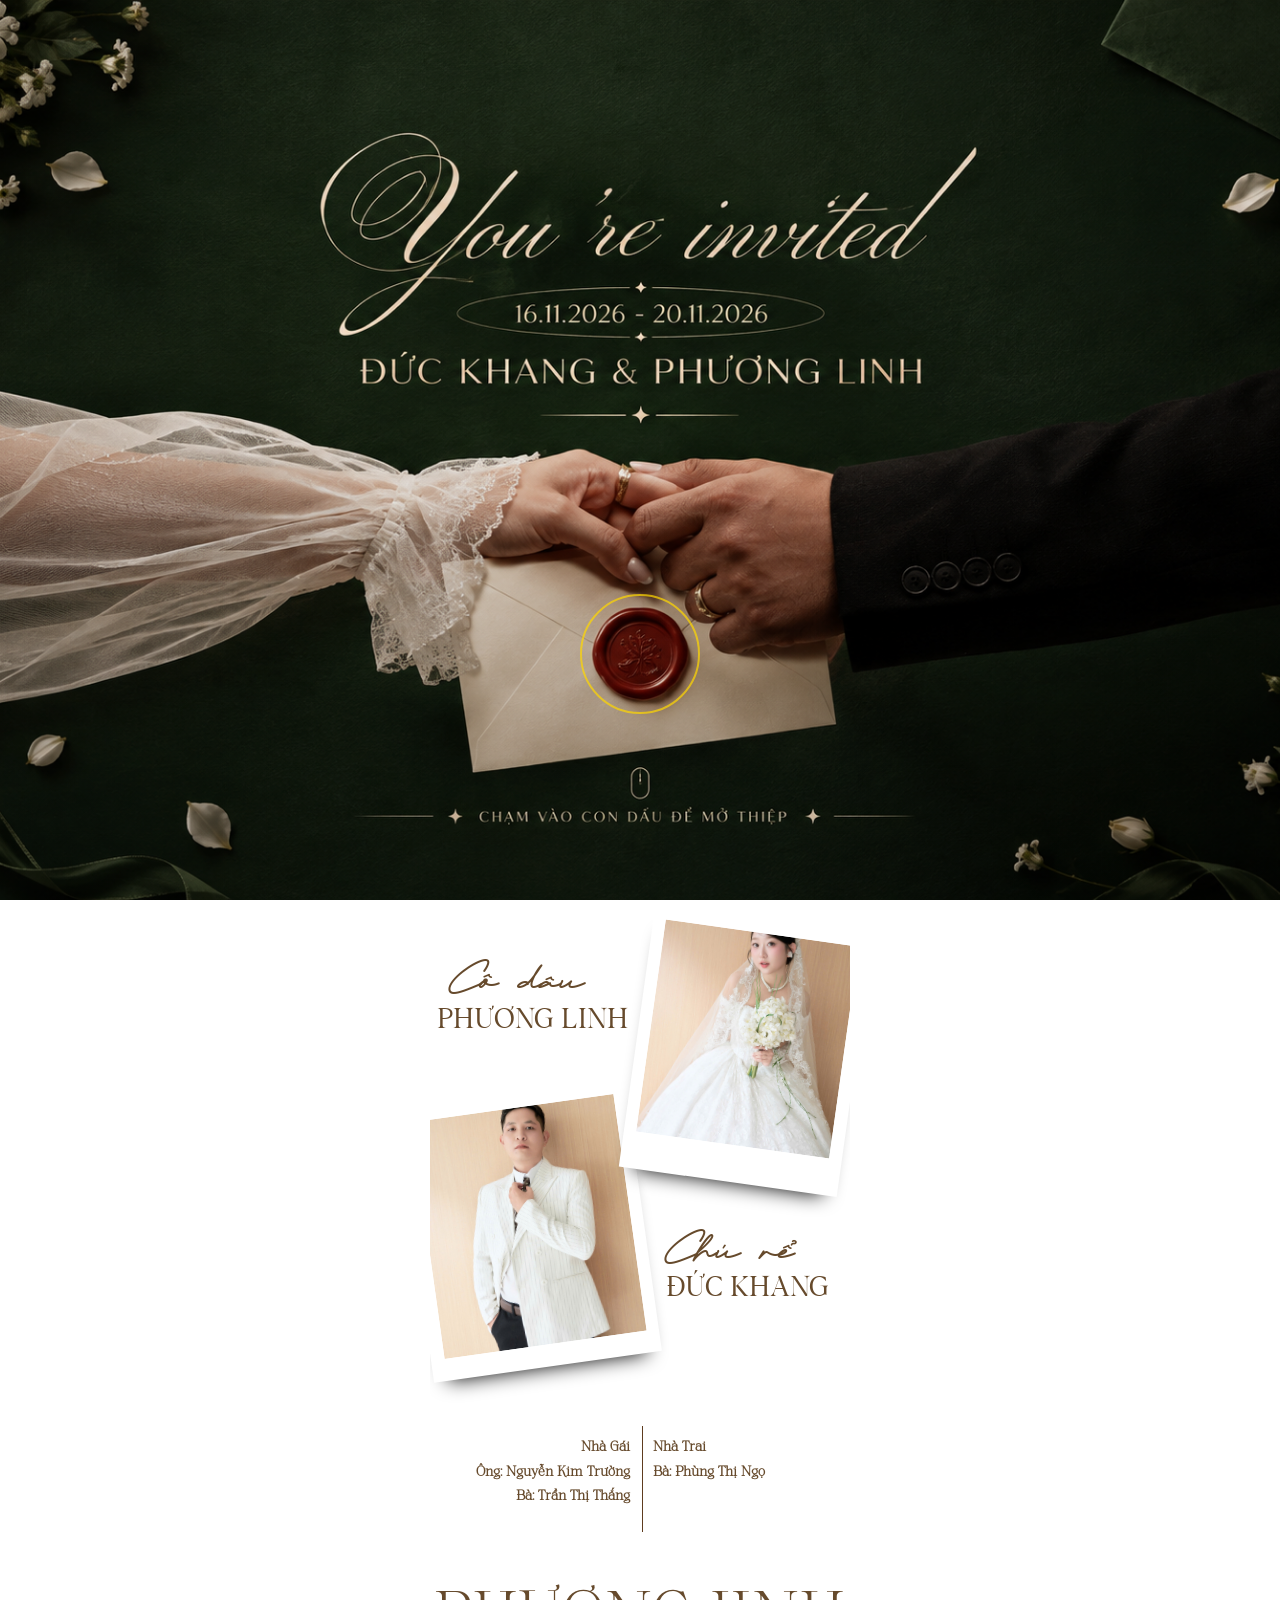
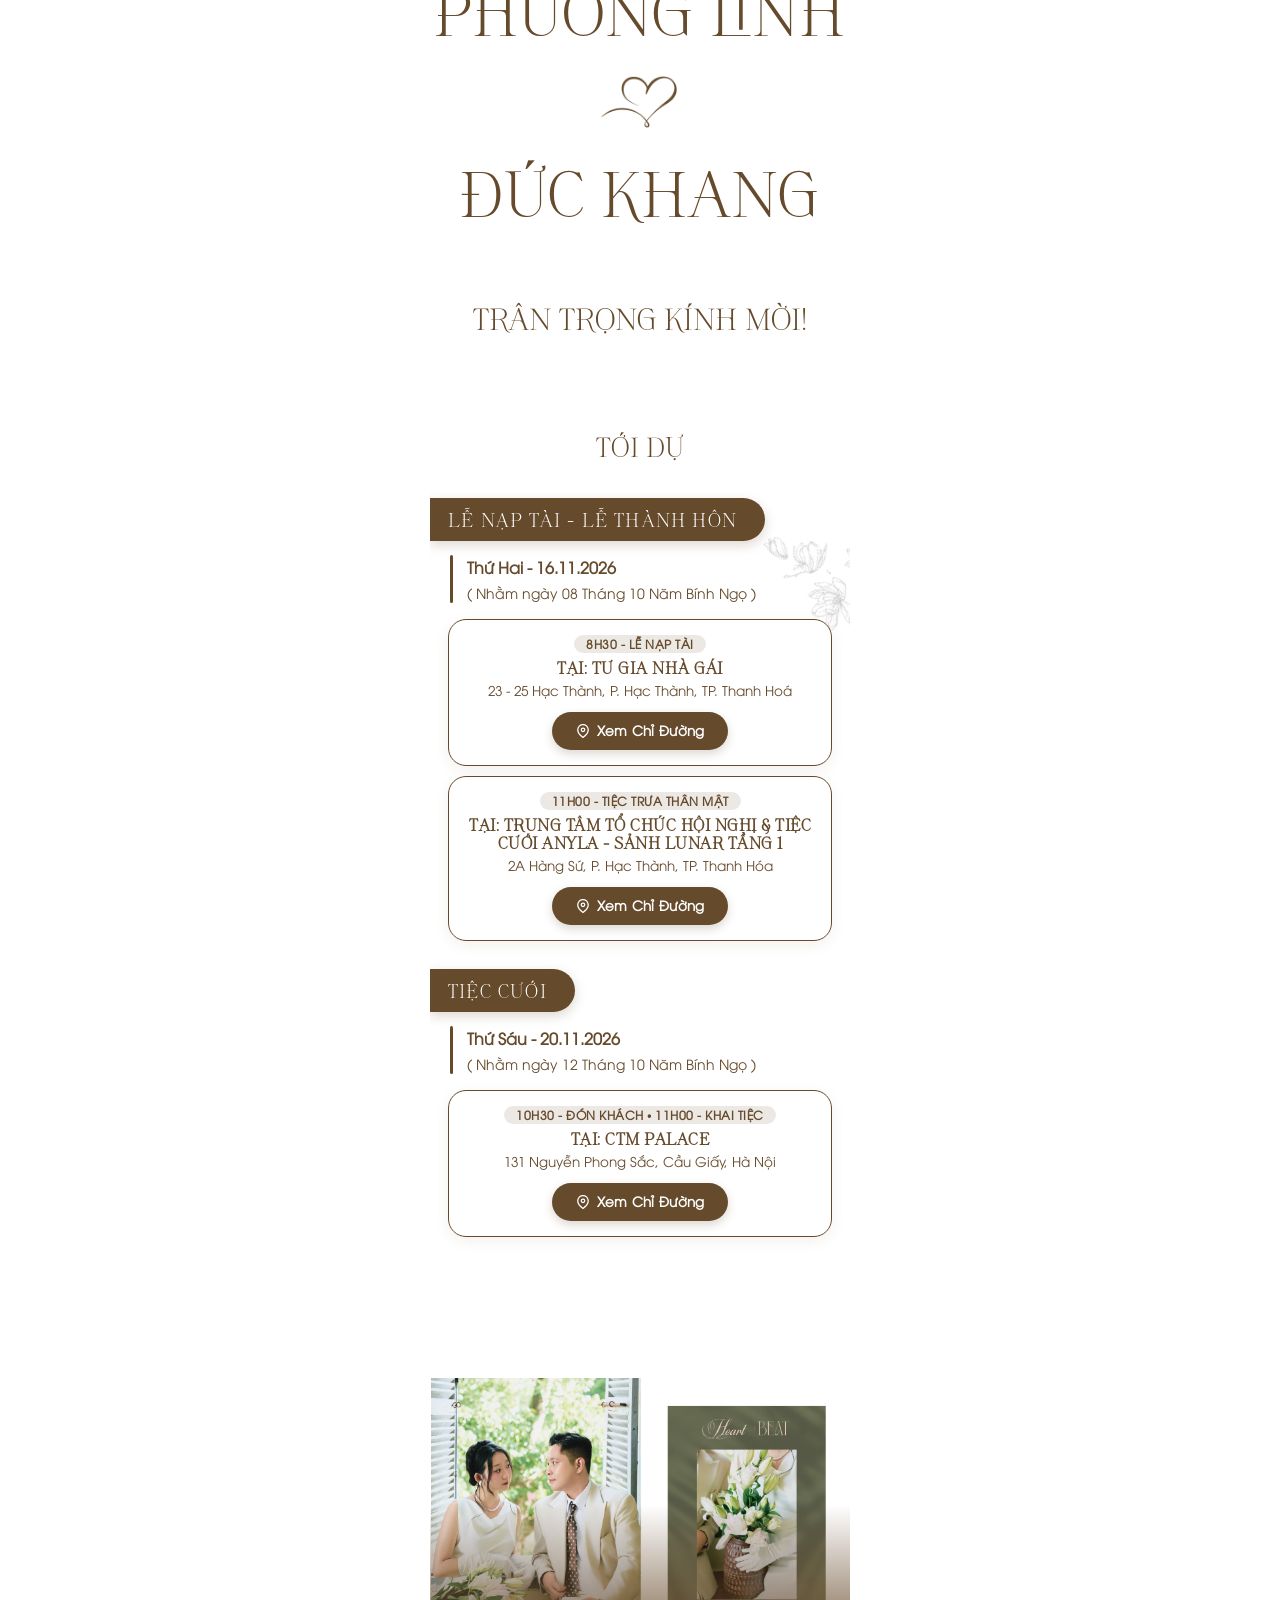
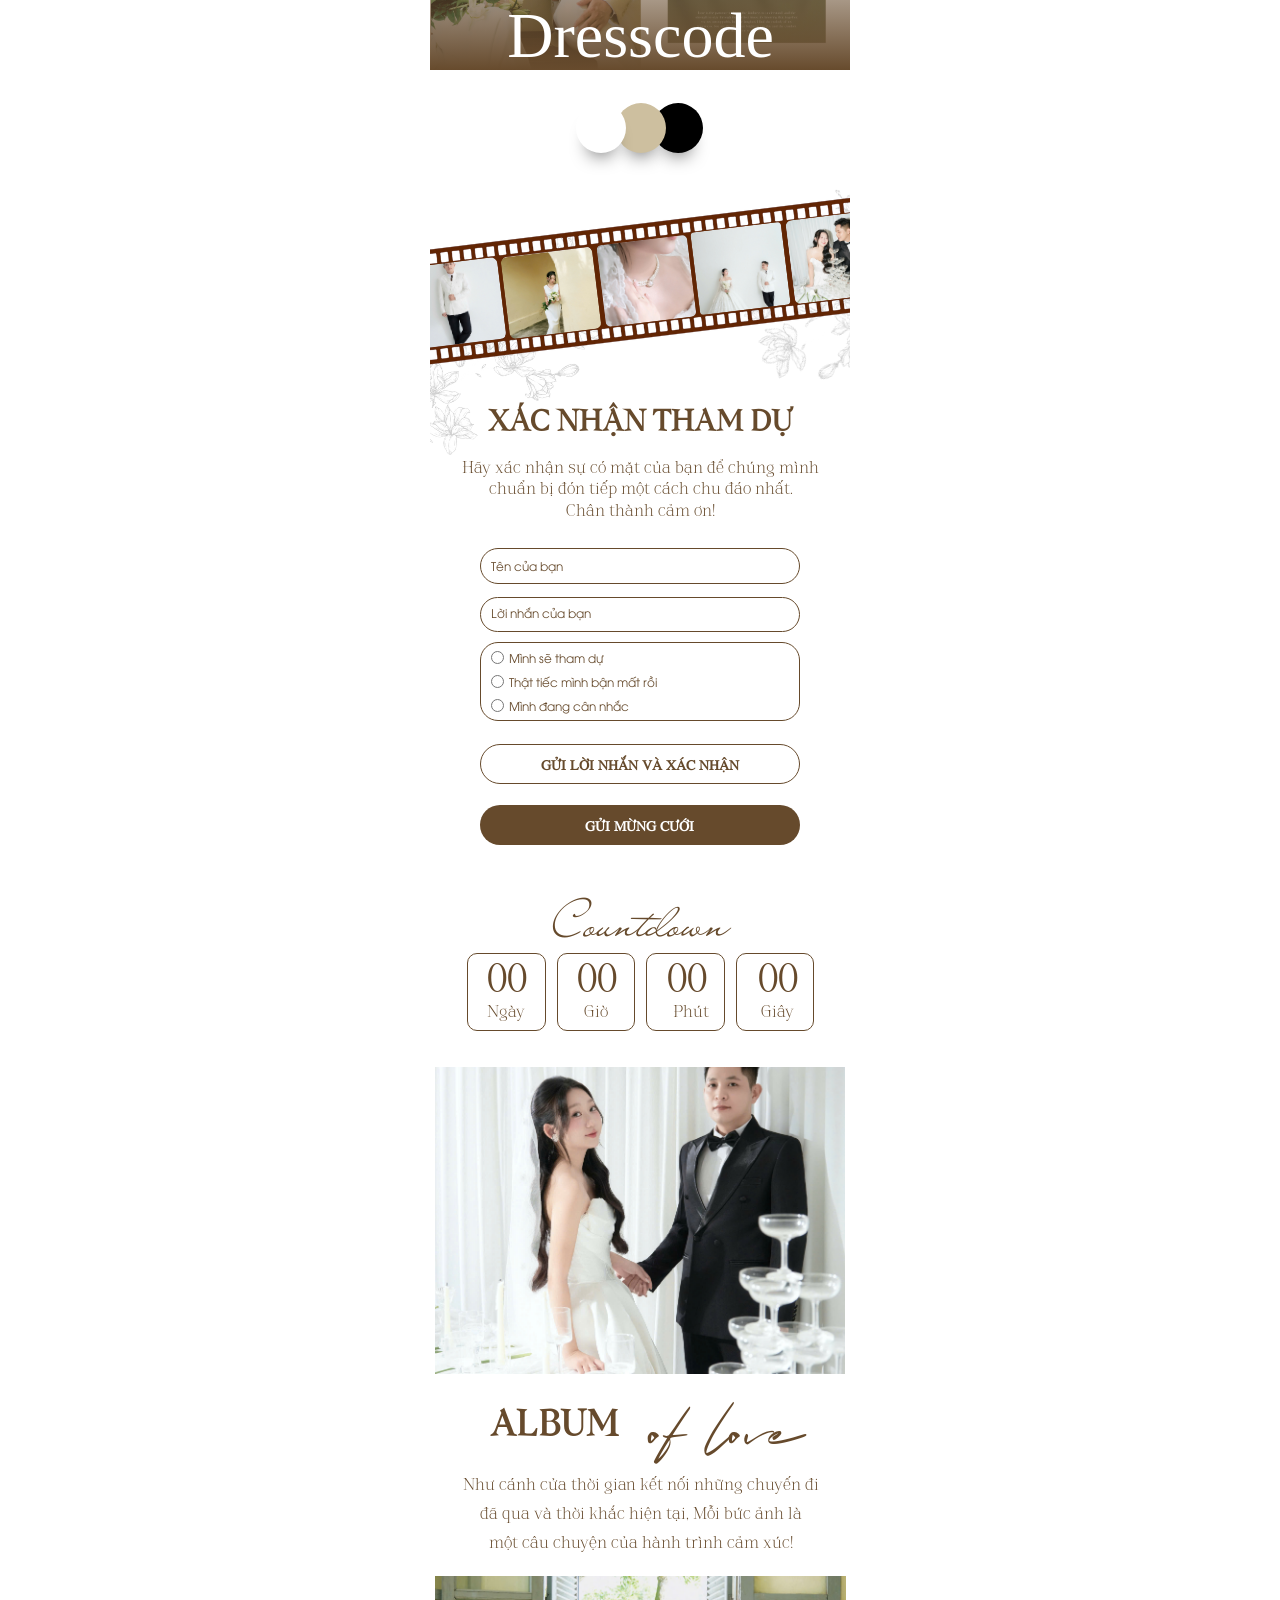
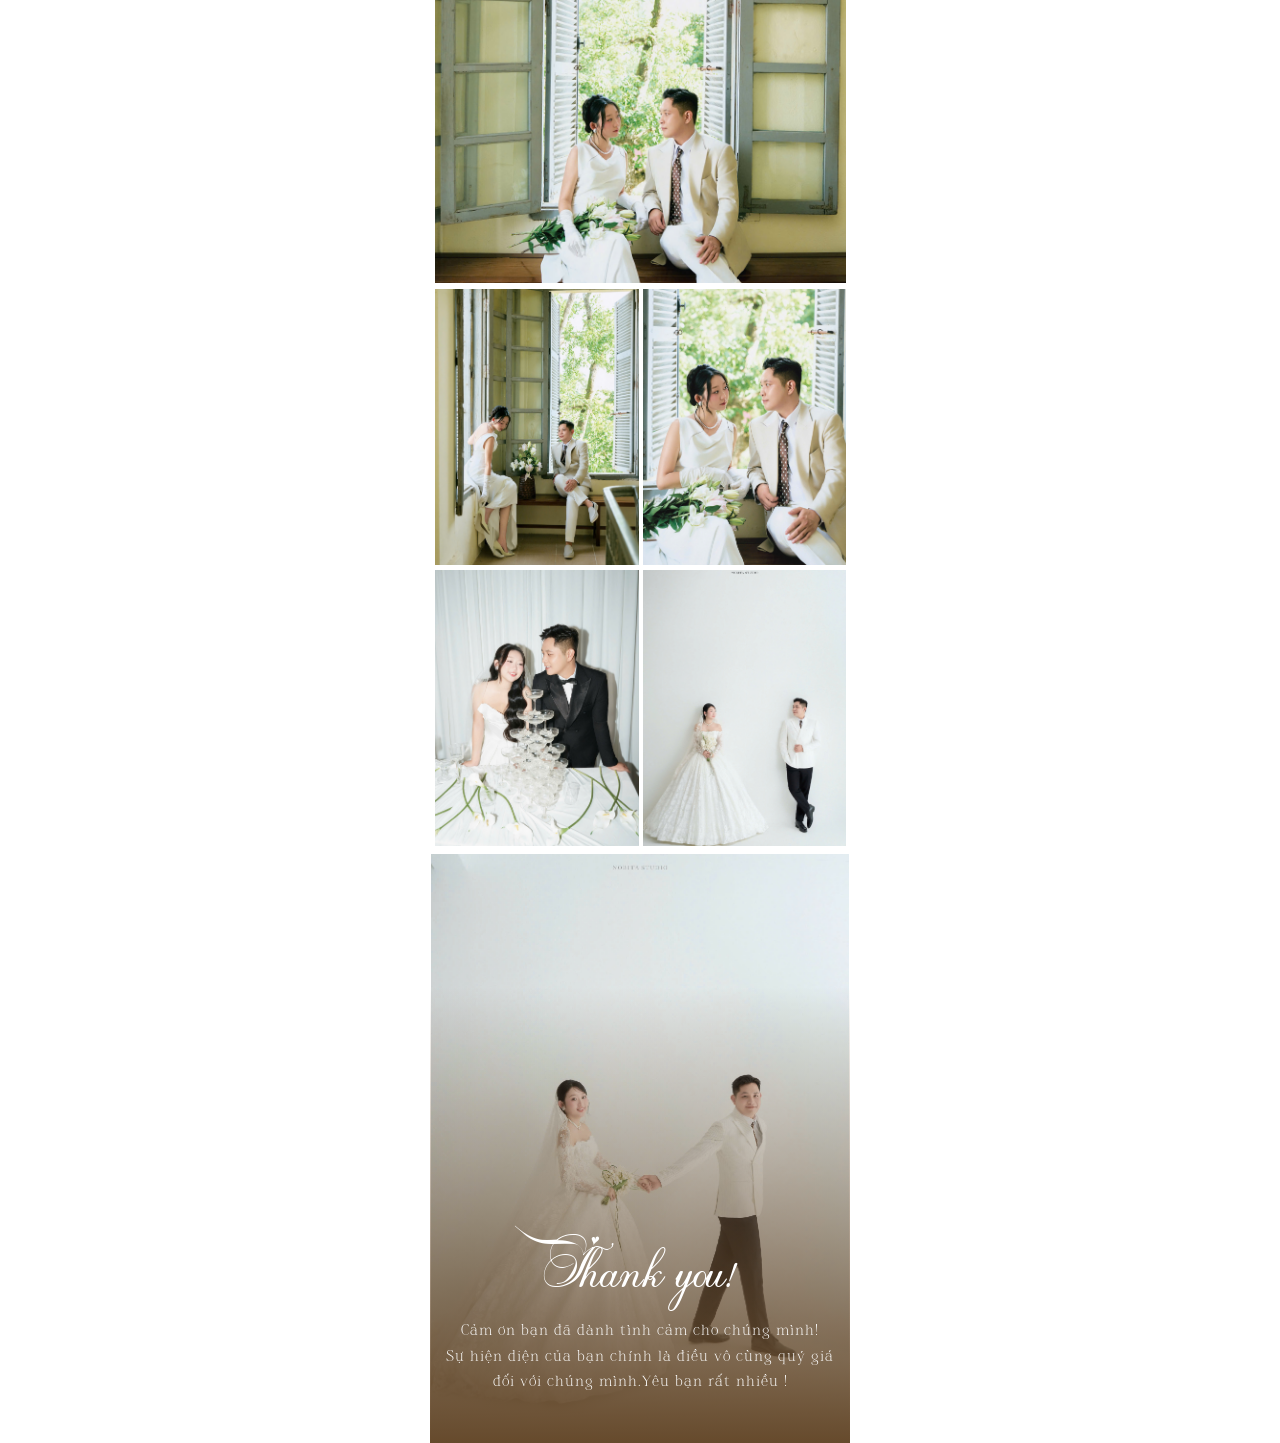
==== index.html @ 7f605284 "lock theme" ====
<!doctype html>
<html lang="vi">
  <head>
    <meta charset="UTF-8" />
    <title>Thiệp mời cưới Khang - Linh</title>
    <meta http-equiv="Cache-Control" content="no-cache" />
    <meta http-equiv="X-UA-Compatible" content="IE=edge" />
    <meta http-equiv="Expires" content="-1" />
    <meta name="keywords" content="" />
    <meta name="description" content="Wedding Invitation" />
    <meta name="viewport" content="width=device-width, initial-scale=1" />
    <script type="text/javascript">
      window.ladi_viewport = function (b) {
        var a = document;
        b = b ? b : "innerWidth";
        var c = window[b];
        var d = true;
        if (
          typeof window.ladi_is_desktop == "undefined" ||
          window.ladi_is_desktop == undefined
        ) {
          window.ladi_is_desktop = !d;
        }
        var e = 960;
        var f = 420;
        var g = "";
        if (!d) {
          g = "width=" + e + ",user-scalable=no,initial-scale=1.0";
        } else {
          var h = 1;
          var i = f;
          if (i != c) {
            h = c / i;
          }
          g =
            "width=" +
            i +
            ",user-scalable=no,initial-scale=" +
            h +
            ",minimum-scale=" +
            h +
            ",maximum-scale=" +
            h;
        }
        var j = a.getElementById("viewport");
        if (!j) {
          j = a.createElement("meta");
          j.id = "viewport";
          j.name = "viewport";
          a.head.appendChild(j);
        }
        j.setAttribute("content", g);
      };
      window.ladi_viewport();
      window.ladi_fbq_data = [];
      window.ladi_fbq = function () {
        window.ladi_fbq_data.push(arguments);
      };
      window.ladi_ttq_data = [];
      window.ladi_ttq = function () {
        window.ladi_ttq_data.push(arguments);
      };
    </script>
    <link rel="canonical" href="https://www.ziuwedding.site/lyhai" />
    <meta property="og:url" content="https://www.ziuwedding.site/lyhai" />
    <meta property="og:title" content="Thiệp mời cưới Khang - Linh" />
    <meta property="og:type" content="website" />
    <meta
      property="og:image"
      content="./assets/images/download-20260105120259-148bh.jpg"
    />
    <meta property="og:description" content="Wedding Invitation" />
    <meta name="format-detection" content="telephone=no" />
    <link rel="dns-prefetch" />
    <link rel="preconnect" href="https://fonts.googleapis.com/" crossorigin />
    <link rel="preconnect" href="https://fonts.gstatic.com/" crossorigin />
    <link rel="preconnect" href="https://w.ladicdn.com/" crossorigin />
    <link rel="preconnect" href="https://s.ladicdn.com/" crossorigin />
    <link rel="preconnect" href="https://api1.ldpform.com/" crossorigin />
    <link rel="preconnect" href="https://a.ladipage.com/" crossorigin />
    <link rel="preconnect" href="https://api.sales.ldpform.net/" crossorigin />
    <link
      rel="preload"
      href="./assets/css/google-fonts.css"
      as="style"
      onload="
        this.onload = null;
        this.rel = 'stylesheet';
      "
    />
    <link rel="preload" href="./assets/js/ladipagev3.min.js" as="script" />
    <style id="style_ladi" type="text/css">
      a,
      abbr,
      acronym,
      address,
      applet,
      article,
      aside,
      audio,
      b,
      big,
      blockquote,
      body,
      button,
      canvas,
      caption,
      center,
      cite,
      code,
      dd,
      del,
      details,
      dfn,
      div,
      dl,
      dt,
      em,
      embed,
      fieldset,
      figcaption,
      figure,
      footer,
      form,
      h1,
      h2,
      h3,
      h4,
      h5,
      h6,
      header,
      hgroup,
      html,
      i,
      iframe,
      img,
      input,
      ins,
      kbd,
      label,
      legend,
      li,
      mark,
      menu,
      nav,
      object,
      ol,
      output,
      p,
      pre,
      q,
      ruby,
      s,
      samp,
      section,
      select,
      small,
      span,
      strike,
      strong,
      sub,
      summary,
      sup,
      table,
      tbody,
      td,
      textarea,
      tfoot,
      th,
      thead,
      time,
      tr,
      tt,
      u,
      ul,
      var,
      video {
        margin: 0;
        padding: 0;
        border: 0;
        outline: 0;
        font-size: 100%;
        font: inherit;
        vertical-align: baseline;
        box-sizing: border-box;
        -webkit-font-smoothing: antialiased;
        -moz-osx-font-smoothing: grayscale;
      }
      article,
      aside,
      details,
      figcaption,
      figure,
      footer,
      header,
      hgroup,
      menu,
      nav,
      section {
        display: block;
      }
      body {
        line-height: 1;
      }
      a {
        text-decoration: none;
      }
      ol,
      ul {
        list-style: none;
      }
      blockquote,
      q {
        quotes: none;
      }
      blockquote:after,
      blockquote:before,
      q:after,
      q:before {
        content: "";
        content: none;
      }
      table {
        border-collapse: collapse;
        border-spacing: 0;
      }
      .ladi-loading {
        z-index: 900000000000;
        position: fixed;
        width: 100%;
        height: 100%;
        top: 0;
        left: 0;
        background-color: rgba(0, 0, 0, 0.1);
      }
      .ladi-loading .loading {
        width: 80px;
        height: 80px;
        top: 0;
        left: 0;
        bottom: 0;
        right: 0;
        margin: auto;
        overflow: hidden;
        position: absolute;
      }
      .ladi-loading .loading div {
        position: absolute;
        width: 6px;
        height: 6px;
        background: #fff;
        border-radius: 50%;
        animation: ladi-loading 1.2s linear infinite;
      }
      .ladi-loading .loading div:nth-child(1) {
        animation-delay: 0s;
        top: 37px;
        left: 66px;
      }
      .ladi-loading .loading div:nth-child(2) {
        animation-delay: -0.1s;
        top: 22px;
        left: 62px;
      }
      .ladi-loading .loading div:nth-child(3) {
        animation-delay: -0.2s;
        top: 11px;
        left: 52px;
      }
      .ladi-loading .loading div:nth-child(4) {
        animation-delay: -0.3s;
        top: 7px;
        left: 37px;
      }
      .ladi-loading .loading div:nth-child(5) {
        animation-delay: -0.4s;
        top: 11px;
        left: 22px;
      }
      .ladi-loading .loading div:nth-child(6) {
        animation-delay: -0.5s;
        top: 22px;
        left: 11px;
      }
      .ladi-loading .loading div:nth-child(7) {
        animation-delay: -0.6s;
        top: 37px;
        left: 7px;
      }
      .ladi-loading .loading div:nth-child(8) {
        animation-delay: -0.7s;
        top: 52px;
        left: 11px;
      }
      .ladi-loading .loading div:nth-child(9) {
        animation-delay: -0.8s;
        top: 62px;
        left: 22px;
      }
      .ladi-loading .loading div:nth-child(10) {
        animation-delay: -0.9s;
        top: 66px;
        left: 37px;
      }
      .ladi-loading .loading div:nth-child(11) {
        animation-delay: -1s;
        top: 62px;
        left: 52px;
      }
      .ladi-loading .loading div:nth-child(12) {
        animation-delay: -1.1s;
        top: 52px;
        left: 62px;
      }
      @keyframes ladi-loading {
        0%,
        100%,
        20%,
        80% {
          transform: scale(1);
        }
        50% {
          transform: scale(1.5);
        }
      }
      .ladipage-message {
        position: fixed;
        width: 100%;
        height: 100%;
        top: 0;
        left: 0;
        z-index: 10000000000;
        background: rgba(0, 0, 0, 0.3);
      }
      .ladipage-message .ladipage-message-box {
        width: 400px;
        max-width: calc(100% - 50px);
        height: 160px;
        border: 1px solid rgba(0, 0, 0, 0.3);
        background-color: #fff;
        position: fixed;
        top: calc(50% - 155px);
        left: 0;
        right: 0;
        margin: auto;
        border-radius: 10px;
      }
      .ladipage-message .ladipage-message-box span {
        display: block;
        background-color: rgba(6, 21, 40, 0.05);
        color: #000;
        padding: 12px 15px;
        font-weight: 600;
        font-size: 16px;
        line-height: 16px;
        border-top-left-radius: 10px;
        border-top-right-radius: 10px;
      }
      .ladipage-message .ladipage-message-box .ladipage-message-text {
        display: -webkit-box;
        font-size: 14px;
        padding: 0 20px;
        margin-top: 16px;
        line-height: 20px;
        -webkit-line-clamp: 3;
        -webkit-box-orient: vertical;
        overflow: hidden;
        text-overflow: ellipsis;
        word-break: break-word;
      }
      .ladipage-message .ladipage-message-box .ladipage-message-close {
        display: block;
        position: absolute;
        right: 15px;
        bottom: 10px;
        margin: 0 auto;
        padding: 10px 0;
        border: none;
        width: 80px;
        text-transform: uppercase;
        text-align: center;
        color: #000;
        background-color: #e6e6e6;
        border-radius: 5px;
        text-decoration: none;
        font-size: 14px;
        line-height: 14px;
        font-weight: 600;
        cursor: pointer;
        outline: 0;
      }
      .lightbox-screen {
        display: none;
        position: fixed;
        width: 100%;
        height: 100%;
        top: 0;
        left: 0;
        bottom: 0;
        right: 0;
        margin: auto;
        z-index: 9000000080;
        background: rgba(0, 0, 0, 0.5);
      }
      .lightbox-screen .lightbox-close {
        position: absolute;
        z-index: 9000000090;
        cursor: pointer;
      }
      .lightbox-screen .lightbox-hidden {
        display: none;
      }
      .lightbox-screen .lightbox-close {
        width: 16px;
        height: 16px;
        margin: 10px;
        background-repeat: no-repeat;
        background-position: center center;
        background-image: url("data:image/svg+xml;utf8, %3Csvg%20width%3D%2224%22%20height%3D%2224%22%20viewBox%3D%220%200%2024%2024%22%20xmlns%3D%22http%3A%2F%2Fwww.w3.org%2F2000%2Fsvg%22%20fill%3D%22%23fff%22%3E%3Cpath%20fill-rule%3D%22evenodd%22%20clip-rule%3D%22evenodd%22%20d%3D%22M23.4144%202.00015L2.00015%2023.4144L0.585938%2022.0002L22.0002%200.585938L23.4144%202.00015Z%22%3E%3C%2Fpath%3E%3Cpath%20fill-rule%3D%22evenodd%22%20clip-rule%3D%22evenodd%22%20d%3D%22M2.00015%200.585938L23.4144%2022.0002L22.0002%2023.4144L0.585938%202.00015L2.00015%200.585938Z%22%3E%3C%2Fpath%3E%3C%2Fsvg%3E");
      }
      * {
        -webkit-tap-highlight-color: #fff0;
      }
      body {
        font-size: 12px;
        -ms-text-size-adjust: none;
        -moz-text-size-adjust: none;
        -o-text-size-adjust: none;
        -webkit-text-size-adjust: none;
        background-color: #fff;
      }
      .overflow-hidden {
        overflow: hidden;
      }
      .ladi-transition {
        transition: all 150ms linear 0s;
      }
      .z-index-1 {
        z-index: 1;
      }
      .opacity-0 {
        opacity: 0;
      }
      .height-0 {
        height: 0 !important;
      }
      .pointer-events-none {
        pointer-events: none;
      }
      .transition-parent-collapse-height {
        transition: height 150ms linear 0s;
      }
      .transition-parent-collapse-top {
        transition: top 150ms linear 0s;
      }
      .transition-readmore {
        transition: height 350ms linear 0s;
      }
      .transition-collapse {
        transition: height 150ms linear 0s;
      }
      body.grab {
        cursor: grab;
      }
      .ladi-wraper {
        width: 100%;
        min-height: 100%;
        overflow: hidden;
        touch-action: manipulation;
      }
      .ladi-container {
        position: relative;
        margin: 0 auto;
        height: 100%;
      }
      .ladi-overlay {
        position: absolute;
        top: 0;
        left: 0;
        height: 100%;
        width: 100%;
        pointer-events: none;
      }
      .ladi-element {
        position: absolute;
      }
      @media (hover: hover) {
        .ladi-check-hover {
          opacity: 0;
        }
      }
      .ladi-section {
        margin: 0 auto;
        position: relative;
      }
      .ladi-section[data-tab-id] {
        display: none;
      }
      .ladi-section.selected[data-tab-id] {
        display: block;
      }
      .ladi-section .ladi-section-background {
        position: absolute;
        width: 100%;
        height: 100%;
        top: 0;
        left: 0;
        pointer-events: none;
        overflow: hidden;
      }
      .ladi-box {
        position: absolute;
        width: 100%;
        height: 100%;
        overflow: hidden;
      }
      #SECTION_POPUP .ladi-container {
        z-index: 90000070;
      }
      #SECTION_POPUP .ladi-container > .ladi-element {
        z-index: 90000070;
        position: fixed;
        display: none;
      }
      #SECTION_POPUP .ladi-container > .ladi-element[data-fixed-close="true"] {
        position: relative !important;
      }
      #SECTION_POPUP .ladi-container > .ladi-element.hide-visibility {
        display: block !important;
        visibility: hidden !important;
      }
      #SECTION_POPUP .popup-close {
        position: absolute;
        right: 0px;
        top: 0px;
        z-index: 9000000080;
        cursor: pointer;
        width: 16px;
        height: 16px;
        margin: 10px;
        background-repeat: no-repeat;
        background-position: center center;
        background-image: url("data:image/svg+xml;utf8, %3Csvg%20width%3D%2224%22%20height%3D%2224%22%20viewBox%3D%220%200%2024%2024%22%20xmlns%3D%22http%3A%2F%2Fwww.w3.org%2F2000%2Fsvg%22%20fill%3D%22%23000%22%3E%3Cpath%20fill-rule%3D%22evenodd%22%20clip-rule%3D%22evenodd%22%20d%3D%22M23.4144%202.00015L2.00015%2023.4144L0.585938%2022.0002L22.0002%200.585938L23.4144%202.00015Z%22%3E%3C%2Fpath%3E%3Cpath%20fill-rule%3D%22evenodd%22%20clip-rule%3D%22evenodd%22%20d%3D%22M2.00015%200.585938L23.4144%2022.0002L22.0002%2023.4144L0.585938%202.00015L2.00015%200.585938Z%22%3E%3C%2Fpath%3E%3C%2Fsvg%3E");
      }
      .ladi-popup {
        position: absolute;
        width: 100%;
        height: 100%;
      }
      .ladi-popup .ladi-popup-background {
        height: 100%;
        width: 100%;
        pointer-events: none;
      }
      .ladi-countdown {
        position: absolute;
        width: 100%;
        height: 100%;
        display: flex;
      }
      .ladi-countdown .ladi-countdown-background {
        position: absolute;
        width: 100%;
        height: 100%;
        top: 0;
        left: 0;
        background-size: inherit;
        background-attachment: inherit;
        background-origin: inherit;
        display: table;
        pointer-events: none;
      }
      .ladi-countdown .ladi-countdown-text {
        position: absolute;
        width: 100%;
        height: 100%;
        text-decoration: inherit;
        display: table;
        pointer-events: none;
      }
      .ladi-countdown .ladi-countdown-text span {
        display: table-cell;
        vertical-align: middle;
        font-variant-numeric: tabular-nums;
        font-feature-settings: "tnum";
      }
      .ladi-countdown > .ladi-element {
        text-decoration: inherit;
        background-size: inherit;
        background-attachment: inherit;
        background-origin: inherit;
        position: relative;
        display: inline-block;
      }
      .ladi-countdown > .ladi-element:last-child {
        margin-right: 0px !important;
      }
      .ladi-button {
        position: absolute;
        width: 100%;
        height: 100%;
        overflow: hidden;
      }
      .ladi-button:active {
        transform: translateY(2px);
        transition: transform 0.2s linear;
      }
      .ladi-button .ladi-button-background {
        height: 100%;
        width: 100%;
        pointer-events: none;
        transition: inherit;
      }
      .ladi-button > .ladi-button-headline,
      .ladi-button > .ladi-button-shape {
        width: 100% !important;
        height: 100% !important;
        top: 0 !important;
        left: 0 !important;
        display: table;
        user-select: none;
        -webkit-user-select: none;
        -moz-user-select: none;
        -ms-user-select: none;
      }
      .ladi-button > .ladi-button-shape .ladi-shape {
        margin: auto;
        top: 0;
        bottom: 0;
      }
      .ladi-button > .ladi-button-headline .ladi-headline {
        display: table-cell;
        vertical-align: middle;
      }
      .ladi-checkout-product-cart-icon .ladi-cart-number {
        position: absolute;
        top: -2px;
        right: -7px;
        background: #f36e36;
        text-align: center;
        min-width: 18px;
        min-height: 18px;
        font-size: 12px;
        font-weight: 700;
        color: #fff;
        border-radius: 100%;
        z-index: 90000000;
        padding: 3px 4px;
      }
      .ladi-checkout-product-add-to-cart .ladi-button .loading-dots {
        width: 100%;
        height: 100%;
        top: 0;
        left: 0;
        position: absolute;
        display: flex;
        align-items: center;
        justify-content: center;
      }
      .ladi-checkout-product-add-to-cart .ladi-button .loading-dots p {
        display: inline-block;
        font-size: 32px;
        line-height: 1;
        animation: 0.6s infinite loading;
      }
      .ladi-checkout-product-add-to-cart
        .ladi-button
        .loading-dots
        p:first-child {
        animation-delay: 0s;
      }
      .ladi-checkout-product-add-to-cart
        .ladi-button
        .loading-dots
        p:nth-child(2) {
        animation-delay: 0.2s;
      }
      .ladi-checkout-product-add-to-cart
        .ladi-button
        .loading-dots
        p:nth-child(3) {
        animation-delay: 0.4s;
      }
      @keyframes loading {
        0%,
        100% {
          opacity: 0;
        }
        50% {
          opacity: 1;
        }
      }
      .ladi-form .ladi-form-checkout-bump-offer-check.multiple.checked:before,
      .ladi-form .ladi-form-checkout-payment-check.multiple.checked:before {
        --url: url("data:image/svg+xml,%0A%3Csvg%20width%3D%2224%22%20height%3D%2224%22%20viewBox%3D%220%200%2024%2024%22%20fill%3D%22none%22%20xmlns%3D%22http%3A%2F%2Fwww.w3.org%2F2000%2Fsvg%22%3E%0A%3Cpath%20d%3D%22M18.71%207.20998C18.617%207.11625%2018.5064%207.04186%2018.3846%206.99109C18.2627%206.94032%2018.132%206.91418%2018%206.91418C17.868%206.91418%2017.7373%206.94032%2017.6154%206.99109C17.4936%207.04186%2017.383%207.11625%2017.29%207.20998L9.84%2014.67L6.71%2011.53C6.61348%2011.4367%206.49954%2011.3634%206.37468%2011.3142C6.24983%2011.265%206.1165%2011.2409%205.98232%2011.2432C5.84814%2011.2455%205.71573%2011.2743%205.59265%2011.3278C5.46957%2011.3812%205.35824%2011.4585%205.265%2011.555C5.17176%2011.6515%205.09845%2011.7654%205.04924%2011.8903C5.00004%2012.0152%204.97591%2012.1485%204.97823%2012.2827C4.98055%2012.4168%205.00928%2012.5492%205.06277%2012.6723C5.11627%2012.7954%205.19348%2012.9067%205.29%2013L9.13%2016.84C9.22296%2016.9337%209.33356%2017.0081%209.45542%2017.0589C9.57728%2017.1096%209.70799%2017.1358%209.84%2017.1358C9.97201%2017.1358%2010.1027%2017.1096%2010.2246%2017.0589C10.3464%2017.0081%2010.457%2016.9337%2010.55%2016.84L18.71%208.67998C18.8115%208.58634%2018.8925%208.47269%2018.9479%208.34619C19.0033%208.21969%2019.0319%208.08308%2019.0319%207.94498C19.0319%207.80688%2019.0033%207.67028%2018.9479%207.54378C18.8925%207.41728%2018.8115%207.30363%2018.71%207.20998Z%22%20fill%3D%22%231852FA%22%2F%3E%0A%3C%2Fsvg%3E%0A");
        pointer-events: none;
        top: -1px;
        left: -1px;
        transform: none;
      }
      .ladi-form,
      .ladi-form .ladi-form-item-container {
        position: absolute;
        width: 100%;
        height: 100%;
      }
      .ladi-form > .ladi-element,
      .ladi-form > .ladi-element .ladi-form-item-container,
      .ladi-form
        > .ladi-element
        .ladi-form-item-container
        .ladi-form-item
        .ladi-form-checkbox-item
        span[data-checked="true"],
      .ladi-form
        > .ladi-element
        .ladi-form-item-container
        .ladi-form-item
        .ladi-form-control:not(.ladi-form-control-select) {
        text-transform: inherit;
        text-decoration: inherit;
        text-align: inherit;
        letter-spacing: inherit;
        color: inherit;
        background-size: inherit;
        background-attachment: inherit;
        background-origin: inherit;
      }
      .ladi-form .ladi-button > .ladi-button-headline {
        color: initial;
        font-size: initial;
        font-weight: initial;
        text-transform: initial;
        text-decoration: initial;
        font-style: initial;
        text-align: initial;
        letter-spacing: initial;
        line-height: initial;
      }
      .ladi-form [data-form-checkout-item="bump_offer"] .ladi-form-item,
      .ladi-form > [data-quantity="true"] .ladi-form-item-container {
        overflow: hidden;
      }
      .ladi-form > .ladi-element .ladi-form-item-container .ladi-form-item {
        text-transform: inherit;
        text-decoration: inherit;
        text-align: inherit;
        letter-spacing: inherit;
        color: inherit;
      }
      .ladi-form
        > .ladi-element
        .ladi-form-item-container
        .ladi-form-item-background {
        background-size: inherit;
        background-attachment: inherit;
        background-origin: inherit;
      }
      .ladi-form
        > .ladi-element
        .ladi-form-item-container
        .ladi-form-item
        .ladi-form-control-select {
        -webkit-appearance: none;
        -moz-appearance: none;
        appearance: none;
        background-size: 9px 6px !important;
        background-position: right 0.5rem center;
        background-repeat: no-repeat;
        padding-right: 24px;
        text-transform: inherit;
        text-align: inherit;
        letter-spacing: inherit;
        color: inherit;
        background-size: inherit;
        background-attachment: inherit;
        background-origin: inherit;
      }
      .ladi-form
        > .ladi-element
        .ladi-form-item-container
        .ladi-form-item
        .ladi-form-checkbox-item,
      .ladi-form
        > .ladi-element
        .ladi-form-item-container
        .ladi-form-item
        .ladi-form-checkbox-item
        span[data-checked="false"] {
        text-transform: inherit;
        text-align: inherit;
        letter-spacing: inherit;
        background-size: inherit;
        background-attachment: inherit;
        background-origin: inherit;
        color: inherit;
      }
      .ladi-form
        > .ladi-element
        .ladi-form-item-container
        .ladi-form-item
        .ladi-form-control-select-2 {
        width: calc(100% / 2 - 5px);
        max-width: calc(100% / 2 - 5px);
        min-width: calc(100% / 2 - 5px);
      }
      .ladi-form
        > .ladi-element
        .ladi-form-item-container
        .ladi-form-item
        .ladi-form-control-select-2:nth-child(3),
      .ladi-form
        > .ladi-element
        .ladi-form-item-container
        .ladi-form-item
        .ladi-form-control-select-3:nth-child(3),
      .ladi-form
        > .ladi-element
        .ladi-form-item-container
        .ladi-form-item
        .ladi-form-control-select-3:nth-child(4) {
        margin-left: 7.5px;
      }
      .ladi-form
        > .ladi-element
        .ladi-form-item-container
        .ladi-form-item
        .ladi-form-control-select-3 {
        width: calc(100% / 3 - 5px);
        max-width: calc(100% / 3 - 5px);
        min-width: calc(100% / 3 - 5px);
      }
      .ladi-form
        > .ladi-element
        .ladi-form-item-container
        .ladi-form-item
        .ladi-form-control-select
        option {
        color: initial;
      }
      .ladi-form
        > .ladi-element
        .ladi-form-item-container
        .ladi-form-item
        .ladi-form-control-select:not([data-selected=""]) {
        text-decoration: inherit;
      }
      .ladi-form
        > .ladi-element
        .ladi-form-item-container
        .ladi-form-item
        .ladi-form-checkbox-item {
        text-decoration: inherit;
        vertical-align: middle;
      }
      .ladi-form
        > .ladi-element
        .ladi-form-item-container
        .ladi-form-item
        .ladi-form-checkbox-box-item {
        display: inline-block;
        width: fit-content;
      }
      .ladi-form
        > .ladi-element
        .ladi-form-item-container
        .ladi-form-item
        .ladi-form-checkbox-item
        span {
        user-select: none;
        -webkit-user-select: none;
        -moz-user-select: none;
        -ms-user-select: none;
      }
      .ladi-form .ladi-form-item-title-value {
        font-weight: 700;
        word-break: break-word;
      }
      .ladi-form .ladi-form-label-container {
        position: relative;
        width: 100%;
      }
      .ladi-form .ladi-form-control-file {
        background-repeat: no-repeat;
        background-position: calc(100% - 5px) center;
      }
      .ladi-form .ladi-form-label-container .ladi-form-label-item {
        display: inline-block;
        cursor: pointer;
        position: relative;
        border-radius: 0 !important;
        user-select: none;
        -webkit-user-select: none;
        -moz-user-select: none;
        -ms-user-select: none;
      }
      .ladi-form .ladi-form-label-container .ladi-form-label-item.image {
        background-size: cover;
        background-repeat: no-repeat;
        background-position: center;
      }
      .ladi-form .ladi-form-label-container .ladi-form-label-item.no-value {
        display: none !important;
      }
      .ladi-form
        .ladi-form-label-container
        .ladi-form-label-item.text.disabled {
        opacity: 0.35;
      }
      .ladi-form
        .ladi-form-label-container
        .ladi-form-label-item.image.disabled {
        opacity: 0.2;
      }
      .ladi-form
        .ladi-form-label-container
        .ladi-form-label-item.color.disabled {
        opacity: 0.15;
      }
      .ladi-form
        .ladi-form-label-container
        .ladi-form-label-item.selected:before {
        content: "";
        width: 0;
        height: 0;
        bottom: -1px;
        right: -1px;
        position: absolute;
        border-width: 0 0 15px 15px;
        border-color: transparent;
        border-style: solid;
      }
      .ladi-form
        .ladi-form-label-container
        .ladi-form-label-item.selected:after {
        content: "";
        background-image: url("data:image/svg+xml;utf8,%3Csvg xmlns='http://www.w3.org/2000/svg' enable-background='new 0 0 12 12' viewBox='0 0 12 12' x='0' fill='%23fff' y='0'%3E%3Cg%3E%3Cpath d='m5.2 10.9c-.2 0-.5-.1-.7-.2l-4.2-3.7c-.4-.4-.5-1-.1-1.4s1-.5 1.4-.1l3.4 3 5.1-7c .3-.4 1-.5 1.4-.2s.5 1 .2 1.4l-5.7 7.9c-.2.2-.4.4-.7.4 0-.1 0-.1-.1-.1z'%3E%3C/path%3E%3C/g%3E%3C/svg%3E");
        background-repeat: no-repeat;
        background-position: bottom right;
        width: 7px;
        height: 7px;
        bottom: 0;
        right: 0;
        position: absolute;
      }
      .ladi-form .ladi-form-item {
        width: 100%;
        height: 100%;
        position: absolute;
      }
      .ladi-form .ladi-form-item-background {
        position: absolute;
        width: 100%;
        height: 100%;
        top: 0;
        left: 0;
        pointer-events: none;
      }
      .ladi-form .ladi-form-item.ladi-form-checkbox {
        height: auto;
        padding: 0 5px;
      }
      .ladi-form .ladi-form-item .ladi-form-control {
        background-color: transparent;
        min-width: 100%;
        min-height: 100%;
        max-width: 100%;
        max-height: 100%;
        width: 100%;
        height: 100%;
        padding: 0 5px;
        color: inherit;
        font-size: inherit;
        border: none;
      }
      .ladi-form
        .ladi-form-item.ladi-form-checkbox.ladi-form-checkbox-vertical
        .ladi-form-checkbox-item {
        margin-top: 0 !important;
        margin-left: 0 !important;
        margin-right: 0 !important;
        display: flex;
        align-items: center;
        border: none;
      }
      .ladi-form
        .ladi-form-item.ladi-form-checkbox.ladi-form-checkbox-horizontal
        .ladi-form-checkbox-item {
        margin-top: 0 !important;
        margin-left: 0 !important;
        margin-right: 10px !important;
        display: inline-flex;
        align-items: center;
        border: none;
        position: relative;
      }
      .ladi-form
        .ladi-form-item.ladi-form-checkbox
        .ladi-form-checkbox-item
        input {
        margin-right: 5px;
        display: block;
      }
      .ladi-form
        .ladi-form-item.ladi-form-checkbox
        .ladi-form-checkbox-item
        span {
        cursor: default;
        word-break: break-word;
      }
      .ladi-form .ladi-form-item textarea.ladi-form-control {
        resize: none;
        padding: 5px;
      }
      .ladi-form .ladi-button {
        cursor: pointer;
      }
      .ladi-form .ladi-button .ladi-headline {
        cursor: pointer;
        user-select: none;
      }
      .ladi-form .ladi-element .ladi-form-otp::-webkit-inner-spin-button,
      .ladi-form .ladi-element .ladi-form-otp::-webkit-outer-spin-button {
        -webkit-appearance: none;
        margin: 0;
      }
      .ladi-form .ladi-element .ladi-form-item .button-get-code {
        display: none;
        position: absolute;
        right: 0;
        top: 0;
        bottom: 0;
        margin: auto 0;
        line-height: initial;
        padding: 5px 10px;
        height: max-content;
        cursor: pointer;
        user-select: none;
        -webkit-user-select: none;
        -moz-user-select: none;
        -ms-user-select: none;
      }
      .ladi-form
        .ladi-element
        .ladi-form-item
        .button-get-code.hide-visibility {
        display: block !important;
        visibility: hidden !important;
      }
      .ladi-form .ladi-form-checkout-bump-offer-product.option-2,
      .ladi-form .ladi-form-item.otp-resend .button-get-code,
      .ladi-form
        [data-form-checkout-item="payment"]
        .ladi-form-checkout-payment-content
        div
        > span {
        display: block;
      }
      .ladi-form .ladi-form-item.otp-countdown:before {
        content: attr(data-countdown-time) "s";
        position: absolute;
        top: 0;
        bottom: 0;
        margin: auto 0;
        height: max-content;
        line-height: initial;
      }
      .ladi-form [data-variant="true"] select option[disabled] {
        background: #fff;
        color: #b8b8b8 !important;
      }
      .ladi-google-recaptcha-checkbox {
        position: absolute;
        display: inline-block;
        transform: translateY(-100%);
        margin-top: -5px;
        z-index: 90000010;
      }
      .ladi-element[data-form-checkout-item] {
        padding: 0;
      }
      .ladi-form .ladi-form-checkout-title {
        margin-bottom: 8px;
      }
      .ladi-form .ladi-element[data-form-checkout-item] .ladi-form-item,
      .ladi-form
        .ladi-element[data-form-checkout-item]
        .ladi-form-item-container {
        height: auto !important;
        position: unset !important;
      }
      .ladi-form .ladi-form-checkout-box {
        gap: 12px;
        display: flex;
        flex-flow: column;
        margin: 8px 12px;
        margin-top: 14px !important;
        padding-bottom: 14px;
        border-left: none !important;
        border-right: none !important;
        border-top: none !important;
        border-radius: 0 !important;
      }
      .ladi-form .ladi-form-checkout-box:last-child {
        border: none !important;
        padding-bottom: 4px;
      }
      .ladi-form .ladi-form-checkout-box:first-child,
      .ladi-form
        .ladi-form-checkout-bump-offer-product
        .item-product:first-child {
        margin-top: 0;
      }
      .ladi-form .ladi-form-checkout-payment-item {
        display: flex;
        flex-flow: row;
        gap: 12px;
        align-items: center;
        --check-size: 18px;
        --width-quantity: 65px;
      }
      .ladi-form .ladi-form-checkout-payment-check {
        --border-size: 1px;
        width: var(--check-size);
        height: var(--check-size);
        flex: 0 0 var(--check-size);
        border: var(--border-size) solid;
        border-radius: 100%;
        display: block;
        position: relative;
      }
      .ladi-form .ladi-form-checkout-payment-check.checked:before {
        content: "";
        width: calc(var(--check-size) / 2);
        height: calc(var(--check-size) / 2);
        border-radius: inherit;
        display: block;
        position: absolute;
        top: 0;
        left: 0;
        transform: translate(
          calc(50% - var(--border-size)),
          calc(50% - var(--border-size))
        );
      }
      .ladi-form .ladi-form-checkout-bump-offer-check.multiple,
      .ladi-form .ladi-form-checkout-payment-check.multiple {
        border-radius: 4px;
      }
      .ladi-form .ladi-form-checkout-payment-check.multiple.checked:before {
        content: "";
        -webkit-mask-image: var(--url);
        mask-image: var(--url);
        width: var(--check-size);
        height: var(--check-size);
        -webkit-mask-size: var(--check-size);
        mask-size: var(--check-size);
        background-color: #fff;
        position: absolute;
      }
      .ladi-form .ladi-form-checkout-payment-content,
      .ladi-form .ladi-form-checkout-product-content {
        display: flex;
        flex-flow: row;
        --gap: 10px;
        gap: var(--gap);
        align-items: center;
        width: calc(
          100% - var(--width-quantity) - var(--check-size) - var(--gap) * 2
        );
      }
      .ladi-form .ladi-form-checkout-payment-content img,
      .ladi-form .ladi-form-checkout-product-content img {
        width: 36px;
        max-height: 36px;
        border-radius: 4px;
      }
      .ladi-form .ladi-form-checkout-payment-content div,
      .ladi-form .ladi-form-checkout-product-content div {
        display: flex;
        flex-flow: column;
      }
      .ladi-form .ladi-form-checkout-payment-content div > span,
      .ladi-form .ladi-form-checkout-product-content div > span {
        font-size: inherit;
      }
      .ladi-form .ladi-form-checkout-payment-content div > span.small,
      .ladi-form .ladi-form-checkout-product-content div > span.small {
        font-size: 80%;
        opacity: 0.8;
      }
      .ladi-form .ladi-form-checkout-payment-content div .price.price-compare,
      .ladi-form .ladi-form-checkout-product-content div .price.price-compare {
        display: flex;
        align-items: center;
        gap: 8px;
        flex-direction: row !important;
      }
      .ladi-form .ladi-form-checkout-payment-quantity,
      .ladi-form .ladi-form-checkout-product-quantity {
        position: relative;
        --icon-size: calc(var(--check-size) * 0.8);
      }
      .ladi-form .ladi-form-checkout-payment-quantity input,
      .ladi-form .ladi-form-checkout-product-quantity input {
        padding: 4px calc(var(--check-size)) 4px 8px;
        border-radius: 8px;
        position: relative;
        width: var(--width-quantity);
        min-height: 34px;
        border: 1px solid;
        background-color: transparent;
        top: 0;
        left: 0;
        display: block;
      }
      .ladi-form
        .ladi-form-checkout-payment-quantity
        input::-webkit-inner-spin-button,
      .ladi-form
        .ladi-form-checkout-payment-quantity
        input::-webkit-outer-spin-button {
        -webkit-appearance: none;
        margin: 0;
      }
      .ladi-form .ladi-form-checkout-payment-quantity .up {
        width: var(--icon-size);
        height: var(--icon-size);
        top: -1px;
        right: 5px;
        cursor: pointer;
        display: block;
        position: absolute;
      }
      .ladi-form .ladi-form-checkout-payment-quantity .up:before {
        content: "";
        --url: url("data:image/svg+xml,%3Csvg%20width%3D%2216%22%20height%3D%2216%22%20viewBox%3D%220%200%2016%2016%22%20fill%3D%22none%22%20xmlns%3D%22http%3A%2F%2Fwww.w3.org%2F2000%2Fsvg%22%3E%3Cpath%20fill-rule%3D%22evenodd%22%20clip-rule%3D%22evenodd%22%20d%3D%22M3.14645%206.14645C3.34171%205.95118%203.65829%205.95118%203.85355%206.14645L8%2010.2929L12.1464%206.14645C12.3417%205.95118%2012.6583%205.95118%2012.8536%206.14645C13.0488%206.34171%2013.0488%206.65829%2012.8536%206.85355L8.35355%2011.3536C8.15829%2011.5488%207.84171%2011.5488%207.64645%2011.3536L3.14645%206.85355C2.95118%206.65829%202.95118%206.34171%203.14645%206.14645Z%22%20fill%3D%22black%22%20transform%3D%22rotate(180%208%208)%22%2F%3E%3C%2Fsvg%3E");
        -webkit-mask-image: var(--url);
        mask-image: var(--url);
        display: block;
        position: absolute;
        width: var(--icon-size);
        height: var(--icon-size);
        pointer-events: none;
        top: 4px;
        left: 2px;
        -webkit-mask-size: var(--icon-size);
        mask-size: var(--icon-size);
      }
      .ladi-form .ladi-form-checkout-payment-quantity .down {
        width: var(--icon-size);
        height: var(--icon-size);
        right: 5px;
        cursor: pointer;
        display: block;
        position: absolute;
        bottom: 3px;
      }
      .ladi-form .ladi-form-checkout-payment-quantity .down:before {
        content: "";
        --url: url("data:image/svg+xml,%3Csvg%20width%3D%2216%22%20height%3D%2216%22%20viewBox%3D%220%200%2016%2016%22%20fill%3D%22none%22%20xmlns%3D%22http%3A%2F%2Fwww.w3.org%2F2000%2Fsvg%22%3E%0A%3Cpath%20fill-rule%3D%22evenodd%22%20clip-rule%3D%22evenodd%22%20d%3D%22M3.14645%206.14645C3.34171%205.95118%203.65829%205.95118%203.85355%206.14645L8%2010.2929L12.1464%206.14645C12.3417%205.95118%2012.6583%205.95118%2012.8536%206.14645C13.0488%206.34171%2013.0488%206.65829%2012.8536%206.85355L8.35355%2011.3536C8.15829%2011.5488%207.84171%2011.5488%207.64645%2011.3536L3.14645%206.85355C2.95118%206.65829%202.95118%206.34171%203.14645%206.14645Z%22%20fill%3D%22black%22%2F%3E%0A%3C%2Fsvg%3E");
        -webkit-mask-image: var(--url);
        mask-image: var(--url);
        display: block;
        position: absolute;
        width: var(--icon-size);
        height: var(--icon-size);
        pointer-events: none;
        left: 2px;
        -webkit-mask-size: var(--icon-size);
        mask-size: var(--icon-size);
      }
      .ladi-form [data-form-checkout-item="payment"] .ladi-form-item {
        display: table;
      }
      .ladi-form
        [data-form-checkout-item="payment"]
        .ladi-form-item
        .ladi-form-checkout-payment-content {
        width: calc(100% - 18px);
      }
      .ladi-form
        [data-form-checkout-item="payment"]
        .ladi-form-item
        .ladi-form-checkout-payment-content
        div {
        display: table-cell;
        vertical-align: middle;
        padding: 0 6px;
        cursor: pointer;
        width: 100%;
        position: relative;
      }
      .ladi-form
        [data-form-checkout-item="payment"]
        .ladi-form-item
        .ladi-form-checkout-payment-content
        div.arrow:before {
        content: "";
        --url: url("data:image/svg+xml,%3Csvg%20width%3D%2216%22%20height%3D%2216%22%20viewBox%3D%220%200%2016%2016%22%20fill%3D%22none%22%20xmlns%3D%22http%3A%2F%2Fwww.w3.org%2F2000%2Fsvg%22%3E%0A%3Cpath%20fill-rule%3D%22evenodd%22%20clip-rule%3D%22evenodd%22%20d%3D%22M6.14645%203.14645C6.34171%202.95118%206.65829%202.95118%206.85355%203.14645L11.3536%207.64645C11.5488%207.84171%2011.5488%208.15829%2011.3536%208.35355L6.85355%2012.8536C6.65829%2013.0488%206.34171%2013.0488%206.14645%2012.8536C5.95118%2012.6583%205.95118%2012.3417%206.14645%2012.1464L10.2929%208L6.14645%203.85355C5.95118%203.65829%205.95118%203.34171%206.14645%203.14645Z%22%20fill%3D%22black%22%2F%3E%0A%3C%2Fsvg%3E");
        -webkit-mask-image: var(--url);
        mask-image: var(--url);
        position: absolute;
        width: 20px;
        height: 20px;
        top: 0;
        right: 0;
        bottom: 0;
        display: block;
        margin: auto;
        -webkit-mask-size: 100%;
        mask-size: 100%;
      }
      .ladi-form [data-form-checkout-item="total_price"] {
        display: flex;
        flex-flow: column;
        gap: 3px;
        justify-content: center;
      }
      .ladi-form [data-form-checkout-item="total_price"] .line {
        display: inline-flex;
        justify-content: space-between;
        align-items: center;
      }
      .ladi-form
        [data-form-checkout-item="total_price"]
        .title-number-price.big,
      .ladi-form [data-form-checkout-item="total_price"] .title-price.big {
        font-weight: 700;
        font-size: 130%;
      }
      .ladi-form [data-form-checkout-item="total_price"] .title-number-price {
        font-size: 115%;
      }
      .ladi-form [data-form-checkout-item="total_price"] .space {
        border-top: 1px solid;
        margin: 15px 0 10px;
      }
      .ladi-form .ladi-form-checkout-bump-offer-checkbox {
        display: flex;
        flex-flow: row;
        gap: 8px;
        padding: 8px;
        margin: 12px 8px 0;
        border-radius: 8px;
        align-items: center;
        --check-size-bumpoffer: 18px;
        --width-quantity-bumpoffer: 60px;
      }
      .ladi-form .ladi-form-checkout-bump-offer-checkbox.checkbox-bump-offer-1 {
        background-color: #3c72f9;
        margin: 0;
      }
      .ladi-form
        .ladi-form-checkout-bump-offer-checkbox.checkbox-bump-offer-1
        p {
        color: #fff;
      }
      .ladi-form .ladi-form-checkout-bump-offer-checkbox.checkbox-bump-offer-2 {
        background-color: #fde298;
        margin: 12px 0 4px;
      }
      .ladi-form .ladi-form-checkout-bump-offer-checkbox.checkbox-bump-offer-3 {
        background-color: #f3f4f5;
        margin: 8px 0 0;
        padding: 4px 8px;
        width: max-content;
      }
      .ladi-form
        .ladi-form-checkout-bump-offer-checkbox.checkbox-bump-offer-3
        .ladi-form-checkout-bump-offer-check {
        width: 12px;
        height: 12px;
        flex: 0 0 12px;
      }
      .ladi-form .ladi-form-checkout-bump-offer-check {
        --border-size: 1px;
        width: var(--check-size-bumpoffer);
        height: var(--check-size-bumpoffer);
        flex: 0 0 var(--check-size-bumpoffer);
        border: var(--border-size) solid #cfd3d8;
        background-color: #fff;
        border-radius: 100%;
        display: block;
        position: relative;
      }
      .ladi-form .ladi-form-checkout-bump-offer-check.checked:before {
        content: "";
        width: calc(var(--check-size-bumpoffer) / 2);
        height: calc(var(--check-size-bumpoffer) / 2);
        border-radius: inherit;
        display: block;
        position: absolute;
        top: 0;
        left: 0;
        transform: translate(
          calc(50% - var(--border-size)),
          calc(50% - var(--border-size))
        );
      }
      .ladi-form .ladi-form-checkout-bump-offer-check.multiple.checked:before {
        content: "";
        -webkit-mask-image: var(--url);
        mask-image: var(--url);
        width: var(--check-size-bumpoffer);
        height: var(--check-size-bumpoffer);
        -webkit-mask-size: var(--check-size-bumpoffer);
        mask-size: var(--check-size-bumpoffer);
        background-color: #000;
        position: absolute;
      }
      .ladi-form
        .ladi-form-checkout-bump-offer-checkbox.checkbox-bump-offer-3
        .ladi-form-checkout-bump-offer-check.multiple.checked:before {
        top: -5px;
        left: -3px;
      }
      .ladi-form .ladi-form-checkout-bump-offer-product {
        display: flex;
        flex-flow: row;
        gap: 16px;
        margin: 8px 12px;
        align-items: center;
        border-left: none !important;
        border-right: none !important;
        border-top: none !important;
        border-radius: 0 !important;
      }
      .ladi-form .ladi-form-checkout-bump-offer-product.option-1 {
        display: block !important;
        padding-bottom: 8px;
      }
      .ladi-form
        .ladi-form-item:last-child
        .ladi-form-checkout-bump-offer-product {
        border: none !important;
      }
      .ladi-form .ladi-form-checkout-bump-offer-product .item-product {
        display: flex;
        gap: 16px;
        align-items: flex-start;
        margin-top: 16px;
        margin-bottom: 12px;
      }
      .ladi-form
        .ladi-form-checkout-bump-offer-product
        .item-product:last-child {
        margin-bottom: 0;
      }
      .ladi-form .ladi-form-checkout-bump-offer-product .item-product img {
        width: 48px;
        height: 48px;
        border-radius: 4px;
        overflow: hidden;
      }
      .ladi-form
        .ladi-form-checkout-bump-offer-product
        .item-product
        .item-product-title {
        font-size: 90%;
        opacity: 0.6;
      }
      .ladi-form
        .ladi-form-checkout-bump-offer-product
        .item-product
        .item-product-description {
        color: #9fa7b1;
        text-overflow: ellipsis;
        overflow: hidden;
        -webkit-line-clamp: 2;
        display: -webkit-box;
        -webkit-box-orient: vertical;
      }
      .ladi-form .ladi-form-checkout-bump-offer-product .item-detail {
        display: flex;
        flex-direction: column;
      }
      .ladi-form
        .ladi-form-checkout-bump-offer-product
        .item-detail
        .shock-promotion-label {
        background-color: #ef9300;
        width: max-content;
        border-radius: 4px;
        padding: 2px 8px;
        color: #fff;
        margin-bottom: 4px;
        font-weight: 600;
      }
      .ladi-form .ladi-form-checkout-bump-offer-product .item-detail .pr-name {
        font-weight: 400;
        font-size: 120%;
        line-height: 1.4;
      }
      .ladi-form .ladi-form-checkout-bump-offer-product .item-detail .pr-price {
        font-weight: 400;
        line-height: 1.4;
      }
      .ladi-form .ladi-form-checkout-bump-offer-product .item-detail span a {
        text-decoration: line-through;
        opacity: 0.6;
      }
      .ladi-form .ladi-form-checkout-bump-offer-product .item-detail .special {
        background-color: #e01a1a;
        padding: 2px 8px;
        margin-right: 6px;
        color: #fff;
        border-radius: 4px;
        font-size: 80%;
      }
      .ladi-form
        [data-form-checkout-item="coupon_code"]
        .content-discount-block {
        padding: 12px;
        border-radius: 4px;
        display: flex;
        align-items: center;
        justify-content: space-between;
      }
      .ladi-form [data-form-checkout-item="coupon_code"] .ladi-form-item {
        display: flex;
        align-items: center;
        justify-content: space-between;
      }
      .ladi-form
        [data-form-checkout-item="coupon_code"]
        .content-discount-block
        .title {
        display: flex;
        align-items: center;
        gap: 8px;
      }
      .ladi-form
        [data-form-checkout-item="coupon_code"]
        .content-discount-block
        .placeholder
        span,
      .ladi-form
        [data-form-checkout-item="coupon_code"]
        .content-discount-block
        .title
        span {
        font-weight: 400;
        font-size: 100%;
        line-height: 1.4;
      }
      .ladi-form
        [data-form-checkout-item="coupon_code"]
        .content-discount-block
        .title
        i {
        width: 16px;
        height: 16px;
        mask-image: url(./assets/images/ldicon-discount-coupon.svg);
        display: inline-block;
        mask-size: cover;
      }
      .ladi-form
        [data-form-checkout-item="coupon_code"]
        .content-discount-block
        .placeholder {
        display: flex;
        align-items: center;
        gap: 8px;
        cursor: pointer;
      }
      .ladi-form
        [data-form-checkout-item="coupon_code"]
        .content-discount-block
        .placeholder
        i {
        width: 16px;
        height: 16px;
        mask-image: url(./assets/images/new-ldicon-arrow-left.svg);
        display: inline-block;
        mask-size: cover;
        background-color: #6d6d6d !important;
      }
      .ladi-group {
        position: absolute;
        width: 100%;
        height: 100%;
      }
      .ladi-shape {
        position: absolute;
        width: 100%;
        height: 100%;
        pointer-events: none;
      }
      .ladi-shape .ladi-cart-number {
        position: absolute;
        top: -2px;
        right: -7px;
        background: #f36e36;
        text-align: center;
        width: 18px;
        height: 18px;
        line-height: 18px;
        font-size: 12px;
        font-weight: bold;
        color: #fff;
        border-radius: 100%;
      }
      .ladi-image {
        position: absolute;
        width: 100%;
        height: 100%;
        overflow: hidden;
      }
      .ladi-image .ladi-image-background {
        background-repeat: no-repeat;
        background-position: left top;
        background-size: cover;
        background-attachment: scroll;
        background-origin: content-box;
        position: absolute;
        margin: 0 auto;
        width: 100%;
        height: 100%;
        pointer-events: none;
      }
      .ladi-headline {
        width: 100%;
        display: inline-block;
        word-break: break-word;
        background-size: cover;
        background-position: center center;
      }
      .ladi-headline a {
        text-decoration: underline;
      }
      .ladi-paragraph {
        width: 100%;
        display: inline-block;
        word-break: break-word;
      }
      .ladi-paragraph a {
        text-decoration: underline;
      }
      .ladi-line {
        position: relative;
      }
      .ladi-line .ladi-line-container {
        border-bottom: 0 !important;
        border-right: 0 !important;
        width: 100%;
        height: 100%;
      }
      a[data-action] {
        user-select: none;
        -webkit-user-select: none;
        -moz-user-select: none;
        -ms-user-select: none;
        cursor: pointer;
      }
      a:visited {
        color: inherit;
      }
      a:link {
        color: inherit;
      }
      [data-opacity="0"] {
        opacity: 0;
      }
      [data-hidden="true"] {
        display: none;
      }
      [data-action="true"] {
        cursor: pointer;
      }
      .ladi-hidden {
        display: none;
      }
      .ladi-animation-hidden {
        visibility: hidden !important;
        opacity: 0 !important;
      }
      .element-click-selected {
        cursor: pointer;
      }
      .is-2nd-click {
        cursor: pointer;
      }
      .ladi-button-shape.is-2nd-click,
      .ladi-accordion-shape.is-2nd-click {
        z-index: 3;
      }
      .backdrop-popup {
        display: none;
        position: fixed;
        top: 0;
        left: 0;
        right: 0;
        bottom: 0;
        z-index: 90000060;
      }
      .backdrop-dropbox {
        display: none;
        position: fixed;
        top: 0;
        left: 0;
        right: 0;
        bottom: 0;
        z-index: 90000040;
      }
      .ladi-lazyload {
        background-image: none !important;
      }
      .ladi-list-paragraph ul li.ladi-lazyload:before {
        background-image: none !important;
      }
      #BODY_BACKGROUND {
        position: fixed;
        pointer-events: none;
        top: 0;
        left: 0;
        right: 0;
        margin: 0 auto;
        height: 100vh !important;
      }
      .ladi-element.ladi-auto-scroll {
        overflow-x: auto;
        overflow-y: hidden;
        width: 100% !important;
        left: 0 !important;
        -webkit-overflow-scrolling: touch;
      }
      [data-hint]:not([data-timeout-id-copied]):before,
      [data-hint]:not([data-timeout-id-copied]):after {
        display: none !important;
      }
      .ladi-section.ladi-auto-scroll {
        overflow-x: auto;
        overflow-y: hidden;
        -webkit-overflow-scrolling: touch;
      }
    </style>
    <style type="text/css" id="style_animation">
      @media (min-width: 768px) {
        #HEADLINE15,
        #HEADLINE19,
        #HEADLINE56,
        #IMAGE85,
        #HEADLINE57,
        #HEADLINE58,
        #HEADLINE37,
        #HEADLINE24,
        #PARAGRAPH31,
        #PARAGRAPH28,
        #PARAGRAPH27,
        #HEADLINE114,
        #IMAGE80,
        #IMAGE78,
        #IMAGE77,
        #PARAGRAPH54,
        #HEADLINE300,
        #PARAGRAPH55,
        #PARAGRAPH56,
        #PARAGRAPH57,
        #PARAGRAPH58,
        #PARAGRAPH59,
        #HEADLINE308,
        #HEADLINE312,
        #HEADLINE313,
        #HEADLINE314,
        #HEADLINE315,
        #HEADLINE321,
        #HEADLINE322,
        #HEADLINE323,
        #HEADLINE324,
        #HEADLINE328,
        #HEADLINE338,
        #HEADLINE339,
        #HEADLINE340,
        #HEADLINE341,
        #HEADLINE342,
        #HEADLINE343,
        #HEADLINE344,
        #HEADLINE345,
        #HEADLINE346,
        #HEADLINE347,
        #HEADLINE348,
        #HEADLINE349,
        #HEADLINE350,
        #IMAGE230,
        #IMAGE231,
        #HEADLINE353,
        #PARAGRAPH60,
        #BUTTON36,
        #PARAGRAPH61,
        #IMAGE233,
        #IMAGE234,
        #IMAGE235,
        #BOX80,
        #BOX81,
        #BOX82,
        #HEADLINE358 {
          opacity: 0 !important;
          pointer-events: none !important;
        }
      }
      @media (max-width: 767px) {
        #HEADLINE15,
        #HEADLINE19,
        #HEADLINE56,
        #IMAGE85,
        #HEADLINE57,
        #HEADLINE58,
        #HEADLINE110,
        #HEADLINE37,
        #HEADLINE24,
        #PARAGRAPH31,
        #PARAGRAPH28,
        #PARAGRAPH27,
        #HEADLINE114,
        #BOX43,
        #IMAGE80,
        #IMAGE78,
        #IMAGE77,
        #PARAGRAPH54,
        #HEADLINE261,
        #IMAGE190,
        #IMAGE192,
        #BOX47,
        #HEADLINE300,
        #PARAGRAPH55,
        #PARAGRAPH56,
        #PARAGRAPH57,
        #PARAGRAPH58,
        #PARAGRAPH59,
        #GROUP136,
        #HEADLINE308,
        #HEADLINE307,
        #HEADLINE310,
        #HEADLINE311,
        #GROUP140,
        #HEADLINE312,
        #HEADLINE313,
        #GROUP142,
        #HEADLINE314,
        #HEADLINE315,
        #GROUP144,
        #HEADLINE321,
        #HEADLINE322,
        #HEADLINE323,
        #HEADLINE324,
        #HEADLINE325,
        #HEADLINE327,
        #HEADLINE328,
        #HEADLINE338,
        #HEADLINE339,
        #HEADLINE340,
        #HEADLINE341,
        #HEADLINE342,
        #BUTTON33,
        #HEADLINE343,
        #HEADLINE344,
        #HEADLINE345,
        #HEADLINE346,
        #HEADLINE347,
        #HEADLINE348,
        #HEADLINE349,
        #HEADLINE350,
        #IMAGE230,
        #IMAGE231,
        #PARAGRAPH60,
        #BUTTON36,
        #PARAGRAPH61,
        #IMAGE233,
        #IMAGE234,
        #IMAGE235,
        #BOX80,
        #BOX81,
        #BOX82,
        #HEADLINE358 {
          opacity: 0 !important;
          pointer-events: none !important;
        }
      }
    </style>
    <style id="style_page" type="text/css">
      body {
        direction: ltr;
      }
      .ladi-wraper {
        margin: 0 auto;
        width: 420px;
      }
      @font-face {
        font-family: "SWwZXJpYWxTYJpcHQtUmVndWxhcidGY";
        src: url("./assets/fonts/imperialscript-regular-20250218132239-1whb5.ttf")
          format("truetype");
      }
      @font-face {
        font-family: "VVRNIEFWTyUVEY";
        src: url("./assets/fonts/utm-avo-20250418075341-itwii.ttf")
          format("truetype");
      }
      @font-face {
        font-family: "MUZUVlZJUEFsYnJhRGlzcGxheSMaWdodCdGY";
        src: url("./assets/fonts/1ftvvipalbradisplay-light-20250527041101-zjp2q.ttf")
          format("truetype");
      }
      @font-face {
        font-family: "TlROIFYyLnRZg";
        src: url("./assets/fonts/ntn-v2-20250514141132-ljxdl.ttf")
          format("truetype");
      }
      @font-face {
        font-family: "MUZUViWSVAtQXNraWxvbivdGY";
        src: url("./assets/fonts/1ftv-vip-askilon-20250527035116-t2uat.otf");
      }
      @font-face {
        font-family: "VVRNIFRJTUVTLlRURg";
        src: url("./assets/fonts/utm-times-20250418055107-icis3.ttf")
          format("truetype");
      }
      @font-face {
        font-family: "MUZUViWSVAtQmxhbmstUNyaXBLnRZg";
        src: url("./assets/fonts/1ftv-vip-blank-script-20250627143017-cmthq.ttf")
          format("truetype");
      }
      @font-face {
        font-family: "VVRNIFlFTiBUVSUVEY";
        src: url("./assets/fonts/utm-yen-tu-20250607135348-ed24o.ttf")
          format("truetype");
      }
      @font-face {
        font-family: "MUZUViWSVAtVFJVElORyPTiUSEUtQlJJREdFLkURg";
        src: url("./assets/fonts/1ftv-vip-waiting-on-the-bridge-20250815104448-yessg.otf");
      }
      @font-face {
        font-family: "VVRNIFdlZGRpbmcgSyZULnRZg";
        src: url("./assets/fonts/utm-wedding-kt-20250321035205-zgf_m.ttf")
          format("truetype");
      }
      @font-face {
        font-family: "SXRhbGlhbmvLVJlZVsYXIudHRm";
        src: url("./assets/fonts/italianno-regular-20250218140829-vcfbc.ttf")
          format("truetype");
      }
      body {
        font-family: SWwZXJpYWxTYJpcHQtUmVndWxhcidGY;
      }
    </style>
    <style id="style_element" type="text/css">
      #BODY_BACKGROUND,
      #SECTION_POPUP {
        height: 0px;
      }
      #BODY_BACKGROUND > .ladi-section-background {
        background-image: url("./assets/images/nen-be-doc-20250527032724-snv_b.jpg");
        background-size: cover;
        background-origin: content-box;
        background-position: 50% 0%;
        background-repeat: repeat;
        background-attachment: scroll;
      }
      #SECTION17 {
        height: 757.101px;
      }
      #IMAGE130 {
        width: 419.133px;
        height: 757.101px;
      }
      #IMAGE130,
      #IMAGE209 > .ladi-image > .ladi-image-background,
      #BOX55,
      #HEADLINE312,
      #BOX56,
      #IMAGE78 > .ladi-image > .ladi-image-background,
      #IMAGE80 > .ladi-image > .ladi-image-background,
      #IMAGE77 > .ladi-image > .ladi-image-background,
      #IMAGE212 > .ladi-image > .ladi-image-background,
      #IMAGE226 > .ladi-image > .ladi-image-background,
      #IMAGE225 > .ladi-image > .ladi-image-background,
      #BOX43,
      #HEADLINE354,
      #HEADLINE261,
      #IMAGE190 > .ladi-image > .ladi-image-background,
      #HEADLINE338,
      #IMAGE223 > .ladi-image > .ladi-image-background,
      #IMAGE224 > .ladi-image > .ladi-image-background,
      #BOX53,
      #IMAGE198 > .ladi-image > .ladi-image-background,
      #BUTTON_SHAPE32,
      #HEADLINE307,
      #FORM_ITEM28,
      #IMAGE192 > .ladi-image > .ladi-image-background,
      #HEADLINE345,
      #IMAGE231,
      #IMAGE235,
      #BOX77,
      #HEADLINE353,
      #POPUP1,
      #POPUP13,
      #IMAGE232 > .ladi-image > .ladi-image-background {
        top: 0px;
        left: 0px;
      }
      #IMAGE130 > .ladi-image > .ladi-image-background {
        width: 506.734px;
        height: 760.101px;
        top: -3px;
        left: -42.7548px;
        background-image: url("./assets/images/z7399835460945_2589145c1b2722a1810ab5984422f181-20260105115611-pijur.jpg");
      }
      #IMAGE130 > .ladi-image,
      #BOX78 > .ladi-box,
      #BUTTON36 > .ladi-button,
      #BOX80 > .ladi-box,
      #BOX81 > .ladi-box,
      #BOX82 > .ladi-box {
        box-shadow: rgb(0, 0, 0) 0px 15px 20px -15px;
      }
      #BOX54 {
        width: 420px;
        height: 525.802px;
        top: 231.299px;
        left: -0.867px;
      }
      #BOX54 > .ladi-box,
      #BOX55 > .ladi-box,
      #BOX56 > .ladi-box,
      #BOX45 > .ladi-box,
      #BOX20 > .ladi-box,
      #BOX77 > .ladi-box {
        border-radius: 0px;
      }
      #BOX54 > .ladi-box {
        background-image: linear-gradient(rgba(86, 57, 27, 0), rgb(65, 34, 1));
        background-color: initial;
        background-size: initial;
        background-origin: initial;
        background-position: initial;
        background-repeat: initial;
        background-attachment: initial;
      }
      #BOX54 > .ladi-box,
      #BOX45 > .ladi-box,
      #BOX77 > .ladi-box {
        -webkit-background-clip: initial;
      }
      #BOX54 > .ladi-box:hover,
      #HEADLINE312 > .ladi-headline:hover,
      #HEADLINE313 > .ladi-headline:hover,
      #HEADLINE314 > .ladi-headline:hover,
      #HEADLINE315 > .ladi-headline:hover,
      #HEADLINE323 > .ladi-headline:hover,
      #HEADLINE324 > .ladi-headline:hover,
      #HEADLINE321 > .ladi-headline:hover,
      #HEADLINE322 > .ladi-headline:hover,
      #BOX47 > .ladi-box:hover,
      #BOX30 > .ladi-box:hover,
      #BOX43 > .ladi-box:hover,
      #BOX78 > .ladi-box:hover,
      #HEADLINE261 > .ladi-headline:hover,
      #HEADLINE276 > .ladi-headline:hover,
      #HEADLINE277 > .ladi-headline:hover,
      #HEADLINE278 > .ladi-headline:hover,
      #HEADLINE279 > .ladi-headline:hover,
      #HEADLINE280 > .ladi-headline:hover,
      #HEADLINE262 > .ladi-headline:hover,
      #HEADLINE263 > .ladi-headline:hover,
      #HEADLINE264 > .ladi-headline:hover,
      #HEADLINE265 > .ladi-headline:hover,
      #HEADLINE266 > .ladi-headline:hover,
      #HEADLINE267 > .ladi-headline:hover,
      #HEADLINE268 > .ladi-headline:hover,
      #HEADLINE269 > .ladi-headline:hover,
      #HEADLINE270 > .ladi-headline:hover,
      #HEADLINE271 > .ladi-headline:hover,
      #HEADLINE272 > .ladi-headline:hover,
      #HEADLINE273 > .ladi-headline:hover,
      #HEADLINE274 > .ladi-headline:hover,
      #HEADLINE275 > .ladi-headline:hover,
      #HEADLINE281 > .ladi-headline:hover,
      #HEADLINE282 > .ladi-headline:hover,
      #HEADLINE283 > .ladi-headline:hover,
      #HEADLINE284 > .ladi-headline:hover,
      #HEADLINE285 > .ladi-headline:hover,
      #HEADLINE286 > .ladi-headline:hover,
      #HEADLINE287 > .ladi-headline:hover,
      #HEADLINE288 > .ladi-headline:hover,
      #HEADLINE289 > .ladi-headline:hover,
      #HEADLINE290 > .ladi-headline:hover,
      #HEADLINE291 > .ladi-headline:hover,
      #HEADLINE292 > .ladi-headline:hover,
      #HEADLINE293 > .ladi-headline:hover,
      #HEADLINE294 > .ladi-headline:hover,
      #HEADLINE295 > .ladi-headline:hover,
      #HEADLINE296 > .ladi-headline:hover,
      #HEADLINE297 > .ladi-headline:hover,
      #HEADLINE298 > .ladi-headline:hover,
      #HEADLINE299 > .ladi-headline:hover,
      #IMAGE190:hover > .ladi-image,
      #BOX68 > .ladi-box:hover,
      #BOX69 > .ladi-box:hover,
      #BOX70 > .ladi-box:hover,
      #BOX71 > .ladi-box:hover,
      #HEADLINE338 > .ladi-headline:hover,
      #HEADLINE339 > .ladi-headline:hover,
      #HEADLINE340 > .ladi-headline:hover,
      #HEADLINE341 > .ladi-headline:hover,
      #HEADLINE342 > .ladi-headline:hover,
      #IMAGE187:hover > .ladi-image,
      #BOX45 > .ladi-box:hover,
      #BOX80 > .ladi-box:hover,
      #BOX81 > .ladi-box:hover,
      #BOX82 > .ladi-box:hover,
      #HEADLINE358 > .ladi-headline:hover,
      #BOX53 > .ladi-box:hover,
      #HEADLINE307 > .ladi-headline:hover,
      #HEADLINE308 > .ladi-headline:hover,
      #BUTTON31 > .ladi-button:hover,
      #BUTTON_TEXT31 > .ladi-headline:hover,
      #BOX72 > .ladi-box:hover,
      #BOX73 > .ladi-box:hover,
      #BOX74 > .ladi-box:hover,
      #BOX75 > .ladi-box:hover,
      #HEADLINE345 > .ladi-headline:hover,
      #HEADLINE346 > .ladi-headline:hover,
      #HEADLINE347 > .ladi-headline:hover,
      #HEADLINE348 > .ladi-headline:hover,
      #HEADLINE349 > .ladi-headline:hover,
      #BUTTON33 > .ladi-button:hover,
      #BUTTON_TEXT33 > .ladi-headline:hover,
      #BOX20 > .ladi-box:hover,
      #BOX77 > .ladi-box:hover {
        opacity: 1;
      }
      #HEADLINE310 {
        width: 425px;
        top: 723.601px;
        left: -5px;
      }
      #HEADLINE310 > .ladi-headline {
        font-family: VVRNIEFWTyUVEY;
        font-size: 14px;
        line-height: 1.6;
        color: rgb(255, 255, 255);
        text-transform: uppercase;
        letter-spacing: 6px;
        text-align: center;
      }
      #HEADLINE310.ladi-animation > .ladi-headline {
        animation-name: fadeInDown;
        animation-delay: 0s;
        animation-duration: 4s;
        animation-iteration-count: 1;
      }
      #HEADLINE110,
      #PARAGRAPH61,
      #HEADLINE327,
      #HEADLINE350,
      #HEADLINE261,
      #HEADLINE358,
      #HEADLINE307,
      #HEADLINE58 {
        width: 420px;
      }
      #HEADLINE110 {
        top: 479.101px;
        left: -111.867px;
      }
      #HEADLINE110 > .ladi-headline,
      #HEADLINE311 > .ladi-headline {
        font-family: MUZUViWSVAtQXNraWxvbivdGY;
        font-size: 121px;
        line-height: 1.6;
        color: rgb(255, 255, 255);
        text-transform: uppercase;
        text-align: center;
      }
      #HEADLINE110.ladi-animation > .ladi-headline,
      #HEADLINE15.ladi-animation > .ladi-headline,
      #HEADLINE324.ladi-animation > .ladi-headline,
      #HEADLINE322.ladi-animation > .ladi-headline,
      #HEADLINE114.ladi-animation > .ladi-headline,
      #HEADLINE338.ladi-animation > .ladi-headline,
      #HEADLINE345.ladi-animation > .ladi-headline,
      #IMAGE85.ladi-animation > .ladi-image,
      #HEADLINE343.ladi-animation > .ladi-headline,
      #IMAGE230.ladi-animation > .ladi-image,
      #IMAGE233.ladi-animation > .ladi-image,
      #IMAGE234.ladi-animation > .ladi-image {
        animation-name: fadeInRight;
        animation-delay: 0s;
        animation-duration: 2s;
        animation-iteration-count: 1;
      }
      #HEADLINE311 {
        width: 347px;
        top: 569.101px;
        left: 115.5px;
      }
      #HEADLINE311.ladi-animation > .ladi-headline,
      #GROUP140.ladi-animation > .ladi-group {
        animation-name: fadeInLeft;
        animation-delay: 0s;
        animation-duration: 3s;
        animation-iteration-count: 1;
      }
      #IMAGE209,
      #IMAGE209 > .ladi-image > .ladi-image-background {
        width: 104px;
        height: 104px;
      }
      #IMAGE209 {
        top: 531.101px;
        left: 151px;
      }
      #IMAGE209 > .ladi-image > .ladi-image-background {
        background-image: url("./assets/images/trai-tim-6-20250826162932-fwk2r.png");
      }
      #SECTION12 {
        height: 649.801px;
      }
      #HEADLINE19,
      #HEADLINE15 {
        width: 165px;
      }
      #HEADLINE19 {
        top: 266.6px;
        left: -351.384px;
      }
      #HEADLINE19 > .ladi-headline,
      #HEADLINE15 > .ladi-headline {
        font-family: VVRNIEFWTyUVEY;
        font-size: 12.35px;
        font-weight: bold;
        line-height: 1.6;
        color: rgb(102, 74, 44);
        text-transform: uppercase;
        text-align: center;
      }
      #HEADLINE19.ladi-animation > .ladi-headline,
      #HEADLINE323.ladi-animation > .ladi-headline,
      #HEADLINE321.ladi-animation > .ladi-headline,
      #PARAGRAPH31.ladi-animation > .ladi-paragraph,
      #HEADLINE328.ladi-animation > .ladi-headline,
      #HEADLINE24.ladi-animation > .ladi-headline,
      #IMAGE231.ladi-animation > .ladi-image,
      #IMAGE235.ladi-animation > .ladi-image {
        animation-name: fadeInLeft;
        animation-delay: 0s;
        animation-duration: 2s;
        animation-iteration-count: 1;
      }
      #HEADLINE15 {
        top: 156.6px;
        left: -322.233px;
      }
      #GROUP140,
      #BOX55 {
        width: 229.701px;
        height: 272.702px;
      }
      #GROUP140 {
        top: 338.258px;
        left: -15.6468px;
      }
      #BOX55 > .ladi-box,
      #BOX56 > .ladi-box,
      #BOX30 > .ladi-box,
      #BOX82 > .ladi-box,
      #BOX53 > .ladi-box,
      #POPUP1 > .ladi-popup > .ladi-popup-background,
      #POPUP13 > .ladi-popup > .ladi-popup-background {
        background-color: rgb(255, 255, 255);
      }
      #BOX55 > .ladi-box {
        transform: rotate(-8deg);
        box-shadow: rgb(0, 0, 0) 0px 15px 20px -15px;
      }
      #BOX55 > .ladi-box:hover,
      #BOX56 > .ladi-box:hover {
        transform: rotate(0deg);
        opacity: 1;
      }
      #IMAGE210 {
        width: 203.517px;
        height: 238.898px;
        top: 11.901px;
        left: 13.0918px;
      }
      #IMAGE210 > .ladi-image > .ladi-image-background {
        width: 209.755px;
        height: 314.632px;
        top: -1.993px;
        left: 0.883px;
        background-image: url("./assets/images/z7399826608235_d1603452f7e10331fd3564199c74283d-20260105115607-5mhgw.jpg");
      }
      #IMAGE210 > .ladi-image {
        transform: rotate(-8deg);
      }
      #GROUP142 {
        width: 319px;
        height: 106.521px;
        top: 449.109px;
        left: 236.25px;
      }
      #GROUP142.ladi-animation > .ladi-group,
      #HEADLINE261.ladi-animation > .ladi-headline {
        animation-name: fadeInDown;
        animation-delay: 1s;
        animation-duration: 1s;
        animation-iteration-count: 1;
      }
      #HEADLINE312 {
        width: 155px;
      }
      #HEADLINE312 > .ladi-headline {
        font-family: MUZUViWSVAtQmxhbmstUNyaXBLnRZg;
        font-size: 48px;
        line-height: 1.7;
        color: rgb(102, 74, 44);
        text-align: left;
      }
      #HEADLINE312.ladi-animation > .ladi-headline,
      #HEADLINE314.ladi-animation > .ladi-headline,
      #HEADLINE307.ladi-animation > .ladi-headline {
        animation-name: fadeInDown;
        animation-delay: 1s;
        animation-duration: 2s;
        animation-iteration-count: 1;
      }
      #HEADLINE313 {
        width: 319px;
        top: 58.521px;
        left: 0px;
      }
      #HEADLINE313 > .ladi-headline,
      #HEADLINE315 > .ladi-headline {
        font-family: MUZUVlZJUEFsYnJhRGlzcGxheSMaWdodCdGY;
        font-size: 28px;
        line-height: 1.7;
        color: rgb(102, 74, 44);
        text-transform: uppercase;
        text-align: left;
      }
      #HEADLINE315.ladi-animation > .ladi-headline{
        transform: translateX(-15px);
      }
      #HEADLINE313.ladi-animation > .ladi-headline,
      #BOX80.ladi-animation > .ladi-box {
        animation-name: fadeInLeft;
        animation-delay: 1s;
        animation-duration: 2s;
        animation-iteration-count: 1;
      }
      #HEADLINE314 {
        width: 178px;
        top: 179.109px;
        left: -24px;
      }
      #HEADLINE314 > .ladi-headline {
        font-family: MUZUViWSVAtQmxhbmstUNyaXBLnRZg;
        font-size: 48px;
        line-height: 1.7;
        color: rgb(102, 74, 44);
        text-align: right;
      }
      #HEADLINE315 {
        width: 201px;
        top: 239.72px;
        left: 21.75px;
      }
      #HEADLINE315.ladi-animation > .ladi-headline,
      #HEADLINE325.ladi-animation > .ladi-headline,
      #HEADLINE327.ladi-animation > .ladi-headline,
      #PARAGRAPH55.ladi-animation > .ladi-paragraph,
      #HEADLINE300.ladi-animation > .ladi-headline,
      #HEADLINE358.ladi-animation > .ladi-headline {
        animation-name: fadeInRight;
        animation-delay: 1s;
        animation-duration: 2s;
        animation-iteration-count: 1;
      }
      #GROUP144,
      #BOX56 {
        width: 219.627px;
        height: 263.441px;
      }
      #GROUP144 {
        top: 162.96px;
        left: 205.81px;
      }
      #GROUP144.ladi-animation > .ladi-group {
        animation-name: fadeInRight;
        animation-delay: 2s;
        animation-duration: 3s;
        animation-iteration-count: 1;
      }
      #BOX56 > .ladi-box {
        transform: rotate(8deg);
        box-shadow: rgb(0, 0, 0) 0px 15px 20px -15px;
      }
      #IMAGE211 {
        width: 194.591px;
        height: 213.637px;
        top: 11.7524px;
        left: 14.518px;
      }
      #IMAGE211 > .ladi-image > .ladi-image-background {
        width: 196.005px;
        height: 294.007px;
        top: -6.8972px;
        left: -0.32187px;
        background-image: url("./assets/images/z7399826632765_9d603176ae9d2aa32f3d0cd897a401e1-20260105115611-oll2k.jpg");
      }
      #IMAGE211 > .ladi-image {
        transform: rotate(8deg);
      }
      #PARAGRAPH61 {
        top: 10px;
        left: 0px;
      }
      #PARAGRAPH61 > .ladi-paragraph {
        font-family: VVRNIFlFTiBUVSUVEY;
        font-size: 33px;
        line-height: 1.3;
        color: rgb(102, 74, 44);
        text-align: center;
      }
      #PARAGRAPH61.ladi-animation > .ladi-paragraph,
      #PARAGRAPH27.ladi-animation > .ladi-paragraph,
      #HEADLINE339.ladi-animation > .ladi-headline,
      #HEADLINE340.ladi-animation > .ladi-headline,
      #HEADLINE341.ladi-animation > .ladi-headline,
      #HEADLINE342.ladi-animation > .ladi-headline,
      #HEADLINE346.ladi-animation > .ladi-headline,
      #HEADLINE347.ladi-animation > .ladi-headline,
      #HEADLINE348.ladi-animation > .ladi-headline,
      #HEADLINE349.ladi-animation > .ladi-headline,
      #HEADLINE56.ladi-animation > .ladi-headline,
      #HEADLINE344.ladi-animation > .ladi-headline,
      #HEADLINE57.ladi-animation > .ladi-headline {
        animation-name: fadeInDown;
        animation-delay: 0s;
        animation-duration: 2s;
        animation-iteration-count: 1;
      }
      #SECTION2 {
        height: 470.999px;
      }
      #SECTION2 > .ladi-section-background {
        background-size: cover;
        background-origin: content-box;
        background-position: 50% 0%;
        background-repeat: repeat;
        background-attachment: scroll;
      }
      #IMAGE78,
      #IMAGE78 > .ladi-image > .ladi-image-background,
      #IMAGE80,
      #IMAGE80 > .ladi-image > .ladi-image-background {
        width: 125.819px;
        height: 188.729px;
      }
      #IMAGE78 {
        top: 99.036px;
        left: -333.819px;
      }
      #IMAGE78 > .ladi-image > .ladi-image-background {
        background-image: url("./assets/images/3a8fb1745be9437d9512a345e6d5e3fftplv-photomode-image-v1_q70-20250824154501-iojep.jpg");
      }
      #IMAGE78 > .ladi-image,
      #IMAGE80 > .ladi-image,
      #IMAGE77 > .ladi-image {
        border-width: 0px;
        border-radius: 10px;
        border-style: solid;
        border-color: rgb(255, 182, 182);
      }
      #IMAGE78.ladi-animation > .ladi-image,
      #HEADLINE37.ladi-animation > .ladi-headline,
      #PARAGRAPH57.ladi-animation > .ladi-paragraph,
      #PARAGRAPH58.ladi-animation > .ladi-paragraph,
      #BOX81.ladi-animation > .ladi-box {
        animation-name: fadeInLeft;
        animation-delay: 1s;
        animation-duration: 1s;
        animation-iteration-count: 1;
      }
      #IMAGE80 {
        top: 99.036px;
        left: -627.5px;
      }
      #IMAGE80 > .ladi-image > .ladi-image-background {
        background-image: url("./assets/images/dd498712614547499b8b3345b42528datplv-photomode-image-v1_q70-20250824154505-rpwfa.jpg");
      }
      #IMAGE80.ladi-animation > .ladi-image,
      #PARAGRAPH54.ladi-animation > .ladi-paragraph {
        animation-name: fadeInRight;
        animation-delay: 1s;
        animation-duration: 1s;
        animation-iteration-count: 1;
      }
      #IMAGE77,
      #IMAGE77 > .ladi-image > .ladi-image-background {
        width: 160.029px;
        height: 240.043px;
      }
      #IMAGE77 {
        top: 73px;
        left: -498.014px;
      }
      #IMAGE77 > .ladi-image > .ladi-image-background {
        background-image: url("./assets/images/ca5b06055c25497d8dd4446e42c3b82btplv-photomode-image-v1_q70-20250824154505-l9oxe.jpg");
      }
      #IMAGE77.ladi-animation > .ladi-image,
      #HEADLINE350.ladi-animation > .ladi-headline {
        animation-name: pulse;
        animation-delay: 0s;
        animation-duration: 2s;
        animation-iteration-count: 1;
      }
      #HEADLINE323,
      #HEADLINE321 {
        width: 181px;
      }
      #HEADLINE323 {
        top: 52.398px;
        left: 222.75px;
      }
      #HEADLINE323 > .ladi-headline,
      #HEADLINE321 > .ladi-headline {
        font-family: MUZUViWSVAtQXNraWxvbivdGY;
        font-size: 15px;
        font-weight: bold;
        line-height: 1.6;
        color: rgb(102, 74, 44);
        text-align: left;
      }
      #HEADLINE324,
      #HEADLINE322 {
        width: 184px;
      }
      #HEADLINE324 {
        top: 52.398px;
        left: 16.25px;
      }
      #HEADLINE324 > .ladi-headline,
      #HEADLINE322 > .ladi-headline {
        font-family: MUZUViWSVAtQXNraWxvbivdGY;
        font-size: 15px;
        font-weight: bold;
        line-height: 1.6;
        color: rgb(102, 74, 44);
        text-align: right;
      }
      #HEADLINE321 {
        top: 27.398px;
        left: 222.75px;
      }
      #HEADLINE322 {
        top: 27.398px;
        left: 16.25px;
      }
      #LINE30 {
        height: 106px;
        top: 18.898px;
        left: 203.75px;
      }
      #LINE30 > .ladi-line > .ladi-line-container {
        border-top: 0px !important;
        border-right: 1px solid rgb(94, 60, 31);
        border-bottom: 1px solid rgb(94, 60, 31);
        border-left: 1px solid rgb(94, 60, 31);
      }
      #LINE30 > .ladi-line,
      #LINE28 > .ladi-line,
      #LINE29 > .ladi-line {
        height: 100%;
        padding: 0px 8px;
      }
      #HEADLINE325 {
        width: 422px;
        top: 150.039px;
        left: -2px;
      }
      #HEADLINE325 > .ladi-headline,
      #HEADLINE327 > .ladi-headline {
        font-family: MUZUViWSVAtQXNraWxvbivdGY;
        font-size: 69px;
        line-height: 1.6;
        color: rgb(102, 74, 44);
        text-transform: uppercase;
        text-align: center;
      }
      #IMAGE212,
      #IMAGE212 > .ladi-image > .ladi-image-background {
        width: 90px;
        height: 90px;
      }
      #IMAGE212 {
        top: 250.039px;
        left: 164px;
      }
      #IMAGE212 > .ladi-image > .ladi-image-background {
        background-image: url("./assets/images/trai-tim-nau-20250826165324-kgsjc.png");
      }
      #HEADLINE327 {
        top: 331.061px;
        left: -1.5px;
      }
      #IMAGE226,
      #IMAGE226 > .ladi-image > .ladi-image-background,
      #IMAGE225 > .ladi-image > .ladi-image-background,
      #IMAGE223,
      #IMAGE223 > .ladi-image > .ladi-image-background,
      #IMAGE224,
      #IMAGE224 > .ladi-image > .ladi-image-background {
        width: 339.2px;
        height: 339.2px;
      }
      #IMAGE226 {
        top: 6.298px;
        left: -401.576px;
      }
      #IMAGE226 > .ladi-image > .ladi-image-background,
      #IMAGE225 > .ladi-image > .ladi-image-background,
      #IMAGE223 > .ladi-image > .ladi-image-background,
      #IMAGE224 > .ladi-image > .ladi-image-background {
        background-image: url("./assets/images/hoa-tang-20250825073356-yyt-h.png");
      }
      #IMAGE226 > .ladi-image,
      #IMAGE224 > .ladi-image {
        transform: rotate(-27deg);
        opacity: 0.9;
      }
      #SECTION23 {
        height: 587.4px;
      }
      #IMAGE225 {
        width: 339.2px;
        height: 259.2px;
        top: 126.499px;
        left: 298.219px;
      }
      #IMAGE225 > .ladi-image,
      #IMAGE223 > .ladi-image {
        transform: perspective(1000px) rotate(-27deg) rotateY(180deg);
      }
      #GROUP172 {
        width: 596.991px;
        height: 172.8px;
        top: 284.4px;
        left: 520px;
      }
      #BOX47 {
        width: 403.991px;
        height: 48px;
        top: 0.499px;
        left: 193px;
      }
      #BOX47 > .ladi-box {
        border-radius: 39px;
      }
      #BOX47 > .ladi-box,
      #BOX43 > .ladi-box,
      #BUTTON36 > .ladi-button > .ladi-button-background,
      #FORM8
        .ladi-form
        [data-form-checkout-item="product"]
        .ladi-form-checkout-payment-check.multiple.checked:before,
      #FORM8
        .ladi-form
        [data-form-checkout-item="product"]
        .ladi-form-checkout-payment-check:not(.multiple).checked:before,
      #FORM8
        .ladi-form
        [data-form-checkout-item="payment"]
        .ladi-form-checkout-payment-check.checked:before,
      #FORM8
        .ladi-form
        [data-form-checkout-item="fee_shipping"]
        .ladi-form-checkout-payment-check.checked:before,
      #FORM8 .ladi-form-item-container .ladi-form-quantity .button,
      #FORM8
        .ladi-form
        [data-form-checkout-item="coupon_code"]
        .content-discount-block
        .placeholder
        i,
      #FORM8 .ladi-form-checkout-payment-quantity .up:before,
      #FORM8 .ladi-form-checkout-payment-quantity .down:before,
      #FORM8
        [data-form-checkout-item="payment"]
        .ladi-form-item
        .ladi-form-checkout-payment-content
        div:before,
      #BUTTON33 > .ladi-button > .ladi-button-background {
        background-color: rgb(102, 74, 44);
      }
      #BOX47.ladi-animation > .ladi-box {
        animation-name: fadeInRight;
        animation-delay: 0s;
        animation-duration: 1s;
        animation-iteration-count: 1;
      }
      #LINE28,
      #LINE29 {
        height: 112px;
      }
      #LINE28 {
        top: 60.8px;
        left: 396.267px;
      }
      #LINE28 > .ladi-line > .ladi-line-container,
      #LINE29 > .ladi-line > .ladi-line-container {
        border-top: 0px !important;
        border-right: 2px solid rgb(102, 74, 44);
        border-bottom: 2px solid rgb(102, 74, 44);
        border-left: 2px solid rgb(102, 74, 44);
      }
      #PARAGRAPH56 {
        width: 389px;
        top: 124.8px;
        left: 0px;
      }
      #PARAGRAPH56 > .ladi-paragraph {
        font-family: VVRNIEFWTyUVEY;
        font-size: 16px;
        line-height: 1.6;
        color: rgb(102, 74, 44);
        text-align: right;
      }
      #PARAGRAPH56.ladi-animation > .ladi-paragraph {
        animation-name: fadeInRight;
        animation-delay: 1s;
        animation-duration: 3s;
        animation-iteration-count: 1;
      }
      #PARAGRAPH55,
      #PARAGRAPH54,
      #PARAGRAPH31,
      #PARAGRAPH27,
      #PARAGRAPH57,
      #PARAGRAPH58 {
        width: 209px;
      }
      #PARAGRAPH55 {
        top: 94.8px;
        left: 180px;
      }
      #PARAGRAPH55 > .ladi-paragraph,
      #PARAGRAPH54 > .ladi-paragraph {
        font-family: VVRNIEFWTyUVEY;
        font-size: 16px;
        font-weight: bold;
        line-height: 1.6;
        color: rgb(102, 74, 44);
        text-align: right;
      }
      #PARAGRAPH54 {
        top: 64.8px;
        left: 180px;
      }
      #HEADLINE300 {
        width: 303px;
        top: 0px;
        left: 165px;
      }
      #HEADLINE300 > .ladi-headline {
        font-family: MUZUViWSVAtQXNraWxvbivdGY;
        font-size: 30px;
        line-height: 1.6;
        color: rgb(255, 255, 255);
        text-align: center;
      }
      #PARAGRAPH31 {
        top: 181.199px;
        left: -577.5px;
      }
      #PARAGRAPH31 > .ladi-paragraph,
      #PARAGRAPH27 > .ladi-paragraph {
        font-family: Mulish, sans-serif;
        font-size: 16px;
        line-height: 1.6;
        color: rgb(102, 74, 44);
        text-align: center;
      }
      #PARAGRAPH28 {
        width: 301px;
        top: 261.499px;
        left: -623.5px;
      }
      #PARAGRAPH28 > .ladi-paragraph {
        font-family: Mulish, sans-serif;
        font-size: 16px;
        font-style: italic;
        line-height: 1.6;
        color: rgb(102, 74, 44);
        text-align: center;
      }
      #PARAGRAPH28.ladi-animation > .ladi-paragraph,
      #HEADLINE58.ladi-animation > .ladi-headline {
        animation-name: fadeInUp;
        animation-delay: 0s;
        animation-duration: 2s;
        animation-iteration-count: 1;
      }
      #PARAGRAPH27 {
        top: 236.199px;
        left: -579.267px;
      }
      #HEADLINE114 {
        width: 245px;
        top: 207.199px;
        left: -597.411px;
      }
      #HEADLINE114 > .ladi-headline {
        font-family: Tinos, serif;
        font-size: 18px;
        font-weight: bold;
        line-height: 1.6;
        color: rgb(102, 74, 44);
        letter-spacing: 6px;
        text-align: center;
      }
      #HEADLINE113 {
        width: 309px;
        top: 152.199px;
        left: -629.267px;
      }
      #HEADLINE113 > .ladi-headline {
        font-family: Tinos, serif;
        font-size: 18px;
        font-weight: bold;
        line-height: 1.6;
        color: rgb(102, 74, 44);
        text-align: center;
      }
      #BOX30 {
        width: 342px;
        height: 220px;
        top: 138.499px;
        left: -646px;
      }
      #BOX30 > .ladi-box {
        border-width: 1px;
        border-radius: 15px;
        border-style: solid;
        border-color: rgb(102, 74, 44);
        box-shadow: rgb(0, 0, 0) 0px 15px 17px -17px;
      }
      #HEADLINE328,
      #HEADLINE24 {
        width: 419px;
      }
      #HEADLINE328 {
        top: 132.301px;
        left: 0.3184px;
      }
      #HEADLINE328 > .ladi-headline {
        font-family: MUZUViWSVAtQXNraWxvbivdGY;
        font-size: 30px;
        line-height: 1.6;
        color: rgb(102, 74, 44);
        text-transform: uppercase;
        text-align: center;
      }
      #GROUP171 {
        width: 537.442px;
        height: 174.25px;
        top: 211.449px;
        left: -145.942px;
      }
      #BOX43 {
        width: 403.991px;
        height: 44.5px;
      }
      #BOX43 > .ladi-box {
        border-radius: 41px;
      }
      #BOX43.ladi-animation > .ladi-box,
      #BOX82.ladi-animation > .ladi-box,
      #IMAGE192.ladi-animation > .ladi-image {
        animation-name: fadeInLeft;
        animation-delay: 0s;
        animation-duration: 1s;
        animation-iteration-count: 1;
      }
      #HEADLINE37 {
        width: 328px;
        top: 0px;
        left: 94.9955px;
      }
      #HEADLINE37 > .ladi-headline {
        font-family: MUZUViWSVAtQXNraWxvbivdGY;
        font-size: 30px;
        line-height: 1.6;
        color: rgb(255, 255, 255);
        text-transform: uppercase;
        text-align: center;
      }
      #PARAGRAPH57 {
        top: 74.55px;
        left: 180.442px;
      }
      #PARAGRAPH57 > .ladi-paragraph,
      #PARAGRAPH58 > .ladi-paragraph {
        font-family: VVRNIEFWTyUVEY;
        font-size: 16px;
        font-weight: bold;
        line-height: 1.6;
        color: rgb(102, 74, 44);
        text-align: left;
      }
      #PARAGRAPH58 {
        top: 104.55px;
        left: 180.442px;
      }
      #PARAGRAPH59 {
        width: 357px;
        top: 134.55px;
        left: 180.442px;
      }
      #PARAGRAPH59 > .ladi-paragraph {
        font-family: VVRNIEFWTyUVEY;
        font-size: 16px;
        line-height: 1.6;
        color: rgb(102, 74, 44);
        text-align: left;
      }
      #PARAGRAPH59.ladi-animation > .ladi-paragraph {
        animation-name: fadeInLeft;
        animation-delay: 1s;
        animation-duration: 3s;
        animation-iteration-count: 1;
      }
      #LINE29 {
        top: 62.25px;
        left: 160.543px;
      }
      #HEADLINE24 {
        top: 0px;
        left: 1px;
      }
      #HEADLINE24 > .ladi-headline {
        font-family: MUZUViWSVAtQXNraWxvbivdGY;
        font-size: 33px;
        line-height: 1.6;
        color: rgb(102, 74, 44);
        text-transform: uppercase;
        text-align: center;
      }
      #HEADLINE350 {
        top: 63.099px;
        left: 0px;
      }
      #HEADLINE350 > .ladi-headline {
        font-family: VVRNIFdlZGRpbmcgSyZULnRZg;
        font-size: 36px;
        line-height: 1.6;
        color: rgb(140, 1, 1);
        text-align: center;
      }
      #BOX78 {
        width: 370.459px;
        height: 104.831px;
        top: 444.284px;
        left: 27.3179px;
      }
      #BOX78 > .ladi-box {
        border-width: 2px;
        border-radius: 20px;
        border-style: solid;
        border-color: rgb(102, 74, 44);
      }
      #BOX78 > .ladi-box,
      #BOX68 > .ladi-box,
      #BOX69 > .ladi-box,
      #BOX70 > .ladi-box,
      #BOX71 > .ladi-box,
      #BOX72 > .ladi-box,
      #BOX73 > .ladi-box,
      #BOX74 > .ladi-box,
      #BOX75 > .ladi-box {
        background-color: rgba(255, 255, 255, 0);
      }
      #GROUP175 {
        width: 375.5px;
        height: 52px;
        top: 451.042px;
        left: 22.777px;
      }
      #HEADLINE354 {
        width: 375px;
      }
      #HEADLINE354 > .ladi-headline {
        font-family: VVRNIEFWTyUVEY;
        font-size: 16.25px;
        font-weight: bold;
        line-height: 1.6;
        color: rgb(102, 74, 44);
        text-transform: uppercase;
        text-align: center;
      }
      #PARAGRAPH60 {
        width: 369px;
        top: 30px;
        left: 6.5px;
      }
      #PARAGRAPH60 > .ladi-paragraph {
        font-family: VVRNIEFWTyUVEY;
        font-size: 14px;
        line-height: 1.6;
        color: rgb(102, 74, 44);
        text-align: center;
      }
      #PARAGRAPH60.ladi-animation > .ladi-paragraph {
        animation-name: fadeInRight;
        animation-delay: 0s;
        animation-duration: 3s;
        animation-iteration-count: 1;
      }
      #BUTTON36 {
        width: 148.802px;
        height: 22.9741px;
        top: 512.037px;
        left: 135.417px;
      }
      #BUTTON36 > .ladi-button {
        border-radius: 35px;
      }
      #BUTTON36.ladi-animation > .ladi-button {
        animation-name: pulse;
        animation-delay: 0s;
        animation-duration: 1s;
        animation-iteration-count: infinite;
      }
      #BUTTON_TEXT36 {
        width: 149px;
        top: 6.89223px;
        left: 0px;
      }
      #BUTTON_TEXT36 > .ladi-headline {
        font-family: VVRNIEFWTyUVEY;
        font-size: 11px;
        font-weight: bold;
        line-height: 1.6;
        color: rgb(255, 255, 255);
        text-transform: uppercase;
        text-align: center;
      }
      #SECTION20 {
        height: 291.179px;
      }
      #GROUP154 {
        width: 420.405px;
        height: 263.596px;
        top: -29.4175px;
        left: 590px;
      }
      #HEADLINE261 > .ladi-headline {
        font-family: MUZUVlZJUEFsYnJhRGlzcGxheSMaWdodCdGY;
        font-size: 33px;
        line-height: 1.6;
        color: rgb(255, 255, 255);
        text-transform: uppercase;
        text-align: center;
      }
      #HEADLINE276,
      #HEADLINE277,
      #HEADLINE278,
      #HEADLINE279,
      #HEADLINE280,
      #HEADLINE263,
      #HEADLINE265,
      #HEADLINE266,
      #HEADLINE267,
      #HEADLINE268,
      #HEADLINE270,
      #HEADLINE272,
      #HEADLINE273,
      #HEADLINE274,
      #HEADLINE275,
      #HEADLINE282,
      #HEADLINE284,
      #HEADLINE285,
      #HEADLINE286,
      #HEADLINE287,
      #HEADLINE289,
      #HEADLINE291,
      #HEADLINE292,
      #HEADLINE293,
      #HEADLINE294,
      #HEADLINE296,
      #HEADLINE298,
      #HEADLINE299 {
        width: 57px;
      }
      #HEADLINE276 {
        top: 124.597px;
        left: 113.493px;
      }
      #HEADLINE276 > .ladi-headline,
      #HEADLINE277 > .ladi-headline,
      #HEADLINE278 > .ladi-headline,
      #HEADLINE279 > .ladi-headline,
      #HEADLINE280 > .ladi-headline,
      #HEADLINE262 > .ladi-headline,
      #HEADLINE263 > .ladi-headline,
      #HEADLINE264 > .ladi-headline,
      #HEADLINE265 > .ladi-headline,
      #HEADLINE266 > .ladi-headline,
      #HEADLINE267 > .ladi-headline,
      #HEADLINE268 > .ladi-headline,
      #HEADLINE269 > .ladi-headline,
      #HEADLINE270 > .ladi-headline,
      #HEADLINE271 > .ladi-headline,
      #HEADLINE272 > .ladi-headline,
      #HEADLINE273 > .ladi-headline,
      #HEADLINE274 > .ladi-headline,
      #HEADLINE275 > .ladi-headline,
      #HEADLINE281 > .ladi-headline,
      #HEADLINE282 > .ladi-headline,
      #HEADLINE283 > .ladi-headline,
      #HEADLINE284 > .ladi-headline,
      #HEADLINE285 > .ladi-headline,
      #HEADLINE286 > .ladi-headline,
      #HEADLINE287 > .ladi-headline,
      #HEADLINE288 > .ladi-headline,
      #HEADLINE289 > .ladi-headline,
      #HEADLINE290 > .ladi-headline,
      #HEADLINE291 > .ladi-headline,
      #HEADLINE292 > .ladi-headline,
      #HEADLINE293 > .ladi-headline,
      #HEADLINE294 > .ladi-headline,
      #HEADLINE295 > .ladi-headline,
      #HEADLINE296 > .ladi-headline,
      #HEADLINE297 > .ladi-headline,
      #HEADLINE298 > .ladi-headline,
      #HEADLINE299 > .ladi-headline {
        font-family: Roboto, sans-serif;
        font-size: 14px;
        line-height: 1.6;
        color: rgb(255, 255, 255);
        text-transform: uppercase;
        text-align: center;
      }
      #HEADLINE277 {
        top: 124.597px;
        left: 175.87px;
      }
      #HEADLINE278 {
        top: 124.597px;
        left: 238.246px;
      }
      #HEADLINE279 {
        top: 124.597px;
        left: 300.623px;
      }
      #HEADLINE280 {
        top: 124.597px;
        left: 363px;
      }
      #HEADLINE262,
      #HEADLINE269,
      #HEADLINE281,
      #HEADLINE288,
      #HEADLINE295 {
        width: 34px;
      }
      #HEADLINE262 {
        top: 91.5975px;
        left: 73.5324px;
      }
      #HEADLINE263 {
        top: 91.5975px;
        left: 114.193px;
      }
      #HEADLINE264,
      #HEADLINE271,
      #HEADLINE283,
      #HEADLINE290,
      #HEADLINE297 {
        width: 66px;
      }
      #HEADLINE264 {
        top: 91.5975px;
        left: 0.428px;
      }
      #HEADLINE265 {
        top: 91.5975px;
        left: 176.496px;
      }
      #HEADLINE266 {
        top: 91.5975px;
        left: 238.799px;
      }
      #HEADLINE267 {
        top: 91.5975px;
        left: 301.101px;
      }
      #HEADLINE268 {
        top: 91.5975px;
        left: 363.405px;
      }
      #HEADLINE269 {
        top: 151.596px;
        left: 73.5325px;
      }
      #HEADLINE270 {
        top: 151.596px;
        left: 114.193px;
      }
      #HEADLINE271 {
        top: 151.596px;
        left: 0.428px;
      }
      #HEADLINE272 {
        top: 151.596px;
        left: 176.496px;
      }
      #HEADLINE273 {
        top: 151.596px;
        left: 238.799px;
      }
      #HEADLINE274 {
        top: 151.596px;
        left: 301.101px;
      }
      #HEADLINE275 {
        top: 151.596px;
        left: 363.405px;
      }
      #HEADLINE281 {
        top: 181.596px;
        left: 73.5325px;
      }
      #HEADLINE282 {
        top: 181.596px;
        left: 114.193px;
      }
      #HEADLINE283 {
        top: 181.596px;
        left: 0.428px;
      }
      #HEADLINE284 {
        top: 181.596px;
        left: 176.496px;
      }
      #HEADLINE285 {
        top: 181.596px;
        left: 238.799px;
      }
      #HEADLINE286 {
        top: 181.596px;
        left: 301.101px;
      }
      #HEADLINE287 {
        top: 181.596px;
        left: 363.405px;
      }
      #HEADLINE288 {
        top: 211.596px;
        left: 73.5325px;
      }
      #HEADLINE289 {
        top: 211.596px;
        left: 114.193px;
      }
      #HEADLINE290 {
        top: 211.596px;
        left: 0.428px;
      }
      #HEADLINE291 {
        top: 211.596px;
        left: 176.496px;
      }
      #HEADLINE292 {
        top: 211.596px;
        left: 238.799px;
      }
      #HEADLINE293 {
        top: 211.596px;
        left: 301.101px;
      }
      #HEADLINE294 {
        top: 211.596px;
        left: 363.405px;
      }
      #HEADLINE295 {
        top: 241.596px;
        left: 73.5325px;
      }
      #HEADLINE296 {
        top: 241.596px;
        left: 114.193px;
      }
      #HEADLINE297 {
        top: 241.596px;
        left: 0.428px;
      }
      #HEADLINE298 {
        top: 241.596px;
        left: 176.496px;
      }
      #HEADLINE299 {
        top: 241.596px;
        left: 238.799px;
      }
      #IMAGE190,
      #IMAGE190 > .ladi-image > .ladi-image-background {
        width: 100.825px;
        height: 100.825px;
      }
      #IMAGE190 {
        top: 80.767px;
        left: 637.969px;
      }
      #IMAGE190 > .ladi-image > .ladi-image-background {
        background-image: url("./assets/images/on-1-20250529062027-cqr6n.png");
      }
      #IMAGE190.ladi-animation > .ladi-image,
      #GROUP136.ladi-animation > .ladi-group {
        animation-name: pulse;
        animation-delay: 1s;
        animation-duration: 1s;
        animation-iteration-count: infinite;
      }
      #GROUP157 {
        width: 361px;
        height: 156.005px;
        top: 78.174px;
        left: -590.338px;
      }
      #BOX68,
      #BOX69,
      #BOX70,
      #BOX71 {
        width: 78.3325px;
        height: 86px;
      }
      #BOX68,
      #BOX72 {
        top: 70.005px;
        left: 276.433px;
      }
      #BOX68 > .ladi-box,
      #BOX69 > .ladi-box,
      #BOX70 > .ladi-box,
      #BOX71 > .ladi-box,
      #BOX72 > .ladi-box,
      #BOX73 > .ladi-box,
      #BOX74 > .ladi-box,
      #BOX75 > .ladi-box {
        border-width: 1px;
        border-radius: 10px;
        border-style: solid;
        border-color: rgb(102, 74, 44);
      }
      #BOX69,
      #BOX73 {
        top: 70.005px;
        left: 186.868px;
      }
      #BOX70,
      #BOX74 {
        top: 70.005px;
        left: 97.3015px;
      }
      #BOX71,
      #BOX75 {
        top: 70.005px;
        left: 7.7363px;
      }
      #HEADLINE338,
      #HEADLINE345 {
        width: 361px;
      }
      #HEADLINE338 > .ladi-headline,
      #HEADLINE345 > .ladi-headline {
        font-family: VVRNIFlFTiBUVSUVEY;
        font-size: 47px;
        line-height: 1.6;
        color: rgb(102, 74, 44);
        text-align: center;
      }
      #HEADLINE339,
      #HEADLINE340,
      #HEADLINE341,
      #HEADLINE342,
      #HEADLINE346,
      #HEADLINE347,
      #HEADLINE348,
      #HEADLINE349 {
        width: 73px;
      }
      #HEADLINE339 {
        top: 124.005px;
        left: 281.765px;
      }
      #HEADLINE339 > .ladi-headline,
      #HEADLINE340 > .ladi-headline,
      #HEADLINE341 > .ladi-headline,
      #HEADLINE342 > .ladi-headline {
        font-family: VVRNIEFWTyUVEY;
        font-size: 18px;
        line-height: 1.6;
        color: rgb(102, 74, 44);
        text-align: center;
      }
      #HEADLINE340 {
        top: 124.005px;
        left: 195.399px;
      }
      #HEADLINE341 {
        top: 124.005px;
        left: 99.9675px;
      }
      #HEADLINE342 {
        top: 124.005px;
        left: 10.4026px;
      }
      #COUNTDOWN5,
      #COUNTDOWN6 {
        width: 308.468px;
        height: 54.9459px;
        top: 70.005px;
        left: 27.1335px;
      }
      #COUNTDOWN5 > .ladi-countdown,
      #COUNTDOWN6 > .ladi-countdown {
        font-family: MUZUVlZJUEFsYnJhRGlzcGxheSMaWdodCdGY;
        font-size: 40px;
        color: rgb(102, 74, 44);
        text-align: center;
      }
      #COUNTDOWN5 > .ladi-countdown > .ladi-element,
      #COUNTDOWN6 > .ladi-countdown > .ladi-element {
        width: calc(25% - 39.75px);
        height: 100%;
        margin-right: 53px;
      }
      #IMAGE187 {
        width: 418.946px;
        height: 292px;
        top: 0px;
        left: 1.054px;
      }
      #IMAGE187 > .ladi-image > .ladi-image-background {
        width: 420.253px;
        height: 630.379px;
        top: -56px;
        left: -1.373px;
        background-image: url("./assets/images/z7399826566718_85329820ad581208b9fcfe68c1dd5714-20260105115607-kjlxk.jpg");
      }
      #BOX45 {
        width: 420.277px;
        height: 164.821px;
        top: 127.179px;
        left: -0.277px;
      }
      #BOX45 > .ladi-box {
        background-image: linear-gradient(
          rgba(255, 182, 182, 0),
          rgb(103, 75, 45)
        );
        background-color: initial;
        background-size: initial;
        background-origin: initial;
        background-position: initial;
        background-repeat: initial;
        background-attachment: initial;
      }
      #SECTION25 {
        height: 5px;
      }
      #SECTION28 {
        height: 125.7px;
      }
      #BOX80,
      #BOX81,
      #BOX82 {
        width: 50px;
        height: 50px;
      }
      #BOX80 {
        top: 29px;
        left: 223.356px;
      }
      #BOX80 > .ladi-box,
      #BOX81 > .ladi-box,
      #BOX82 > .ladi-box,
      #BUTTON32 > .ladi-button,
      #BUTTON34 > .ladi-button,
      #BUTTON35 > .ladi-button {
        border-radius: 100px;
      }
      #BOX80 > .ladi-box {
        background-color: rgb(0, 0, 0);
      }
      #BOX81 {
        top: 29px;
        left: 186.28px;
      }
      #BOX81 > .ladi-box {
        background-color: rgb(205, 191, 159);
      }
      #BOX82 {
        top: 29px;
        left: 146.28px;
      }
      #HEADLINE358 {
        top: -92px;
        left: 0.527px;
      }
      #HEADLINE358 > .ladi-headline {
        font-family: MUZUViWSVAtUElDVFVSRVMtUlHTkFUVVJFLkURg;
        font-size: 64px;
        line-height: 1.7;
        color: rgb(255, 255, 255);
        text-align: center;
      }
      #SECTION21 {
        height: 859.7px;
      }
      #IMAGE223 {
        top: -54px;
        left: 267.375px;
      }
      #IMAGE224 {
        top: 0px;
        left: -97.5755px;
      }
      #GROUP136,
      #BOX53 {
        width: 128px;
        height: 128px;
      }
      #GROUP136 {
        top: 185.502px;
        left: -522.123px;
      }
      #BOX53 > .ladi-box {
        border-width: 2px;
        border-radius: 100px;
        border-style: solid;
        border-color: rgb(102, 74, 44);
      }
      #IMAGE198,
      #IMAGE198 > .ladi-image > .ladi-image-background {
        width: 102.215px;
        height: 106.035px;
      }
      #IMAGE198 {
        top: 10.483px;
        left: 10.055px;
      }
      #IMAGE198 > .ladi-image > .ladi-image-background {
        background-image: url("./assets/images/hop-qua-hong-20250823174952-nyuhr.png");
      }
      #BUTTON32 {
        width: 191.1px;
        height: 33px;
        top: 330.02px;
        left: -556.55px;
      }
      #BUTTON32 > .ladi-button > .ladi-button-background {
        background-color: rgb(242, 118, 118);
      }
      #BUTTON_SHAPE32 > .ladi-shape {
        width: 18.9021px;
        height: 20px;
        left: 20px;
      }
      #BUTTON_SHAPE32 svg:last-child {
        fill: rgb(255, 255, 255);
      }
      #BUTTON_TEXT32 {
        width: 191px;
      }
      #BUTTON_TEXT32,
      #BUTTON_TEXT31,
      #BUTTON_TEXT33,
      #BUTTON_TEXT34,
      #BUTTON_TEXT35 {
        top: 9px;
        left: 0px;
      }
      #BUTTON_TEXT32 > .ladi-headline {
        font-family: VVRNIEFWTyUVEY;
        font-size: 14px;
        font-weight: bold;
        line-height: 1.6;
        color: rgb(255, 255, 255);
        text-transform: uppercase;
        text-align: center;
      }
      #GROUP135 {
        width: 421px;
        height: 385.5px;
        top: 198.63px;
        left: 0px;
      }
      #HEADLINE307 > .ladi-headline {
        font-family: MUZUVlZJUEFsYnJhRGlzcGxheSMaWdodCdGY;
        font-size: 30.07px;
        font-weight: bold;
        line-height: 1.6;
        color: rgb(102, 74, 44);
        text-transform: uppercase;
        text-align: center;
      }
      #HEADLINE308,
      #HEADLINE344 {
        width: 421px;
      }
      #HEADLINE308 {
        top: 57.5px;
        left: 0px;
      }
      #HEADLINE308 > .ladi-headline {
        font-family: MUZUViWSVAtQXNraWxvbivdGY;
        font-size: 18px;
        line-height: 1.2;
        color: rgb(102, 74, 44);
        text-align: center;
      }
      #HEADLINE308.ladi-animation > .ladi-headline {
        animation-name: flipInY;
        animation-delay: 1s;
        animation-duration: 2s;
        animation-iteration-count: 1;
      }
      #FORM8 {
        width: 320px;
        height: 236px;
        top: 149.5px;
        left: 50px;
      }
      #FORM8 > .ladi-form {
        font-family: VVRNIEFWTyUVEY;
        font-size: 12px;
        line-height: 1.6;
        color: rgb(102, 74, 44);
      }
      #FORM8 .ladi-form .ladi-form-checkout-payment-item {
        --check-size: calc(12px * 1.5);
        --width-quantity: calc(12px * 2.5 + 30px);
      }
      #FORM8
        .ladi-form
        .ladi-form-item.ladi-form-checkbox
        .ladi-form-checkbox-item
        span[data-checked="false"],
      #FORM8
        .ladi-form
        .ladi-form-item.ladi-form-checkbox
        .ladi-form-checkbox-item
        .ladi-editing,
      #FORM8
        .ladi-form
        .ladi-form-item.ladi-form-checkbox
        .ladi-form-checkbox-item
        .ladi-editing::placeholder,
      #FORM8 .ladi-form .ladi-survey-option .ladi-survey-option-label,
      #FORM8 .ladi-form-item .ladi-form-control::placeholder,
      #FORM8 .ladi-form-item select.ladi-form-control[data-selected=""],
      #FORM8 .ladi-form-checkout-payment-quantity input {
        color: rgb(102, 74, 44);
      }
      #FORM8:hover .overlay-checkout {
        display: flex !important;
      }
      #FORM8 .ladi-form-item {
        padding-left: 5px;
        padding-right: 5px;
      }
      #FORM8 .ladi-form-item.otp-countdown:before {
        right: 10px;
      }
      #FORM8 .ladi-form-item.ladi-form-checkbox {
        padding-left: 10px;
        padding-right: 10px;
      }
      #FORM8
        .ladi-form-item-container
        .ladi-form-item
        .ladi-form-control-select {
        background-image: url("data:image/svg+xml;utf8, %3Csvg%20width%3D%2232%22%20height%3D%2224%22%20viewBox%3D%220%200%2032%2024%22%20xmlns%3D%22http%3A%2F%2Fwww.w3.org%2F2000%2Fsvg%22%3E%3Cpolygon%20points%3D%220%2C0%2032%2C0%2016%2C24%22%20style%3D%22fill%3A%20rgb(102%2C%2074%2C%2044)%22%3E%3C%2Fpolygon%3E%3C%2Fsvg%3E");
      }
      #FORM8 .ladi-survey-option {
        text-align: left;
      }
      #FORM8 .ladi-form-item-container,
      #FORM8 .ladi-form-checkout-box,
      #FORM8 .ladi-form-checkout-bump-offer-product,
      #FORM8 .ladi-form-label-container .ladi-form-label-item {
        border-width: 1px;
        border-radius: 18px;
        border-style: solid;
        border-color: rgb(102, 74, 44);
      }
      #FORM8 .ladi-form-item-container .ladi-form-item.ladi-form-quantity {
        width: calc(100% + 1px);
      }
      #FORM8 .ladi-form [data-form-checkout-item="total_price"] .space,
      #FORM8 .ladi-form-checkout-payment-quantity input {
        border-color: rgb(102, 74, 44);
      }
      #FORM8 .ladi-form-checkout-payment-quantity input {
        width: 65px;
      }
      #FORM8 .ladi-form-item-background {
        border-radius: 17px;
        background-color: rgba(242, 118, 118, 0);
      }
      #BUTTON31,
      #BUTTON33 {
        width: 320px;
        height: 40px;
      }
      #BUTTON31 {
        top: 196px;
        left: 0px;
      }
      #BUTTON31 > .ladi-button > .ladi-button-background {
        background-color: rgba(103, 75, 45, 0);
      }
      #BUTTON31 > .ladi-button {
        border-width: 1px;
        border-radius: 25px;
        border-style: solid;
        border-color: rgb(102, 74, 44);
      }
      #BUTTON_TEXT31 {
        width: 318px;
      }
      #BUTTON_TEXT31 > .ladi-headline {
        font-family: VVRNIFRJTUVTLlRURg;
        font-size: 14px;
        font-weight: bold;
        line-height: 1.6;
        color: rgb(102, 74, 44);
        text-transform: uppercase;
        text-align: center;
      }
      #FORM_ITEM28 {
        width: 320px;
        height: 36px;
      }
      #FORM_ITEM28 .ladi-form-item,
      #FORM_ITEM29 .ladi-form-item,
      #FORM_ITEM30 .ladi-form-item {
        background-image: none !important;
      }
      #FORM_ITEM29 {
        width: 320px;
        height: 35px;
        top: 49px;
        left: 0px;
      }
      #FORM_ITEM30 {
        width: 320px;
        height: 79px;
        top: 94px;
        left: 0px;
      }
      #FORM_ITEM30 .ladi-form-checkbox-item {
        margin: 5px;
      }
      #FORM_ITEM30 .ladi-form-item.ladi-form-checkbox {
        padding-top: 5px;
        padding-bottom: 5px;
      }
      #FORM_ITEM30
        .ladi-form-item.ladi-form-checkbox
        .ladi-form-checkbox-item
        input {
        width: 13px;
        height: 13px;
      }
      #FORM_ITEM30
        .ladi-form-item.ladi-form-checkbox
        .ladi-form-checkbox-item
        span {
        width: calc(100% - 17px);
      }
      #IMAGE192,
      #IMAGE192 > .ladi-image > .ladi-image-background {
        width: 96.3728px;
        height: 96.3728px;
      }
      #IMAGE192 {
        top: 10.55px;
        left: 844.446px;
      }
      #IMAGE192 > .ladi-image > .ladi-image-background {
        background-image: url("./assets/images/map-20250317063141-dfiuh.png");
      }
      #GROUP160 {
        width: 361px;
        height: 148.005px;
        top: 683.62px;
        left: 29.5px;
      }
      #BOX72,
      #BOX73,
      #BOX74,
      #BOX75 {
        width: 78.3325px;
        height: 78px;
      }
      #HEADLINE346 {
        top: 114.005px;
        left: 281.765px;
      }
      #HEADLINE346 > .ladi-headline,
      #HEADLINE347 > .ladi-headline,
      #HEADLINE348 > .ladi-headline,
      #HEADLINE349 > .ladi-headline,
      #HEADLINE344 > .ladi-headline {
        font-family: MUZUViWSVAtQXNraWxvbivdGY;
        font-size: 18px;
        line-height: 1.6;
        color: rgb(102, 74, 44);
        text-align: center;
      }
      #HEADLINE347 {
        top: 114.005px;
        left: 195.399px;
      }
      #HEADLINE348 {
        top: 114.005px;
        left: 99.9675px;
      }
      #HEADLINE349 {
        top: 114.005px;
        left: 10.4026px;
      }
      #BUTTON33 {
        top: 605.62px;
        left: 49.873px;
      }
      #BUTTON33 > .ladi-button {
        border-width: 0px;
        border-radius: 25px;
        border-style: solid;
        border-color: rgb(102, 74, 44);
      }
      #BUTTON33.ladi-animation > .ladi-button {
        animation-name: pulse;
        animation-delay: 1s;
        animation-duration: 3s;
        animation-iteration-count: infinite;
      }
      #BUTTON_TEXT33 {
        width: 320px;
      }
      #BUTTON_TEXT33 > .ladi-headline {
        font-family: VVRNIFRJTUVTLlRURg;
        font-size: 14px;
        font-weight: bold;
        line-height: 1.6;
        color: rgb(255, 255, 255);
        text-transform: uppercase;
        text-align: center;
      }
      #GROUP179 {
        width: 477px;
        height: 131.079px;
        top: 14.9805px;
        left: -23.5px;
      }
      #IMAGE240 {
        width: 477px;
        height: 126px;
        top: 5.079px;
        left: 0px;
      }
      #IMAGE240 > .ladi-image > .ladi-image-background {
        width: 477px;
        height: 477px;
        top: -178px;
        left: 1px;
        background-image: url("./assets/images/tam-phim-20250527032730-8ey_o.png");
      }
      #IMAGE240 > .ladi-image,
      #IMAGE241 > .ladi-image,
      #IMAGE242 > .ladi-image,
      #IMAGE243 > .ladi-image,
      #IMAGE244 > .ladi-image,
      #IMAGE245 > .ladi-image {
        transform: rotate(-7deg);
      }
      #IMAGE241,
      #IMAGE243 {
        width: 90.849px;
        height: 82.4px;
      }
      #IMAGE241 {
        top: 47.659px;
        left: 4.651px;
      }
      #IMAGE241 > .ladi-image > .ladi-image-background {
        width: 78.2427px;
        height: 117.364px;
        top: -9px;
        left: 14.6666px;
        background-image: url("./assets/images/z7399826581893_56487325784130cb5fd0281013d7d6a9-20260105115607-s5z5s.jpg");
      }
      #IMAGE241 > .ladi-image {
        border-radius: 7px;
      }
      #IMAGE242 {
        width: 92.349px;
        height: 82.4px;
        top: 37px;
        left: 98px;
      }
      #IMAGE242 > .ladi-image > .ladi-image-background {
        width: 94.9093px;
        height: 142.364px;
        top: -14px;
        left: 1.99995px;
        background-image: url("./assets/images/z7399835460945_2589145c1b2722a1810ab5984422f181-20260105115611-pijur.jpg");
      }
      #IMAGE242 > .ladi-image,
      #IMAGE245 > .ladi-image {
        border-radius: 6px;
      }
      #IMAGE243 {
        top: 25px;
        left: 194.076px;
      }
      #IMAGE243 > .ladi-image > .ladi-image-background {
        width: 90.9093px;
        height: 136.364px;
        top: -10px;
        left: -2px;
        background-image: url("./assets/images/z7399826572592_30275b675f1efc7efcd5d5259cd6a16b-20260105115607-h1bhz.jpg");
      }
      #IMAGE243 > .ladi-image {
        border-radius: 5px;
      }
      #IMAGE244 {
        width: 90.849px;
        height: 83.4px;
        top: 12px;
        left: 288.875px;
      }
      #IMAGE244 > .ladi-image > .ladi-image-background {
        width: 92.2427px;
        height: 138.364px;
        top: -36px;
        left: -2px;
        background-image: url("./assets/images/z7399826644020_7d8daabe6c9237716cdffaeaff6828d8-20260105115611-oqqhl.jpg");
      }
      #IMAGE244 > .ladi-image {
        border-radius: 4px;
      }
      #IMAGE245 {
        width: 92.924px;
        height: 84.282px;
        top: 0px;
        left: 383.076px;
      }
      #IMAGE245 > .ladi-image > .ladi-image-background {
        width: 67.6673px;
        height: 101.501px;
        top: -7.571px;
        left: -1.4769px;
        background-image: url("./assets/images/z7399826576236_887a55b3394aa9a1eadfdfac284fe3ad-20260105115607-cp3ln.jpg");
      }
      #SECTION10 {
        height: 1394.6px;
      }
      #HEADLINE56 {
        width: 392px;
        top: 338.7px;
        left: -72.5px;
      }
      #HEADLINE56 > .ladi-headline {
        font-family: MUZUVlZJUEFsYnJhRGlzcGxheSMaWdodCdGY;
        font-size: 35.7px;
        font-weight: bold;
        line-height: 1.6;
        color: rgb(102, 74, 44);
        text-transform: uppercase;
        text-align: center;
      }
      #IMAGE85 {
        width: 410.413px;
        height: 307px;
        top: 7.7px;
        left: 4.6665px;
      }
      #IMAGE85 > .ladi-image > .ladi-image-background {
        width: 426.667px;
        height: 640px;
        top: -163px;
        left: -9px;
        background-image: url("./assets/images/z7399826621060_ac0ad142cea7fa2e2dad795855784b54-20260105115607-uzkpn.jpg");
      }
      #HEADLINE343 {
        width: 234px;
        top: 306.7px;
        left: 177.5px;
      }
      #HEADLINE343 > .ladi-headline {
        font-family: MUZUViWSVAtVFJVElORyPTiUSEUtQlJJREdFLkURg;
        font-size: 74.22px;
        line-height: 1.6;
        color: rgb(102, 74, 44);
        text-align: center;
      }
      #HEADLINE344 {
        top: 410.7px;
        left: 0px;
      }
      #GROUP169,
      #GROUP177 {
        width: 410.174px;
        height: 276px;
      }
      #GROUP169 {
        top: 829.82px;
        left: 5.413px;
      }
      #IMAGE230,
      #IMAGE234 {
        width: 202.087px;
        height: 276px;
        top: 0px;
        left: 208.087px;
      }
      #IMAGE230 > .ladi-image > .ladi-image-background {
        width: 209.63px;
        height: 310.252px;
        top: -0.25175px;
        left: -3.4281px;
        background-image: url("./assets/images/z7399826597143_2cb4e4f8b9c7cc03e8c45255bbe8a4e1-20260105115607-upakq.jpg");
      }
      #IMAGE231,
      #IMAGE235 {
        width: 203.175px;
        height: 276px;
      }
      #IMAGE231 > .ladi-image > .ladi-image-background,
      #IMAGE235 > .ladi-image > .ladi-image-background {
        width: 210.412px;
        height: 312.252px;
        top: -9.2518px;
        left: -5.4281px;
      }
      #IMAGE231 > .ladi-image > .ladi-image-background {
        background-image: url("./assets/images/z7399826600635_594703f71ccc2d5f9eac74e8d6d2c8e0-20260105115607-6rwxf.jpg");
      }
      #IMAGE233 {
        width: 410.174px;
        height: 307px;
        top: 516.12px;
        left: 5.413px;
      }
      #IMAGE233 > .ladi-image > .ladi-image-background {
        width: 415.334px;
        height: 623px;
        top: -3px;
        left: 0px;
        background-image: url("./assets/images/z7399826638806_06b131db17500dc1b969405facd8d7c8-20260105115611-jwya-.jpg");
      }
      #GROUP177 {
        top: 1110.62px;
        left: 5.413px;
      }
      #IMAGE234 > .ladi-image > .ladi-image-background {
        width: 204.168px;
        height: 306.252px;
        top: -3.2518px;
        left: -2.4281px;
        background-image: url("./assets/images/z7399826566718_85329820ad581208b9fcfe68c1dd5714-20260105115607-kjlxk.jpg");
      }
      #IMAGE235 > .ladi-image > .ladi-image-background {
        background-image: url("./assets/images/z7399826631220_ac2ea4b893c42addc3de6a6a055f57d9-20260105115611-g7cfi.jpg");
      }
      #SECTION18 {
        height: 589.184px;
      }
      #IMAGE96 {
        width: 417.913px;
        height: 589.184px;
        top: 0px;
        left: 1.0435px;
      }
      #IMAGE96 > .ladi-image > .ladi-image-background {
        width: 423.456px;
        height: 635.184px;
        top: -42px;
        left: -3px;
        background-image: url("./assets/images/z7399826644020_7d8daabe6c9237716cdffaeaff6828d8-20260105115611-oqqhl.jpg");
      }
      #BOX20 {
        width: 420px;
        height: 92px;
        top: 424.6px;
        left: -648.21px;
      }
      #BOX20 > .ladi-box {
        background-color: rgb(255, 242, 242);
      }
      #GROUP166,
      #BOX77 {
        width: 420.277px;
        height: 456px;
      }
      #GROUP166 {
        top: 133.184px;
        left: 0px;
      }
      #BOX77 > .ladi-box {
        background-image: linear-gradient(
          rgba(255, 182, 182, 0),
          rgb(102, 74, 44)
        );
        background-color: initial;
        background-size: initial;
        background-origin: initial;
        background-position: initial;
        background-repeat: initial;
        background-attachment: initial;
      }
      #GROUP165 {
        width: 420px;
        height: 152.451px;
        top: 257.465px;
        left: 0.1385px;
      }
      #HEADLINE57 {
        width: 322px;
        top: 0px;
        left: 48.972px;
      }
      #HEADLINE57 > .ladi-headline {
        font-family: TlROIFYyLnRZg;
        font-size: 39.53px;
        font-weight: bold;
        line-height: 1.6;
        color: rgb(255, 255, 255);
        letter-spacing: -0.5px;
        text-align: center;
      }
      #HEADLINE58 {
        top: 72.3232px;
        left: 0px;
      }
      #HEADLINE58 > .ladi-headline {
        font-family: MUZUViWSVAtQXNraWxvbivdGY;
        font-size: 16px;
        line-height: 1.6;
        color: rgb(255, 255, 255);
        letter-spacing: 1px;
        text-align: center;
      }
      #SECTION26 {
        display: none !important;
        height: 48.7px;
      }
      #GROUP170 {
        width: 344.925px;
        height: 26px;
        top: 12.536px;
        left: 37.676px;
      }
      #SHAPE12 {
        width: 18.9197px;
        height: 18.9197px;
        top: 3.32012px;
        left: 292.139px;
      }
      #SHAPE12 svg:last-child,
      #SHAPE13 svg:last-child,
      #SHAPE14 svg:last-child {
        fill: rgb(0, 0, 0);
      }
      #SHAPE13 {
        width: 21.319px;
        height: 21.319px;
        top: 2.92702px;
        left: 323.606px;
      }
      #SHAPE14 {
        width: 23.5599px;
        height: 23.5599px;
        top: 1px;
        left: 256.737px;
      }
      #HEADLINE353 {
        width: 252px;
      }
      #HEADLINE353 > .ladi-headline {
        font-family: Literata, serif;
        font-size: 16px;
        line-height: 1.6;
        color: rgb(0, 0, 0);
        letter-spacing: 1px;
        text-align: center;
      }
      #POPUP1 {
        width: 300px;
        height: 350px;
        right: 0px;
        bottom: 0px;
        margin: auto;
      }
      #POPUP13 {
        width: 281px;
        height: 400px;
        right: 0px;
        bottom: 0px;
        margin: auto;
      }
      #IMAGE228 {
        width: 250px;
        height: 250px;
        top: 50px;
        left: 25px;
      }
      #IMAGE228 > .ladi-image > .ladi-image-background {
        width: 100%;
        height: 100%;
        top: 0px;
        left: 0px;
        background-size: contain;
        background-position: center center;
        background-repeat: no-repeat;
        background-image: url("./assets/images/sorted/qr.jpg");
      }
      #IMAGE232,
      #IMAGE232 > .ladi-image > .ladi-image-background {
        width: 258.793px;
        height: 276px;
      }
      #IMAGE232 {
        top: 8px;
        left: 11.1035px;
      }
      #IMAGE232 > .ladi-image > .ladi-image-background {
        background-image: url("./assets/images/z6441027197731_e3ab092dd1ca4a78f51464e24cb92ead-20250325092829-yez4n.jpg");
      }
      #BUTTON34,
      #BUTTON35 {
        width: 160px;
        height: 40px;
      }
      #BUTTON34 {
        top: 297px;
        left: 60.5px;
      }
      #BUTTON34 > .ladi-button > .ladi-button-background,
      #BUTTON35 > .ladi-button > .ladi-button-background {
        background-color: rgb(28, 0, 194);
      }
      #BUTTON_TEXT34,
      #BUTTON_TEXT35 {
        width: 160px;
      }
      #BUTTON_TEXT34 > .ladi-headline,
      #BUTTON_TEXT35 > .ladi-headline {
        font-family: VVRNIFRJTUVTLlRURg;
        font-size: 14px;
        font-weight: bold;
        line-height: 1.6;
        color: rgb(255, 255, 255);
        text-align: center;
      }
      #BUTTON35 {
        top: 345px;
        left: 60.5px;
      }
    </style>
    <style id="style_lazyload" type="text/css">
      body.lazyload .ladi-overlay,
      body.lazyload .ladi-box,
      body.lazyload .ladi-button-background,
      body.lazyload .ladi-collection-item:before,
      body.lazyload .ladi-countdown-background,
      body.lazyload .ladi-form-item-background,
      body.lazyload .ladi-form-label-container .ladi-form-label-item.image,
      body.lazyload .ladi-frame-background,
      body.lazyload .ladi-gallery-view-item,
      body.lazyload .ladi-gallery-control-item,
      body.lazyload .ladi-headline,
      body.lazyload .ladi-image-background,
      body.lazyload .ladi-image-compare,
      body.lazyload .ladi-list-paragraph ul li:before,
      body.lazyload .ladi-section-background,
      body.lazyload .ladi-survey-option-background,
      body.lazyload .ladi-survey-option-image,
      body.lazyload .ladi-tabs-background,
      body.lazyload .ladi-video-background,
      body.lazyload .ladi-banner,
      body.lazyload .ladi-spin-lucky-screen,
      body.lazyload .ladi-spin-lucky-start {
        background-image: none !important;
      }
    </style>
    <style>
      @keyframes slideInRight {
        from {
          transform: translateX(80%);
          opacity: 1;
        }
        to {
          transform: translateX(0);
          opacity: 1;
        }
      }

      @keyframes slideInLeft {
        from {
          transform: translateX(-80%);
          opacity: 1;
        }
        to {
          transform: translateX(0);
          opacity: 1;
        }
      }

      .image-block-right {
        animation-name: slideInRight;
        animation-duration: 2s;
        animation-timing-function: ease-out;
        animation-fill-mode: forwards;
      }

      .image-block-left {
        animation-name: slideInLeft;
        animation-duration: 2s;
        animation-timing-function: ease-out;
        animation-fill-mode: forwards;
      }

      }
    </style>
    <style id="wedding_envelope_style">
      /* ===== FULL-SCREEN WEDDING COVER OVERLAY (THEME.PNG) ===== */
      #wedding-cover-overlay {
        position: fixed !important;
        top: 0 !important;
        left: 0 !important;
        width: 100vw !important;
        height: 100vh !important;
        z-index: 999999999 !important;
        overflow: hidden !important;
        background-color: #141e12 !important;
        transition: opacity 0.7s cubic-bezier(0.4, 0, 0.2, 1),
                    transform 0.7s cubic-bezier(0.4, 0, 0.2, 1) !important;
      }

      /* Lớp ảnh nền chính */
      #wedding-cover-overlay::before {
        content: "" !important;
        position: absolute !important;
        inset: 0 !important;
        background-image: url("./assets/images/sorted/theme.png") !important;
        background-position: center center !important;
        background-repeat: no-repeat !important;
        background-size: cover !important;
        pointer-events: none !important;
      }

      #wedding-cover-overlay.cover-closing {
        opacity: 0 !important;
        transform: scale(1.04) !important;
        pointer-events: none !important;
      }

      #wedding-cover-overlay.cover-hidden {
        display: none !important;
      }

      /* Lớp gradient nhẹ tạo chiều sâu */
      .cover-overlay-gradient {
        position: absolute !important;
        inset: 0 !important;
        background: linear-gradient(
          to bottom,
          rgba(0, 0, 0, 0.08) 0%,
          rgba(0, 0, 0, 0.02) 40%,
          rgba(0, 0, 0, 0.18) 100%
        ) !important;
        pointer-events: none !important;
      }

      /* Hotspot con dấu sáp đỏ */
      #cover-wax-seal-hotspot {
        position: absolute !important;
        border-radius: 50% !important;
        cursor: pointer !important;
        z-index: 100 !important;
        transform: translate(-50%, -50%) !important;
        background: rgba(255, 255, 255, 0) !important;
        border: none !important;
        outline: none !important;
        -webkit-tap-highlight-color: transparent !important;
      }

      /* Vòng sáng nhịp đập tinh tế phát ra từ con dấu */
      #cover-wax-seal-hotspot::after {
        content: "" !important;
        position: absolute !important;
        inset: -6px !important;
        border-radius: 50% !important;
        border: 2px solid rgba(255, 215, 0, 0.7) !important;
        animation: sealRipple 2s cubic-bezier(0.25, 1, 0.5, 1) infinite !important;
        pointer-events: none !important;
      }

      @keyframes sealRipple {
        0% {
          transform: scale(0.85);
          opacity: 0.9;
          border-color: rgba(255, 215, 0, 0.85);
        }
        50% {
          opacity: 0.4;
        }
        100% {
          transform: scale(1.35);
          opacity: 0;
          border-color: rgba(255, 215, 0, 0);
        }
      }

      #cover-wax-seal-hotspot:hover::after {
        border-color: rgba(255, 255, 255, 0.95) !important;
      }

      /* Khóa cuộn trang khi đang hiển thị cover mở đầu */
      html.has-wedding-cover,
      body.has-wedding-cover {
        overflow: hidden !important;
        height: 100% !important;
      }

      /* ===== DESKTOP (LANDSCAPE VIEWPORT) ===== */
      @media (min-width: 769px) and (min-aspect-ratio: 1/1) {
        #wedding-cover-overlay::before {
          background-size: cover !important;
        }

        @media (max-aspect-ratio: 1672/941) {
          #cover-wax-seal-hotspot {
            left: 50vw !important;
            top: 72.7vh !important;
            width: clamp(65px, 12vh, 120px) !important;
            height: clamp(65px, 12vh, 120px) !important;
          }
        }

        @media (min-aspect-ratio: 1672/941) {
          #cover-wax-seal-hotspot {
            left: 50vw !important;
            top: calc(50vh + 12.76vw) !important;
            width: clamp(70px, 6.8vw, 130px) !important;
            height: clamp(70px, 6.8vw, 130px) !important;
          }
        }
      }

      /* ===== MOBILE / PORTRAIT (IPHONE 16 PRO MAX, IPHONE 15/14, ANDROID...) ===== */
      @media (max-width: 768px), (max-aspect-ratio: 1/1) {
        #wedding-cover-overlay {
          background: linear-gradient(
            to bottom,
            #1e2917 0%,
            #192616 22%,
            #131e11 50%,
            #0f170d 78%,
            #0a1208 100%
          ) !important;
        }

        #wedding-cover-overlay::before {
          background-size: auto 57vh !important;
          -webkit-mask-image: linear-gradient(
            to bottom,
            transparent 0%,
            transparent 21.5vh,
            black 27vh,
            black 73vh,
            transparent 78.5vh,
            transparent 100%
          ) !important;
          mask-image: linear-gradient(
            to bottom,
            transparent 0%,
            transparent 21.5vh,
            black 27vh,
            black 73vh,
            transparent 78.5vh,
            transparent 100%
          ) !important;
        }

        #cover-wax-seal-hotspot {
          left: 50vw !important;
          top: 62.9vh !important;
          width: clamp(60px, 8.5vh, 85px) !important;
          height: clamp(60px, 8.5vh, 85px) !important;
        }
      }
    </style>

    <style id="fix_names_style">
      /* Fix LINH & KHANG headline sizing and positioning */
      #HEADLINE110 {
        /* Linh */
        width: 190px !important;
        top: 485px !important;
        left: 5px !important;
      }
      #HEADLINE110 > .ladi-headline {
        /* Linh */
        font-size: 76px !important;
        line-height: 1.1 !important;
        text-align: right !important;
        letter-spacing: 3px !important;
        overflow: visible !important;
        white-space: nowrap !important;
      }
      #IMAGE209 {
        width: 80px !important;
        height: 80px !important;
        top: 528px !important;
        left: 152px !important;
      }
      #IMAGE209 > .ladi-image,
      #IMAGE209 > .ladi-image > .ladi-image-background {
        width: 80px !important;
        height: 80px !important;
      }
      #HEADLINE311 {
        /* Khang  */
        width: 220px !important;
        top: 568px !important;
        left: 155px !important;
      }
      #HEADLINE311 > .ladi-headline {
        /* Khang  */
        font-size: 76px !important;
        line-height: 1.1 !important;
        text-align: left !important;
        letter-spacing: 3px !important;
        overflow: visible !important;
        white-space: nowrap !important;
      }
      #SECTION26 {
        display: none !important;
      }
    </style>

    <!-- ============================================================== -->
    <!-- KHU VỰC THAY ẢNH CƯỚI DỄ DÀNG (TẬP TRUNG TẤT CẢ VÀO ĐÂY) -->
    <!-- Bạn chỉ cần sửa số ảnh (1.jpg đến 16.jpg) ở ngay bên dưới: -->
    <!-- ============================================================== -->
    <style id="wedding-photos-override">
      /* Tự động căn giữa và co giãn ảnh đẹp mắt, không bị méo */
      #IMAGE130 > .ladi-image > .ladi-image-background,
      #IMAGE210 > .ladi-image > .ladi-image-background,
      #IMAGE211 > .ladi-image > .ladi-image-background,
      #IMAGE78 > .ladi-image > .ladi-image-background,
      #IMAGE80 > .ladi-image > .ladi-image-background,
      #IMAGE77 > .ladi-image > .ladi-image-background,
      #IMAGE187 > .ladi-image > .ladi-image-background,
      #IMAGE241 > .ladi-image > .ladi-image-background,
      #IMAGE242 > .ladi-image > .ladi-image-background,
      #IMAGE243 > .ladi-image > .ladi-image-background,
      #IMAGE244 > .ladi-image > .ladi-image-background,
      #IMAGE245 > .ladi-image > .ladi-image-background,
      #IMAGE85 > .ladi-image > .ladi-image-background,
      #IMAGE230 > .ladi-image > .ladi-image-background,
      #IMAGE231 > .ladi-image > .ladi-image-background,
      #IMAGE233 > .ladi-image > .ladi-image-background,
      #IMAGE234 > .ladi-image > .ladi-image-background,
      #IMAGE235 > .ladi-image > .ladi-image-background,
      #IMAGE96 > .ladi-image > .ladi-image-background {
        background-size: cover !important;
        background-position: center center !important;
        background-repeat: no-repeat !important;
        top: 0px !important;
        left: 0px !important;
        width: 100% !important;
        height: 100% !important;
      }

      /* 1. ẢNH BÌA LỚN TRÊN ĐẦU TRANG */
      #IMAGE130 > .ladi-image > .ladi-image-background {
        background-image: url("./assets/images/sorted/1.jpg") !important;
      }

      /* 2. CHÚ RỂ (Khang) & CÔ DÂU (Linh) */
      #IMAGE210 > .ladi-image > .ladi-image-background {
        background-image: url("./assets/images/sorted/3.jpg") !important; /* Chú rể Khang */
      }
      #IMAGE211 > .ladi-image > .ladi-image-background {
        background-image: url("./assets/images/sorted/2.jpg") !important; /* Cô dâu Linh */
      }

      /* 3. 3 ẢNH THIỆP MỜI TIỆC (Lễ Vu Quy, Thành Hôn, Tiệc Cưới) */
      #IMAGE78 > .ladi-image > .ladi-image-background {
        background-image: url("./assets/images/sorted/4.jpg") !important; /* Lễ Vu Quy */
      }
      #IMAGE80 > .ladi-image > .ladi-image-background {
        background-image: url("./assets/images/sorted/5.jpg") !important; /* Lễ Thành Hôn */
      }
      #IMAGE77 > .ladi-image > .ladi-image-background {
        background-image: url("./assets/images/sorted/6.jpg") !important; /* Tiệc Cưới CTM */
      }

      /* 4. ẢNH PHẦN ĐẾM NGƯỢC (Save The Date - Khung ngang) */
      #IMAGE187 > .ladi-image > .ladi-image-background {
        background-image: url("./assets/images/sorted/10.jpg") !important; /* Ảnh ngang */
      }

      /* 5. DẢI PHIM 5 ẢNH (Film strip cuộn ngang) */
      #IMAGE241 > .ladi-image > .ladi-image-background {
        background-image: url("./assets/images/sorted/7.jpg") !important;
      }
      #IMAGE242 > .ladi-image > .ladi-image-background {
        background-image: url("./assets/images/sorted/8.jpg") !important;
      }
      #IMAGE243 > .ladi-image > .ladi-image-background {
        background-image: url("./assets/images/sorted/9.jpg") !important;
      }
      #IMAGE244 > .ladi-image > .ladi-image-background {
        background-image: url("./assets/images/sorted/11.jpg") !important;
      }
      #IMAGE245 > .ladi-image > .ladi-image-background {
        background-image: url("./assets/images/sorted/12.jpg") !important;
      }

      /* 6. ALBUM ẢNH CƯỚI (Album of love - 6 ảnh) */
      #IMAGE85 > .ladi-image > .ladi-image-background {
        background-image: url("./assets/images/sorted/13.jpg") !important; /* Ảnh lớn trên cùng */
      }
      #IMAGE230 > .ladi-image > .ladi-image-background {
        background-image: url("./assets/images/sorted/14.jpg") !important;
      }
      #IMAGE231 > .ladi-image > .ladi-image-background {
        background-image: url("./assets/images/sorted/15.jpg") !important;
      }
      #IMAGE233 > .ladi-image > .ladi-image-background {
        background-image: url("./assets/images/sorted/4.jpg") !important;
      }
      #IMAGE234 > .ladi-image > .ladi-image-background {
        background-image: url("./assets/images/sorted/11.jpg") !important;
      }
      #IMAGE235 > .ladi-image > .ladi-image-background {
        background-image: url("./assets/images/sorted/12.jpg") !important;
      }

      /* 7. ẢNH LỜI CẢM ƠN DƯỚI CHÂN TRANG (Thank you!) */
      #IMAGE96 > .ladi-image > .ladi-image-background {
        background-image: url("./assets/images/sorted/16.jpg") !important;
      }

      /* 8. MÃ QR MỪNG CƯỚI (POPUP1 - Gửi mừng cưới) */
      #POPUP1 {
        width: 300px !important;
        height: 350px !important;
        border-radius: 16px !important;
        overflow: hidden !important;
        box-shadow: 0 10px 30px rgba(0, 0, 0, 0.25) !important;
      }
      #POPUP1 > .ladi-popup > .ladi-popup-background {
        border-radius: 16px !important;
      }
      #IMAGE228 {
        width: 250px !important;
        height: 250px !important;
        top: 50px !important;
        left: 25px !important;
      }
      #IMAGE228 > .ladi-image {
        border-radius: 10px !important;
      }
      #IMAGE228 > .ladi-image > .ladi-image-background {
        width: 100% !important;
        height: 100% !important;
        top: 0px !important;
        left: 0px !important;
        background-size: contain !important;
        background-position: center center !important;
        background-repeat: no-repeat !important;
        background-image: url("./assets/images/sorted/qr.jpg") !important;
      }
    </style>

    <style id="wedding_invitation_events_style">
      #IMAGE225 {
        pointer-events: none !important;
      }
      #SECTION23 {
        height: auto !important;
        min-height: 1100px !important;
        padding-bottom: 50px !important;
      }
      #SECTION23 > .ladi-container {
        height: auto !important;
        min-height: 100% !important;
        padding-top: 220px !important;
        box-sizing: border-box !important;
      }
      #HEADLINE24 {
        top: 15px !important;
        left: 0 !important;
        width: 100% !important;
        text-align: center !important;
      }
      #HEADLINE350 {
        top: 75px !important;
        left: 0 !important;
        width: 100% !important;
        text-align: center !important;
      }
      #HEADLINE328 {
        top: 145px !important;
        left: 0 !important;
        width: 100% !important;
        text-align: center !important;
      }
      .wedding-events-container {
        position: relative;
        margin-top: 0 !important;
        width: 100%;
        max-width: 420px;
        margin-left: auto;
        margin-right: auto;
        box-sizing: border-box;
      }
      .wedding-event-section {
        position: relative;
        width: 100%;
        box-sizing: border-box;
      }
      .wedding-event-pill {
        display: inline-flex;
        align-items: center;
        background-color: rgb(102, 74, 44);
        color: #ffffff;
        font-family: "MUZUViWSVAtQXNraWxvbivdGY", serif;
        font-size: 21px;
        text-transform: uppercase;
        letter-spacing: 1.2px;
        line-height: 1.2;
        padding: 9px 28px 9px 18px;
        border-radius: 0 40px 40px 0;
        box-shadow: 0 4px 12px rgba(102, 74, 44, 0.22);
      }
      .wedding-time-block {
        display: flex;
        align-items: stretch;
        margin: 14px 0 16px 20px;
      }
      .wedding-time-line {
        width: 2.5px;
        background-color: rgb(102, 74, 44);
        border-radius: 2px;
        margin-right: 14px;
        flex-shrink: 0;
      }
      .wedding-time-details {
        display: flex;
        flex-direction: column;
        gap: 3px;
      }
      .wedding-time-hour {
        font-family: "VVRNIEFWTyUVEY", sans-serif;
        font-size: 16px;
        font-weight: 700;
        color: rgb(102, 74, 44);
        line-height: 1.5;
      }
      .wedding-time-date {
        font-family: "VVRNIEFWTyUVEY", sans-serif;
        font-size: 16px;
        font-weight: 700;
        color: rgb(102, 74, 44);
        line-height: 1.5;
      }
      .wedding-time-lunar {
        font-family: "VVRNIEFWTyUVEY", sans-serif;
        font-size: 14px;
        font-weight: 400;
        color: rgb(102, 74, 44);
        line-height: 1.5;
      }
      .wedding-venue-card {
        margin: 10px 18px;
        padding: 15px 18px;
        border: 1.5px solid rgb(102, 74, 44);
        border-radius: 18px;
        background-color: rgba(255, 255, 255, 0.55);
        box-shadow: 0 4px 14px rgba(102, 74, 44, 0.08);
        backdrop-filter: blur(4px);
        text-align: center;
        box-sizing: border-box;
        transition:
          transform 0.2s ease,
          box-shadow 0.2s ease;
      }
      .wedding-venue-card:hover {
        transform: translateY(-2px);
        box-shadow: 0 8px 20px rgba(102, 74, 44, 0.14);
      }
      .wedding-venue-badge {
        display: inline-block;
        font-family: "VVRNIEFWTyUVEY", sans-serif;
        font-size: 12px;
        font-weight: 700;
        color: rgb(102, 74, 44);
        background: rgba(102, 74, 44, 0.12);
        padding: 3px 12px;
        border-radius: 12px;
        margin-bottom: 6px;
        letter-spacing: 0.5px;
      }
      .wedding-venue-title {
        font-family: "MUZUViWSVAtQXNraWxvbivdGY", serif;
        font-size: 18px;
        font-weight: 700;
        color: rgb(102, 74, 44);
        text-transform: uppercase;
        letter-spacing: 0.5px;
      }
      .wedding-venue-address {
        font-family: "VVRNIEFWTyUVEY", sans-serif;
        font-size: 13.5px;
        color: rgb(102, 74, 44);
        margin-top: 4px;
        margin-bottom: 12px;
        line-height: 1.4;
      }
      #BUTTON36,
      .wedding-map-btn {
        display: inline-flex !important;
        align-items: center !important;
        justify-content: center !important;
        gap: 7px !important;
        width: auto !important;
        min-width: 170px !important;
        height: auto !important;
        min-height: 38px !important;
        padding: 8px 24px !important;
        border-radius: 25px !important;
        background-color: rgb(102, 74, 44) !important;
        color: #ffffff !important;
        text-decoration: none !important;
        font-family: "VVRNIEFWTyUVEY", sans-serif !important;
        font-size: 13.5px !important;
        font-weight: 600 !important;
        letter-spacing: 0.3px !important;
        white-space: nowrap !important;
        box-shadow: 0 4px 10px rgba(102, 74, 44, 0.22) !important;
        box-sizing: border-box !important;
        transition: all 0.25s ease !important;
        cursor: pointer !important;
      }
      #BUTTON36:hover,
      .wedding-map-btn:hover {
        background-color: rgb(80, 56, 32) !important;
        box-shadow: 0 6px 14px rgba(102, 74, 44, 0.32) !important;
        transform: translateY(-1px) !important;
      }
      .wedding-map-btn svg {
        flex-shrink: 0 !important;
      }
      .wedding-map-btn span {
        white-space: nowrap !important;
      }
    </style>
  </head>
  <body class="lazyload has-wedding-cover">
    <!-- MÀN HÌNH COVER FULL-SCREEN (THEME.PNG PHỦ TOÀN BỘ VIEWPORT) -->
    <div id="wedding-cover-overlay">
      <div class="cover-overlay-gradient"></div>
      <!-- Hotspot trong suốt nằm đè lên con dấu sáp đỏ -->
      <button
        id="cover-wax-seal-hotspot"
        type="button"
        aria-label="Mở thiệp cưới"
        title="Chạm vào con dấu để mở thiệp"
      ></button>
    </div>

    <script id="wedding_cover_script">
      (function () {
        var hotspot = document.getElementById("cover-wax-seal-hotspot");
        var overlay = document.getElementById("wedding-cover-overlay");
        var audio = document.getElementById("background-music");
        var musicBtn = document.getElementById("toggle-music");

        function openWeddingFromCover() {
          if (!overlay) return;

          // Cho phép cuộn trang sau khi mở thiệp
          document.documentElement.classList.remove("has-wedding-cover");
          document.body.classList.remove("has-wedding-cover");

          // Phát nhạc nền đám cưới ngay khi khách chạm vào con dấu
          if (audio) {
            audio.play().then(function () {
              if (musicBtn) {
                musicBtn.textContent = "🔊";
                musicBtn.style.animation = "rotate 2s linear infinite";
              }
            }).catch(function (e) {
              console.log("Audio autoplay note:", e);
            });
          }

          // Hiệu ứng chuyển cảnh mở thiệp mượt mà
          overlay.classList.add("cover-closing");

          setTimeout(function () {
            overlay.classList.add("cover-hidden");
          }, 700);
        }

        if (hotspot) {
          hotspot.addEventListener("click", openWeddingFromCover);
          // Hỗ trợ cảm ứng trên điện thoại mượt mà nhất
          hotspot.addEventListener("touchend", function (e) {
            e.preventDefault();
            openWeddingFromCover();
          }, { passive: false });
        }
      })();
    </script>


    <div class="ladi-wraper">
      <div id="BODY_BACKGROUND" class="ladi-section">
        <div class="ladi-section-background"></div>
      </div>
      <div id="SECTION17" class="ladi-section">
        <div class="ladi-section-background"></div>
        <div class="ladi-container">
          <div id="IMAGE130" class="ladi-element">
            <div class="ladi-image">
              <div class="ladi-image-background"></div>
            </div>
          </div>
          <div id="BOX54" class="ladi-element">
            <div class="ladi-box ladi-transition"></div>
          </div>
          <div id="HEADLINE310" class="ladi-element">
            <h3 class="ladi-headline">We are getting married!</h3>
          </div>
          <div id="HEADLINE110" class="ladi-element">
            <h3 class="ladi-headline">Linh</h3>
          </div>
          <div id="HEADLINE311" class="ladi-element">
            <h3 class="ladi-headline">Khang</h3>
          </div>
          <div id="IMAGE209" class="ladi-element">
            <div class="ladi-image">
              <div class="ladi-image-background"></div>
            </div>
          </div>
        </div>
      </div>
      <div id="SECTION12" class="ladi-section">
        <div class="ladi-section-background"></div>
        <div class="ladi-container">
          <div id="HEADLINE19" class="ladi-element data-aos">
            <h3 class="ladi-headline">
              nhà gái: <br />Ông: Nguyễn Kim Trường <br />Bà: Trần Thị Thắng<br />
            </h3>
          </div>
          <div id="HEADLINE15" class="ladi-element data-aos">
            <h3 class="ladi-headline">
              &nbsp;nhà trai : <br />Bà: Phùng Thị Ngọ<br />
            </h3>
          </div>
          <div id="GROUP140" class="ladi-element">
            <div class="ladi-group">
              <div id="BOX55" class="ladi-element">
                <div class="ladi-box ladi-transition"></div>
              </div>
              <div id="IMAGE210" class="ladi-element">
                <div class="ladi-image">
                  <div class="ladi-image-background"></div>
                </div>
              </div>
            </div>
          </div>
          <div id="GROUP142" class="ladi-element">
            <div class="ladi-group">
              <div id="HEADLINE312" class="ladi-element data-aos">
                <h3 class="ladi-headline ladi-transition">Chú rể</h3>
              </div>
              <div id="HEADLINE313" class="ladi-element data-aos">
                <h3 class="ladi-headline ladi-transition">Đức Khang<br /></h3>
              </div>
            </div>
          </div>
          <div id="HEADLINE314" class="ladi-element data-aos">
            <h3 class="ladi-headline ladi-transition">Cô dâu</h3>
          </div>
          <div id="HEADLINE315" class="ladi-element data-aos">
            <h3 class="ladi-headline ladi-transition">Phương Linh<br /></h3>
          </div>
          <div id="GROUP144" class="ladi-element">
            <div class="ladi-group">
              <div id="BOX56" class="ladi-element">
                <div class="ladi-box ladi-transition"></div>
              </div>
              <div id="IMAGE211" class="ladi-element">
                <div class="ladi-image">
                  <div class="ladi-image-background"></div>
                </div>
              </div>
            </div>
          </div>
          <div id="PARAGRAPH61" class="ladi-element data-aos">
            <div class="ladi-paragraph">
              "Khi tình yêu hòa quyện hai con người thành một, họ trở thành hai phần của cùng một định mệnh."
            </div>
          </div>
        </div>
      </div>
      <div id="SECTION2" class="ladi-section">
        <div class="ladi-section-background"></div>
        <div class="ladi-container">
          <div id="IMAGE78" class="ladi-element">
            <div class="ladi-image">
              <div class="ladi-image-background"></div>
            </div>
          </div>
          <div id="IMAGE80" class="ladi-element">
            <div class="ladi-image">
              <div class="ladi-image-background"></div>
            </div>
          </div>
          <div id="IMAGE77" class="ladi-element">
            <div class="ladi-image">
              <div class="ladi-image-background"></div>
            </div>
          </div>
          <div id="HEADLINE323" class="ladi-element data-aos">
            <h3 class="ladi-headline ladi-transition">
              Bà: Phùng Thị Ngọ<br />
            </h3>
          </div>
          <div id="HEADLINE324" class="ladi-element data-aos">
            <h3 class="ladi-headline ladi-transition">
              Ông: Nguyễn Kim Trường <br />Bà: Trần Thị Thắng<br />
            </h3>
          </div>
          <div id="HEADLINE321" class="ladi-element data-aos">
            <h3 class="ladi-headline ladi-transition">Nhà Trai<br /></h3>
          </div>
          <div id="HEADLINE322" class="ladi-element data-aos">
            <h3 class="ladi-headline ladi-transition">Nhà Gái<br /></h3>
          </div>
          <div id="LINE30" class="ladi-element">
            <div class="ladi-line"><div class="ladi-line-container"></div></div>
          </div>
          <div id="HEADLINE325" class="ladi-element">
            <h3 class="ladi-headline">Phương Linh<br /></h3>
          </div>
          <div id="IMAGE212" class="ladi-element">
            <div class="ladi-image">
              <div class="ladi-image-background"></div>
            </div>
          </div>
          <div id="HEADLINE327" class="ladi-element">
            <h3 class="ladi-headline">Đức Khang</h3>
          </div>
          <div id="IMAGE226" class="ladi-element">
            <div class="ladi-image">
              <div class="ladi-image-background"></div>
            </div>
          </div>
        </div>
      </div>
      <div id="SECTION23" class="ladi-section">
        <div class="ladi-section-background"></div>
        <div class="ladi-container">
          <div id="IMAGE225" class="ladi-element">
            <div class="ladi-image">
              <div class="ladi-image-background"></div>
            </div>
          </div>
          <div id="HEADLINE24" class="ladi-element">
            <h3 class="ladi-headline">Trân trọng kính mời!<br /></h3>
          </div>
          <div id="HEADLINE350" class="ladi-element">
            <h3 class="ladi-headline">!::Ten::!<br /></h3>
          </div>
          <div id="HEADLINE328" class="ladi-element">
            <h3 class="ladi-headline">Tới dự<br /></h3>
          </div>

          <!-- KHỐI LỄ CƯỚI & TIỆC MỜI (LỄ TƯ GIA NHÀ GÁI & LỄ VU QUY) -->
          <div id="WEDDING_EVENTS_SCHEDULE" class="wedding-events-container">
            <!-- 1. LỄ TƯ GIA NHÀ GÁI -->
            <div class="wedding-event-section">
              <div class="wedding-event-pill">LỄ NẠP TÀI - LỄ THÀNH HÔN</div>
              <div class="wedding-time-block">
                <div class="wedding-time-line"></div>
                <div class="wedding-time-details">
                  <div class="wedding-time-hour">Thứ Hai - 16.11.2026</div>
                  <div class="wedding-time-lunar">
                    ( Nhằm ngày 08 Tháng 10 Năm Bính Ngọ )
                  </div>
                </div>
              </div>
              <div class="wedding-venue-card">
                <div class="wedding-venue-badge">8H30 - LỄ NẠP TÀI</div>
                <div class="wedding-venue-title">TẠI: TƯ GIA NHÀ GÁI</div>
                <div class="wedding-venue-address">
                  23 - 25 Hạc Thành, P. Hạc Thành, TP. Thanh Hoá
                </div>
                <a
                  href="https://www.google.com/maps/place/25+H%E1%BA%A1c+Th%C3%A0nh,+Thanh+H%C3%B3a,+Vi%E1%BB%87t+Nam/@19.8049052,105.7692445,17z/data=!3m1!4b1!4m6!3m5!1s0x3136f8035d8785a5:0x93f57d3804fbb310!8m2!3d19.8049002!4d105.7718194!16s%2Fg%2F11h86xp8r6?entry=ttu&g_ep=EgoyMDI2MDkyMy4wIKXMDSoASAFQAw%3D%3D"
                  target="_blank"
                  rel="noopener noreferrer"
                  class="wedding-map-btn"
                >
                  <svg
                    width="14"
                    height="14"
                    viewBox="0 0 24 24"
                    fill="none"
                    stroke="currentColor"
                    stroke-width="2.2"
                    stroke-linecap="round"
                    stroke-linejoin="round"
                  >
                    <path
                      d="M21 10c0 7-9 13-9 13s-9-6-9-13a9 9 0 0 1 18 0z"
                    ></path>
                    <circle cx="12" cy="10" r="3"></circle>
                  </svg>
                  <span>Xem Chỉ Đường</span>
                </a>
              </div>
              <div class="wedding-venue-card">
                <div class="wedding-venue-badge">
                  11H00 - TIỆC TRƯA THÂN MẬT
                </div>
                <div class="wedding-venue-title">
                  TẠI: TRUNG TÂM TỔ CHỨC HỘI NGHỊ & TIỆC CƯỚI ANYLA - SẢNH LUNAR
                  TẦNG 1
                </div>
                <div class="wedding-venue-address">
                  2A Hàng Sứ, P. Hạc Thành, TP. Thanh Hóa
                </div>
                <a
                  href="https://www.google.com/maps/place/ANYLA+GRAND+CONVENTION+%26+WEDDING/@19.801989,105.7793512,17z/data=!4m6!3m5!1s0x3136f900455bbc83:0x5f3bf3d007940733!8m2!3d19.801984!4d105.7819261!16s%2Fg%2F11nvt61vt_?entry=ttu&g_ep=EgoyMDI2MDkyMy4wIKXMDSoASAFQAw%3D%3D"
                  target="_blank"
                  rel="noopener noreferrer"
                  class="wedding-map-btn"
                >
                  <svg
                    width="14"
                    height="14"
                    viewBox="0 0 24 24"
                    fill="none"
                    stroke="currentColor"
                    stroke-width="2.2"
                    stroke-linecap="round"
                    stroke-linejoin="round"
                  >
                    <path
                      d="M21 10c0 7-9 13-9 13s-9-6-9-13a9 9 0 0 1 18 0z"
                    ></path>
                    <circle cx="12" cy="10" r="3"></circle>
                  </svg>
                  <span>Xem Chỉ Đường</span>
                </a>
              </div>
            </div>

            <!-- 2. LỄ VU QUY -->
            <div class="wedding-event-section" style="margin-top: 28px">
              <div class="wedding-event-pill">TIỆC CƯỚI</div>
              <div class="wedding-time-block">
                <div class="wedding-time-line"></div>
                <div class="wedding-time-details">
                  <div class="wedding-time-hour">Thứ Sáu - 20.11.2026</div>
                  <div class="wedding-time-lunar">
                    ( Nhằm ngày 12 Tháng 10 Năm Bính Ngọ )
                  </div>
                </div>
              </div>
              <div class="wedding-venue-card">
                <div class="wedding-venue-badge">
                  10H30 - ĐÓN KHÁCH • 11H00 - KHAI TIỆC
                </div>
                <div class="wedding-venue-title">TẠI: CTM PALACE</div>
                <div class="wedding-venue-address">
                  131 Nguyễn Phong Sắc, Cầu Giấy, Hà Nội
                </div>
                <a
                  href="https://www.google.com/maps?q=CTM+Palace,+131+%C4%90.+Nguy%E1%BB%85n+Phong+S%E1%BA%AFc,+D%E1%BB%8Bch+V%E1%BB%8Dng+H%E1%BA%ADu,+C%E1%BA%A7u+Gi%E1%BA%A5y,+H%C3%A0+N%E1%BB%99i&ftid=0x3135ab313282ca37:0x93c5760e067d47f4&entry=gps"
                  target="_blank"
                  rel="noopener noreferrer"
                  id="BTN_MAP_CTM"
                  class="wedding-map-btn"
                >
                  <svg
                    width="14"
                    height="14"
                    viewBox="0 0 24 24"
                    fill="none"
                    stroke="currentColor"
                    stroke-width="2.2"
                    stroke-linecap="round"
                    stroke-linejoin="round"
                  >
                    <path
                      d="M21 10c0 7-9 13-9 13s-9-6-9-13a9 9 0 0 1 18 0z"
                    ></path>
                    <circle cx="12" cy="10" r="3"></circle>
                  </svg>
                  <span>Xem Chỉ Đường</span>
                </a>
              </div>
            </div>
          </div>
        </div>
      </div>
      <div id="SECTION20" class="ladi-section">
        <div class="ladi-section-background"></div>
        <div class="ladi-container">
          <div id="GROUP154" class="ladi-element">
            <div class="ladi-group">
              <div id="HEADLINE261" class="ladi-element">
                <h3 class="ladi-headline ladi-transition">Tháng 11<br /></h3>
              </div>
              <div id="HEADLINE276" class="ladi-element">
                <h3 class="ladi-headline ladi-transition">01</h3>
              </div>
              <div id="HEADLINE277" class="ladi-element">
                <h3 class="ladi-headline ladi-transition">02</h3>
              </div>
              <div id="HEADLINE278" class="ladi-element">
                <h3 class="ladi-headline ladi-transition">03</h3>
              </div>
              <div id="HEADLINE279" class="ladi-element">
                <h3 class="ladi-headline ladi-transition">04</h3>
              </div>
              <div id="HEADLINE280" class="ladi-element">
                <h3 class="ladi-headline ladi-transition">05</h3>
              </div>
              <div id="HEADLINE262" class="ladi-element">
                <h3 class="ladi-headline ladi-transition">Tue</h3>
              </div>
              <div id="HEADLINE263" class="ladi-element">
                <h3 class="ladi-headline ladi-transition">Wed</h3>
              </div>
              <div id="HEADLINE264" class="ladi-element">
                <h3 class="ladi-headline ladi-transition">Mon</h3>
              </div>
              <div id="HEADLINE265" class="ladi-element">
                <h3 class="ladi-headline ladi-transition">Thur</h3>
              </div>
              <div id="HEADLINE266" class="ladi-element">
                <h3 class="ladi-headline ladi-transition">fri</h3>
              </div>
              <div id="HEADLINE267" class="ladi-element">
                <h3 class="ladi-headline ladi-transition">sat</h3>
              </div>
              <div id="HEADLINE268" class="ladi-element">
                <h3 class="ladi-headline ladi-transition">sun</h3>
              </div>
              <div id="HEADLINE269" class="ladi-element">
                <h3 class="ladi-headline ladi-transition">07</h3>
              </div>
              <div id="HEADLINE270" class="ladi-element">
                <h3 class="ladi-headline ladi-transition">08</h3>
              </div>
              <div id="HEADLINE271" class="ladi-element">
                <h3 class="ladi-headline ladi-transition">06</h3>
              </div>
              <div id="HEADLINE272" class="ladi-element">
                <h3 class="ladi-headline ladi-transition">09</h3>
              </div>
              <div id="HEADLINE273" class="ladi-element">
                <h3 class="ladi-headline ladi-transition">10</h3>
              </div>
              <div id="HEADLINE274" class="ladi-element">
                <h3 class="ladi-headline ladi-transition">11</h3>
              </div>
              <div id="HEADLINE275" class="ladi-element">
                <h3 class="ladi-headline ladi-transition">12</h3>
              </div>
              <div id="HEADLINE281" class="ladi-element">
                <h3 class="ladi-headline ladi-transition">14</h3>
              </div>
              <div id="HEADLINE282" class="ladi-element">
                <h3 class="ladi-headline ladi-transition">15</h3>
              </div>
              <div id="HEADLINE283" class="ladi-element">
                <h3 class="ladi-headline ladi-transition">13</h3>
              </div>
              <div id="HEADLINE284" class="ladi-element">
                <h3 class="ladi-headline ladi-transition">16</h3>
              </div>
              <div id="HEADLINE285" class="ladi-element">
                <h3 class="ladi-headline ladi-transition">17</h3>
              </div>
              <div id="HEADLINE286" class="ladi-element">
                <h3 class="ladi-headline ladi-transition">18</h3>
              </div>
              <div id="HEADLINE287" class="ladi-element">
                <h3 class="ladi-headline ladi-transition">19</h3>
              </div>
              <div id="HEADLINE288" class="ladi-element">
                <h3 class="ladi-headline ladi-transition">21</h3>
              </div>
              <div id="HEADLINE289" class="ladi-element">
                <h3 class="ladi-headline ladi-transition">22</h3>
              </div>
              <div id="HEADLINE290" class="ladi-element">
                <h3 class="ladi-headline ladi-transition">20</h3>
              </div>
              <div id="HEADLINE291" class="ladi-element">
                <h3 class="ladi-headline ladi-transition">23</h3>
              </div>
              <div id="HEADLINE292" class="ladi-element">
                <h3 class="ladi-headline ladi-transition">24</h3>
              </div>
              <div id="HEADLINE293" class="ladi-element">
                <h3 class="ladi-headline ladi-transition">25</h3>
              </div>
              <div id="HEADLINE294" class="ladi-element">
                <h3 class="ladi-headline ladi-transition">26</h3>
              </div>
              <div id="HEADLINE295" class="ladi-element">
                <h3 class="ladi-headline ladi-transition">28</h3>
              </div>
              <div id="HEADLINE296" class="ladi-element">
                <h3 class="ladi-headline ladi-transition">29</h3>
              </div>
              <div id="HEADLINE297" class="ladi-element">
                <h3 class="ladi-headline ladi-transition">27</h3>
              </div>
              <div id="HEADLINE298" class="ladi-element">
                <h3 class="ladi-headline ladi-transition">30</h3>
              </div>
              <div id="HEADLINE299" class="ladi-element">
                <h3 class="ladi-headline ladi-transition">31</h3>
              </div>
            </div>
          </div>
          <div id="IMAGE190" class="ladi-element">
            <div class="ladi-image ladi-transition">
              <div class="ladi-image-background"></div>
            </div>
          </div>
          <div id="GROUP157" class="ladi-element">
            <div class="ladi-group">
              <div id="BOX68" class="ladi-element">
                <div class="ladi-box ladi-transition"></div>
              </div>
              <div id="BOX69" class="ladi-element">
                <div class="ladi-box ladi-transition"></div>
              </div>
              <div id="BOX70" class="ladi-element">
                <div class="ladi-box ladi-transition"></div>
              </div>
              <div id="BOX71" class="ladi-element">
                <div class="ladi-box ladi-transition"></div>
              </div>
              <div id="HEADLINE338" class="ladi-element">
                <h3 class="ladi-headline ladi-transition">Countdown</h3>
              </div>
              <div id="HEADLINE339" class="ladi-element">
                <h3 class="ladi-headline ladi-transition">Giây<br /></h3>
              </div>
              <div id="HEADLINE340" class="ladi-element">
                <h3 class="ladi-headline ladi-transition">Phút<br /></h3>
              </div>
              <div id="HEADLINE341" class="ladi-element">
                <h3 class="ladi-headline ladi-transition">Giờ<br /></h3>
              </div>
              <div id="HEADLINE342" class="ladi-element">
                <h3 class="ladi-headline ladi-transition">Ngày<br /></h3>
              </div>
              <div id="COUNTDOWN5" class="ladi-element">
                <div class="ladi-countdown">
                  <div id="COUNTDOWN_ITEM17" class="ladi-element">
                    <div class="ladi-countdown-background"></div>
                    <div class="ladi-countdown-text"><span>00</span></div>
                  </div>
                  <div id="COUNTDOWN_ITEM18" class="ladi-element">
                    <div class="ladi-countdown-background"></div>
                    <div class="ladi-countdown-text"><span>00</span></div>
                  </div>
                  <div id="COUNTDOWN_ITEM19" class="ladi-element">
                    <div class="ladi-countdown-background"></div>
                    <div class="ladi-countdown-text"><span>00</span></div>
                  </div>
                  <div id="COUNTDOWN_ITEM20" class="ladi-element">
                    <div class="ladi-countdown-background"></div>
                    <div class="ladi-countdown-text"><span>00</span></div>
                  </div>
                </div>
              </div>
            </div>
          </div>
          <div id="IMAGE187" class="ladi-element">
            <div class="ladi-image ladi-transition">
              <div class="ladi-image-background"></div>
            </div>
          </div>
          <div id="BOX45" class="ladi-element">
            <div class="ladi-box ladi-transition"></div>
          </div>
        </div>
      </div>
      <div id="SECTION25" class="ladi-section">
        <div class="ladi-section-background"></div>
        <div class="ladi-container"></div>
      </div>
      <div id="SECTION28" class="ladi-section">
        <div class="ladi-section-background"></div>
        <div class="ladi-container">
          <div id="BOX80" class="ladi-element">
            <div class="ladi-box ladi-transition"></div>
          </div>
          <div id="BOX81" class="ladi-element">
            <div class="ladi-box ladi-transition"></div>
          </div>
          <div id="BOX82" class="ladi-element">
            <div class="ladi-box ladi-transition"></div>
          </div>
          <div id="HEADLINE358" class="ladi-element data-aos">
            <h3 class="ladi-headline ladi-transition">Dresscode</h3>
          </div>
        </div>
      </div>
      <div id="SECTION21" class="ladi-section">
        <div class="ladi-section-background"></div>
        <div class="ladi-container">
          <div id="IMAGE223" class="ladi-element">
            <div class="ladi-image">
              <div class="ladi-image-background"></div>
            </div>
          </div>
          <div id="IMAGE224" class="ladi-element">
            <div class="ladi-image">
              <div class="ladi-image-background"></div>
            </div>
          </div>
          <div data-action="true" id="GROUP136" class="ladi-element">
            <div class="ladi-group">
              <div id="BOX53" class="ladi-element">
                <div class="ladi-box ladi-transition"></div>
              </div>
              <div id="IMAGE198" class="ladi-element">
                <div class="ladi-image">
                  <div class="ladi-image-background"></div>
                </div>
              </div>
            </div>
          </div>
          <div data-action="true" id="BUTTON32" class="ladi-element">
            <div class="ladi-button">
              <div class="ladi-button-background"></div>
              <div id="BUTTON_SHAPE32" class="ladi-element ladi-button-shape">
                <div class="ladi-shape">
                  <svg
                    xmlns="http://www.w3.org/2000/svg"
                    width="100%"
                    height="100%"
                    preserveAspectRatio="none"
                    viewBox="0 0 24 24"
                    class=""
                    fill="#FFFFFF"
                  >
                    <path d="M2,21L23,12L2,3V10L17,12L2,14V21Z"></path>
                  </svg>
                </div>
              </div>
              <div id="BUTTON_TEXT32" class="ladi-element ladi-button-headline">
                <p class="ladi-headline">Gửi mừng cưới</p>
              </div>
            </div>
          </div>
          <div id="GROUP135" class="ladi-element">
            <div class="ladi-group">
              <div id="HEADLINE307" class="ladi-element">
                <h3 class="ladi-headline ladi-transition">
                  Xác nhận tham dự<br />
                </h3>
              </div>
              <div id="HEADLINE308" class="ladi-element data-aos">
                <h3 class="ladi-headline ladi-transition">
                  Hãy xác nhận sự có mặt của bạn để chúng mình <br />chuẩn bị
                  đón tiếp một cách chu đáo nhất.<br />Chân thành cảm ơn!<br />
                </h3>
              </div>
              <div
                id="FORM8"
                is_auto_funnel=""
                data-config-id="695ba7ec018fe6001235e33f"
                class="ladi-element"
              >
                <form autocomplete="off" method="post" class="ladi-form">
                  <div id="BUTTON31" class="ladi-element">
                    <div class="ladi-button ladi-transition">
                      <div class="ladi-button-background"></div>
                      <div
                        id="BUTTON_TEXT31"
                        class="ladi-element ladi-button-headline"
                      >
                        <p class="ladi-headline ladi-transition">
                          Gửi lời nhắn và xác nhận
                        </p>
                      </div>
                    </div>
                  </div>
                  <div id="FORM_ITEM28" class="ladi-element">
                    <div class="ladi-form-item-container">
                      <div class="ladi-form-item-background"></div>
                      <div class="ladi-form-item">
                        <input
                          autocomplete="off"
                          tabindex="1"
                          name="name"
                          required
                          class="ladi-form-control"
                          type="text"
                          placeholder="Tên của bạn"
                          value=""
                        />
                      </div>
                    </div>
                  </div>
                  <div id="FORM_ITEM29" class="ladi-element">
                    <div class="ladi-form-item-container">
                      <div class="ladi-form-item-background"></div>
                      <div class="ladi-form-item">
                        <textarea
                          autocomplete="off"
                          tabindex="4"
                          name="message"
                          required
                          class="ladi-form-control"
                          placeholder="Lời nhắn của bạn"
                        ></textarea>
                      </div>
                    </div>
                  </div>
                  <div id="FORM_ITEM30" class="ladi-element">
                    <div class="ladi-form-item-container">
                      <div class="ladi-form-item-background"></div>
                      <div
                        class="ladi-form-item ladi-form-checkbox ladi-form-checkbox-vertical"
                      >
                        <div class="ladi-form-checkbox-box-item">
                          <div class="ladi-form-checkbox-item">
                            <input
                              tabindex="3"
                              name="form_item6"
                              type="radio"
                              value="Mình sẽ tham dự"
                            /><span data-checked="false">Mình sẽ tham dự</span>
                          </div>
                          <div class="ladi-form-checkbox-item">
                            <input
                              tabindex="3"
                              name="form_item6"
                              type="radio"
                              value="Thật tiếc mình bận mất rồi"
                            /><span data-checked="false"
                              >Thật tiếc mình bận mất rồi</span
                            >
                          </div>
                          <div class="ladi-form-checkbox-item">
                            <input
                              tabindex="3"
                              name="form_item6"
                              type="radio"
                              value="Mình đang cân nhắc"
                            /><span data-checked="false"
                              >Mình đang cân nhắc</span
                            >
                          </div>
                        </div>
                      </div>
                    </div>
                  </div>
                  <button type="submit" class="ladi-hidden"></button>
                </form>
              </div>
            </div>
          </div>
          <div id="IMAGE192" class="ladi-element">
            <div class="ladi-image">
              <div class="ladi-image-background"></div>
            </div>
          </div>
          <div id="GROUP160" class="ladi-element">
            <div class="ladi-group">
              <div id="BOX72" class="ladi-element">
                <div class="ladi-box ladi-transition"></div>
              </div>
              <div id="BOX73" class="ladi-element">
                <div class="ladi-box ladi-transition"></div>
              </div>
              <div id="BOX74" class="ladi-element">
                <div class="ladi-box ladi-transition"></div>
              </div>
              <div id="BOX75" class="ladi-element">
                <div class="ladi-box ladi-transition"></div>
              </div>
              <div id="HEADLINE345" class="ladi-element">
                <h3 class="ladi-headline ladi-transition">Countdown</h3>
              </div>
              <div id="HEADLINE346" class="ladi-element">
                <h3 class="ladi-headline ladi-transition">Giây<br /></h3>
              </div>
              <div id="HEADLINE347" class="ladi-element">
                <h3 class="ladi-headline ladi-transition">Phút<br /></h3>
              </div>
              <div id="HEADLINE348" class="ladi-element">
                <h3 class="ladi-headline ladi-transition">Giờ<br /></h3>
              </div>
              <div id="HEADLINE349" class="ladi-element">
                <h3 class="ladi-headline ladi-transition">Ngày<br /></h3>
              </div>
              <div id="COUNTDOWN6" class="ladi-element">
                <div class="ladi-countdown">
                  <div id="COUNTDOWN_ITEM21" class="ladi-element">
                    <div class="ladi-countdown-background"></div>
                    <div class="ladi-countdown-text"><span>00</span></div>
                  </div>
                  <div id="COUNTDOWN_ITEM22" class="ladi-element">
                    <div class="ladi-countdown-background"></div>
                    <div class="ladi-countdown-text"><span>00</span></div>
                  </div>
                  <div id="COUNTDOWN_ITEM23" class="ladi-element">
                    <div class="ladi-countdown-background"></div>
                    <div class="ladi-countdown-text"><span>00</span></div>
                  </div>
                  <div id="COUNTDOWN_ITEM24" class="ladi-element">
                    <div class="ladi-countdown-background"></div>
                    <div class="ladi-countdown-text"><span>00</span></div>
                  </div>
                </div>
              </div>
            </div>
          </div>
          <div data-action="true" id="BUTTON33" class="ladi-element">
            <div class="ladi-button ladi-transition">
              <div class="ladi-button-background"></div>
              <div id="BUTTON_TEXT33" class="ladi-element ladi-button-headline">
                <p class="ladi-headline ladi-transition">Gửi mừng cưới</p>
              </div>
            </div>
          </div>
          <div id="GROUP179" class="ladi-element">
            <div class="ladi-group">
              <div id="IMAGE240" class="ladi-element">
                <div class="ladi-image">
                  <div class="ladi-image-background"></div>
                </div>
              </div>
              <div id="IMAGE241" class="ladi-element">
                <div class="ladi-image">
                  <div class="ladi-image-background"></div>
                </div>
              </div>
              <div id="IMAGE242" class="ladi-element">
                <div class="ladi-image">
                  <div class="ladi-image-background"></div>
                </div>
              </div>
              <div id="IMAGE243" class="ladi-element">
                <div class="ladi-image">
                  <div class="ladi-image-background"></div>
                </div>
              </div>
              <div id="IMAGE244" class="ladi-element">
                <div class="ladi-image">
                  <div class="ladi-image-background"></div>
                </div>
              </div>
              <div id="IMAGE245" class="ladi-element">
                <div class="ladi-image">
                  <div class="ladi-image-background"></div>
                </div>
              </div>
            </div>
          </div>
        </div>
      </div>
      <div id="SECTION10" class="ladi-section">
        <div class="ladi-section-background"></div>
        <div class="ladi-container">
          <div id="HEADLINE56" class="ladi-element">
            <h3 class="ladi-headline">Album</h3>
          </div>
          <div id="IMAGE85" class="ladi-element">
            <div class="ladi-image">
              <div class="ladi-image-background"></div>
            </div>
          </div>
          <div id="HEADLINE343" class="ladi-element">
            <h3 class="ladi-headline">of love</h3>
          </div>
          <div id="HEADLINE344" class="ladi-element">
            <h3 class="ladi-headline">
              Như cánh cửa thời gian kết nối những chuyến đi<br />đã qua và thời
              khắc hiện tại, Mỗi bức ảnh là<br />một câu chuyện của hành trình
              cảm xúc!
            </h3>
          </div>
          <div id="GROUP169" class="ladi-element">
            <div class="ladi-group">
              <div id="IMAGE230" class="ladi-element">
                <div class="ladi-image">
                  <div class="ladi-image-background"></div>
                </div>
              </div>
              <div id="IMAGE231" class="ladi-element">
                <div class="ladi-image">
                  <div class="ladi-image-background"></div>
                </div>
              </div>
            </div>
          </div>
          <div id="IMAGE233" class="ladi-element">
            <div class="ladi-image">
              <div class="ladi-image-background"></div>
            </div>
          </div>
          <div id="GROUP177" class="ladi-element">
            <div class="ladi-group">
              <div id="IMAGE234" class="ladi-element">
                <div class="ladi-image">
                  <div class="ladi-image-background"></div>
                </div>
              </div>
              <div id="IMAGE235" class="ladi-element">
                <div class="ladi-image">
                  <div class="ladi-image-background"></div>
                </div>
              </div>
            </div>
          </div>
        </div>
      </div>
      <div id="SECTION18" class="ladi-section">
        <div class="ladi-section-background"></div>
        <div class="ladi-container">
          <div id="IMAGE96" class="ladi-element">
            <div class="ladi-image">
              <div class="ladi-image-background"></div>
            </div>
          </div>
          <div id="BOX20" class="ladi-element">
            <div class="ladi-box ladi-transition"></div>
          </div>
          <div id="GROUP166" class="ladi-element">
            <div class="ladi-group">
              <div id="BOX77" class="ladi-element">
                <div class="ladi-box ladi-transition"></div>
              </div>
              <div id="GROUP165" class="ladi-element">
                <div class="ladi-group">
                  <div id="HEADLINE57" class="ladi-element">
                    <h3 class="ladi-headline">Thank you!<br /></h3>
                  </div>
                  <div id="HEADLINE58" class="ladi-element">
                    <h3 class="ladi-headline">
                      Cảm ơn bạn đã dành tình cảm cho chúng mình!<br />Sự hiện
                      diện của bạn chính là điều vô cùng quý giá<br />đối với
                      chúng mình.Yêu bạn rất nhiều !<br />
                    </h3>
                  </div>
                </div>
              </div>
            </div>
          </div>
        </div>
      </div>
      <div id="SECTION26" class="ladi-section">
        <div class="ladi-section-background"></div>
        <div class="ladi-container">
          <div data-action="true" id="GROUP170" class="ladi-element">
            <div class="ladi-group">
              <div data-action="true" id="SHAPE12" class="ladi-element">
                <div class="ladi-shape">
                  <svg
                    xmlns="http://www.w3.org/2000/svg"
                    width="100%"
                    height="100%"
                    preserveAspectRatio="none"
                    viewBox="0 0 32 32"
                    class=""
                    fill="#000"
                  >
                    <image
                      href="./assets/images/zalo.svg"
                      height="32"
                      width="32"
                    ></image>
                  </svg>
                </div>
              </div>
              <a
                href="https://www.tiktok.com/@duylinhwedding186"
                target="_blank"
                id="SHAPE13"
                class="ladi-element"
                ><div class="ladi-shape">
                  <svg
                    xmlns="http://www.w3.org/2000/svg"
                    width="100%"
                    height="100%"
                    preserveAspectRatio="none"
                    viewBox="0 0 32 32"
                    class=""
                    fill="#000"
                  >
                    <image
                      href="./assets/images/tiktok.svg"
                      height="32"
                      width="32"
                    ></image>
                  </svg></div></a
              ><a
                href="https://www.facebook.com/zuylinh.vn"
                target="_blank"
                id="SHAPE14"
                class="ladi-element"
                ><div class="ladi-shape">
                  <svg
                    xmlns="http://www.w3.org/2000/svg"
                    width="100%"
                    height="100%"
                    preserveAspectRatio="none"
                    viewBox="0 0 32 32"
                    class=""
                    fill="#000"
                  >
                    <image
                      href="./assets/images/facebook.svg"
                      height="32"
                      width="32"
                    ></image>
                  </svg></div
              ></a>
              <div id="HEADLINE353" class="ladi-element">
                <h3 class="ladi-headline">Thiệp cưới Online Duy Linh<br /></h3>
              </div>
            </div>
          </div>
        </div>
      </div>
      <div id="SECTION_POPUP" class="ladi-section">
        <div class="ladi-section-background"></div>
        <div class="ladi-container">
          <div id="POPUP1" class="ladi-element">
            <div class="ladi-popup">
              <div class="ladi-popup-background"></div>
              <div id="IMAGE228" class="ladi-element">
                <div class="ladi-image">
                  <div class="ladi-image-background"></div>
                </div>
              </div>
            </div>
          </div>
          <div id="POPUP13" class="ladi-element">
            <div class="ladi-popup">
              <div class="ladi-popup-background"></div>
              <div id="IMAGE232" class="ladi-element">
                <div class="ladi-image">
                  <div class="ladi-image-background"></div>
                </div>
              </div>
              <div data-action="true" id="BUTTON34" class="ladi-element">
                <div class="ladi-button">
                  <div class="ladi-button-background"></div>
                  <div
                    id="BUTTON_TEXT34"
                    class="ladi-element ladi-button-headline"
                  >
                    <p class="ladi-headline">Copy số điện thoại</p>
                  </div>
                </div>
              </div>
              <a href="tel:0363969323" id="BUTTON35" class="ladi-element"
                ><div class="ladi-button">
                  <div class="ladi-button-background"></div>
                  <div
                    id="BUTTON_TEXT35"
                    class="ladi-element ladi-button-headline"
                  >
                    <p class="ladi-headline">Gọi điện</p>
                  </div>
                </div></a
              >
            </div>
          </div>
        </div>
      </div>
    </div>
    <div id="backdrop-popup" class="backdrop-popup"></div>
    <div id="backdrop-dropbox" class="backdrop-dropbox"></div>
    <div id="lightbox-screen" class="lightbox-screen"></div>
    <script id="script_lazyload" type="text/javascript">
      window.lazyload_run = function (dom, is_first, check_dom_rect) {
        if (
          check_dom_rect &&
          (document.body.clientWidth <= 0 || document.body.clientheight <= 0)
        ) {
          return setTimeout(function () {
            window.lazyload_run(dom, is_first, check_dom_rect);
          }, 1);
        }
        var style_lazyload = document.getElementById("style_lazyload");
        var list_element_lazyload = dom.querySelectorAll(
          "body.lazyload .ladi-overlay, body.lazyload .ladi-box, body.lazyload .ladi-button-background, body.lazyload .ladi-collection-item, body.lazyload .ladi-countdown-background, body.lazyload .ladi-form-item-background, body.lazyload .ladi-form-label-container .ladi-form-label-item.image, body.lazyload .ladi-frame-background, body.lazyload .ladi-gallery-view-item, body.lazyload .ladi-gallery-control-item, body.lazyload .ladi-headline, body.lazyload .ladi-image-background, body.lazyload .ladi-image-compare, body.lazyload .ladi-list-paragraph ul li, body.lazyload .ladi-section-background, body.lazyload .ladi-survey-option-background, body.lazyload .ladi-survey-option-image, body.lazyload .ladi-tabs-background, body.lazyload .ladi-video-background, body.lazyload .ladi-banner, body.lazyload .ladi-spin-lucky-screen, body.lazyload .ladi-spin-lucky-start",
        );
        var docEventScroll = window;
        for (var i = 0; i < list_element_lazyload.length; i++) {
          var rect = list_element_lazyload[i].getBoundingClientRect();
          if (
            rect.x == "undefined" ||
            rect.x == undefined ||
            rect.y == "undefined" ||
            rect.y == undefined
          ) {
            rect.x = rect.left;
            rect.y = rect.top;
          }
          var offset_top = rect.y + window.scrollY;
          if (
            offset_top >= window.scrollY + window.innerHeight ||
            window.scrollY >= offset_top + list_element_lazyload[i].offsetHeight
          ) {
            list_element_lazyload[i].classList.add("ladi-lazyload");
          }
        }
        if (
          typeof style_lazyload != "undefined" &&
          style_lazyload != undefined
        ) {
          style_lazyload.parentElement.removeChild(style_lazyload);
        }
        document.body.classList.remove("lazyload");
        var currentScrollY = window.scrollY;
        var stopLazyload = function (event) {
          if (event.type == "scroll" && window.scrollY == currentScrollY) {
            currentScrollY = -1;
            return;
          }
          docEventScroll.removeEventListener("scroll", stopLazyload);
          list_element_lazyload =
            document.getElementsByClassName("ladi-lazyload");
          while (list_element_lazyload.length > 0) {
            list_element_lazyload[0].classList.remove("ladi-lazyload");
          }
        };
        if (is_first) {
          var scrollEventPassive = null;
          try {
            var opts = Object.defineProperty({}, "passive", {
              get: function () {
                scrollEventPassive = { passive: true };
              },
            });
            window.addEventListener("testPassive", null, opts);
            window.removeEventListener("testPassive", null, opts);
          } catch (e) {}
          docEventScroll.addEventListener(
            "scroll",
            stopLazyload,
            scrollEventPassive,
          );
        }
        return dom;
      };
      window.lazyload_run(document, true, true);
    </script>
    <!--[if lt IE 9
      ]><script src="./assets/js/html5shiv.min.js"></script>
      <script src="./assets/js/respond.min.js"></script><!
    [endif]--><link
      href="./assets/css/google-fonts.css"
      rel="stylesheet"
      type="text/css"
    /><style type="text/css">
      @-webkit-keyframes fadeInRight {
        0% {
          opacity: 0;
          -webkit-transform: translateX(20px);
          transform: translateX(20px);
        }
        100% {
          opacity: 1;
          -webkit-transform: translateX(0);
          transform: translateX(0);
        }
      }
      @keyframes fadeInRight {
        0% {
          opacity: 0;
          -webkit-transform: translateX(40px);
          -ms-transform: translateX(40px);
          transform: translateX(40px);
        }
        100% {
          opacity: 1;
          -webkit-transform: translateX(0);
          -ms-transform: translateX(0);
          transform: translateX(0);
        }
      }
      @-webkit-keyframes fadeInLeft {
        0% {
          opacity: 0;
          -webkit-transform: translateX(-20px);
          transform: translateX(-20px);
        }
        100% {
          opacity: 1;
          -webkit-transform: translateX(0);
          transform: translateX(0);
        }
      }
      @keyframes fadeInLeft {
        0% {
          opacity: 0;
          -webkit-transform: translateX(-20px);
          -ms-transform: translateX(-20px);
          transform: translateX(-20px);
        }
        100% {
          opacity: 1;
          -webkit-transform: translateX(0);
          -ms-transform: translateX(0);
          transform: translateX(0);
        }
      }
      @-webkit-keyframes bounceInRight {
        0% {
          opacity: 0;
          -webkit-transform: translateX(2000px);
          transform: translateX(2000px);
        }
        60% {
          opacity: 1;
          -webkit-transform: translateX(-30px);
          transform: translateX(-30px);
        }
        80% {
          -webkit-transform: translateX(10px);
          transform: translateX(10px);
        }
        100% {
          -webkit-transform: translateX(0);
          transform: translateX(0);
        }
      }
      @keyframes bounceInRight {
        0% {
          opacity: 0;
          -webkit-transform: translateX(2000px);
          -ms-transform: translateX(2000px);
          transform: translateX(2000px);
        }
        60% {
          opacity: 1;
          -webkit-transform: translateX(-30px);
          -ms-transform: translateX(-30px);
          transform: translateX(-30px);
        }
        80% {
          -webkit-transform: translateX(10px);
          -ms-transform: translateX(10px);
          transform: translateX(10px);
        }
        100% {
          -webkit-transform: translateX(0);
          -ms-transform: translateX(0);
          transform: translateX(0);
        }
      }
      @-webkit-keyframes fadeInDown {
        0% {
          opacity: 0;
          -webkit-transform: translateY(-20px);
          transform: translateY(-20px);
        }
        100% {
          opacity: 1;
          -webkit-transform: translateY(0);
          transform: translateY(0);
        }
      }
      @keyframes fadeInDown {
        0% {
          opacity: 0;
          -webkit-transform: translateY(-20px);
          -ms-transform: translateY(-20px);
          transform: translateY(-20px);
        }
        100% {
          opacity: 1;
          -webkit-transform: translateY(0);
          -ms-transform: translateY(0);
          transform: translateY(0);
        }
      }
      @-webkit-keyframes bounceInDown {
        0% {
          opacity: 0;
          -webkit-transform: translateY(-2000px);
          transform: translateY(-2000px);
        }
        60% {
          opacity: 1;
          -webkit-transform: translateY(30px);
          transform: translateY(30px);
        }
        80% {
          -webkit-transform: translateY(-10px);
          transform: translateY(-10px);
        }
        100% {
          -webkit-transform: translateY(0);
          transform: translateY(0);
        }
      }
      @keyframes bounceInDown {
        0% {
          opacity: 0;
          -webkit-transform: translateY(-2000px);
          -ms-transform: translateY(-2000px);
          transform: translateY(-2000px);
        }
        60% {
          opacity: 1;
          -webkit-transform: translateY(30px);
          -ms-transform: translateY(30px);
          transform: translateY(30px);
        }
        80% {
          -webkit-transform: translateY(-10px);
          -ms-transform: translateY(-10px);
          transform: translateY(-10px);
        }
        100% {
          -webkit-transform: translateY(0);
          -ms-transform: translateY(0);
          transform: translateY(0);
        }
      }
      @-webkit-keyframes bounceInUp {
        0% {
          opacity: 0;
          -webkit-transform: translateY(2000px);
          transform: translateY(2000px);
        }
        60% {
          opacity: 1;
          -webkit-transform: translateY(-30px);
          transform: translateY(-30px);
        }
        80% {
          -webkit-transform: translateY(10px);
          transform: translateY(10px);
        }
        100% {
          -webkit-transform: translateY(0);
          transform: translateY(0);
        }
      }
      @keyframes bounceInUp {
        0% {
          opacity: 0;
          -webkit-transform: translateY(2000px);
          -ms-transform: translateY(2000px);
          transform: translateY(2000px);
        }
        60% {
          opacity: 1;
          -webkit-transform: translateY(-30px);
          -ms-transform: translateY(-30px);
          transform: translateY(-30px);
        }
        80% {
          -webkit-transform: translateY(10px);
          -ms-transform: translateY(10px);
          transform: translateY(10px);
        }
        100% {
          -webkit-transform: translateY(0);
          -ms-transform: translateY(0);
          transform: translateY(0);
        }
      }
      @-webkit-keyframes fadeInUp {
        0% {
          opacity: 0;
          -webkit-transform: translateY(20px);
          transform: translateY(20px);
        }
        100% {
          opacity: 1;
          -webkit-transform: translateY(0);
          transform: translateY(0);
        }
      }
      @keyframes fadeInUp {
        0% {
          opacity: 0;
          -webkit-transform: translateY(20px);
          -ms-transform: translateY(20px);
          transform: translateY(20px);
        }
        100% {
          opacity: 1;
          -webkit-transform: translateY(0);
          -ms-transform: translateY(0);
          transform: translateY(0);
        }
      }
      @-webkit-keyframes fadeIn {
        0% {
          opacity: 0;
        }
        100% {
          opacity: 1;
        }
      }
      @keyframes fadeIn {
        0% {
          opacity: 0;
        }
        100% {
          opacity: 1;
        }
      }
      @-webkit-keyframes pulse {
        0% {
          -webkit-transform: scale(1);
          transform: scale(1);
        }
        50% {
          -webkit-transform: scale(1.1);
          transform: scale(1.1);
        }
        100% {
          -webkit-transform: scale(1);
          transform: scale(1);
        }
      }
      @keyframes pulse {
        0% {
          -webkit-transform: scale(1);
          -ms-transform: scale(1);
          transform: scale(1);
        }
        50% {
          -webkit-transform: scale(1.1);
          -ms-transform: scale(1.1);
          transform: scale(1.1);
        }
        100% {
          -webkit-transform: scale(1);
          -ms-transform: scale(1);
          transform: scale(1);
        }
      }
      @-webkit-keyframes flipInY {
        0% {
          -webkit-transform: perspective(400px) rotateY(90deg);
          transform: perspective(400px) rotateY(90deg);
          opacity: 0;
        }
        40% {
          -webkit-transform: perspective(400px) rotateY(-10deg);
          transform: perspective(400px) rotateY(-10deg);
        }
        70% {
          -webkit-transform: perspective(400px) rotateY(10deg);
          transform: perspective(400px) rotateY(10deg);
        }
        100% {
          -webkit-transform: perspective(400px) rotateY(0);
          transform: perspective(400px) rotateY(0);
          opacity: 1;
        }
      }
      @keyframes flipInY {
        0% {
          -webkit-transform: perspective(400px) rotateY(90deg);
          -ms-transform: perspective(400px) rotateY(90deg);
          transform: perspective(400px) rotateY(90deg);
          opacity: 0;
        }
        40% {
          -webkit-transform: perspective(400px) rotateY(-10deg);
          -ms-transform: perspective(400px) rotateY(-10deg);
          transform: perspective(400px) rotateY(-10deg);
        }
        70% {
          -webkit-transform: perspective(400px) rotateY(10deg);
          -ms-transform: perspective(400px) rotateY(10deg);
          transform: perspective(400px) rotateY(10deg);
        }
        100% {
          -webkit-transform: perspective(400px) rotateY(0);
          -ms-transform: perspective(400px) rotateY(0);
          transform: perspective(400px) rotateY(0);
          opacity: 1;
        }
      }
      [data-hint]:after {
        content: attr(data-hint);
        text-align: center;
        white-space: nowrap;
        z-index: 9999;
        background: #292929;
        padding: 3px 7px;
        border-radius: 2px;
        color: white;
        font-weight: 400;
        font-size: 12px;
        line-height: 16px;
      }
      [data-hint]:after,
      [data-hint]:before {
        display: inline-block;
        pointer-events: none;
        position: absolute;
        visibility: hidden;
      }
      [data-hint]:hover:after,
      [data-hint]:hover:before {
        visibility: visible;
      }
      [data-hint]:before {
        content: "";
        border: 5px solid transparent;
        z-index: 9998;
      }
      .hint-persist:before,
      .hint-persist:after {
        visibility: visible;
      }
      @media only screen and (max-width: 768px) {
        [class*="hint-"][class*="-mobile"]:after,
        [class*="hint-"][class*="-mobile"]:before {
          display: none;
        }
      }
      .hint-d-short:hover:after,
      .hint-d-short:hover:before {
        -webkit-transition: visibility 0s 0.3s ease;
        transition: visibility 0s 0.3s ease;
      }
      [class*="hint-fade"][class*="-d-short"]:hover:before,
      [class*="hint-fade"][class*="-d-short"]:hover:after,
      [class*="hint-anim"][class*="-d-short"]:hover:before,
      [class*="hint-anim"][class*="-d-short"]:hover:after {
        -webkit-transition-delay: 0.3s;
        transition-delay: 0.3s;
      }
      [class*="hint-fade"]:before,
      [class*="hint-fade"]:after {
        -webkit-transition:
          opacity 0.2s ease-out,
          visibility 0.2s ease-out;
        transition:
          opacity 0.2s ease-out,
          visibility 0.2s ease-out;
        opacity: 0;
      }
      [class*="hint-fade"]:hover:before,
      [class*="hint-fade"]:hover:after {
        opacity: 1;
      }
      [class*="hint-"][class*="-s-small"]:after {
        max-width: 200px;
        width: -webkit-max-content;
        width: -moz-max-content;
        width: max-content;
        white-space: normal;
      }
      [class*="hint-top"]:before {
        border-top-color: #292929;
        bottom: 100%;
        margin-bottom: 0px;
      }
      [class*="hint-top"]:after {
        bottom: 100%;
        margin-bottom: 10px;
      }
      [class*="hint-anim"][class*="hint-top"]:after,
      [class*="hint-anim"][class*="hint-top"]:before {
        bottom: 125%;
        opacity: 0;
        -webkit-transition:
          opacity 0.3s ease-out,
          visibility 0.3s ease-out,
          bottom 0.3s ease-out;
        transition:
          opacity 0.3s ease-out,
          visibility 0.3s ease-out,
          bottom 0.3s ease-out;
      }
      [class*="hint-anim"][class*="hint-top"]:hover:after,
      [class*="hint-anim"][class*="hint-top"]:hover:before {
        opacity: 1;
        bottom: 100%;
      }
      [class*="hint-top-middle"]:before {
        right: 50%;
        margin-right: -5px;
      }
      [class*="hint-top-middle"]:after {
        left: 50%;
        -webkit-transform: translateX(-50%);
        -ms-transform: translateX(-50%);
        transform: translateX(-50%);
      }
      [class*="hint-bottom"]:before {
        border-bottom-color: #292929;
        top: 100%;
        margin-top: 0px;
      }
      [class*="hint-bottom"]:after {
        margin-top: 10px;
        top: 100%;
      }
      [class*="hint-anim"][class*="hint-bottom"]:after,
      [class*="hint-anim"][class*="hint-bottom"]:before {
        top: 125%;
        opacity: 0;
        -webkit-transition:
          opacity 0.3s ease,
          visibility 0.3s ease,
          top 0.3s ease;
        transition:
          opacity 0.3s ease,
          visibility 0.3s ease,
          top 0.3s ease;
      }
      [class*="hint-anim"][class*="hint-bottom"]:hover:after,
      [class*="hint-anim"][class*="hint-bottom"]:hover:before {
        top: 100%;
        opacity: 1;
      }
      [class*="hint-bottom-middle"]:before {
        right: 50%;
        margin-right: -5px;
      }
      [class*="hint-bottom-middle"]:after {
        left: 50%;
        -webkit-transform: translateX(-50%);
        -ms-transform: translateX(-50%);
        transform: translateX(-50%);
      }
    </style>
    <script src="./assets/js/ladipagev3.min.js" type="text/javascript"></script>
    <script id="script_event_data" type="application/json">
      {
        "HEADLINE15": {
          "option.is_product_mapping_name_custom": true,
          "a": "headline",
          "F": "fadeInRight",
          "C": "0s"
        },
        "HEADLINE19": {
          "option.is_product_mapping_name_custom": true,
          "a": "headline",
          "F": "fadeInLeft",
          "C": "0s"
        },
        "HEADLINE56": {
          "option.is_product_mapping_name_custom": true,
          "a": "headline",
          "F": "fadeInDown",
          "C": "0s"
        },
        "IMAGE85": { "a": "image", "F": "fadeInRight", "C": "0s" },
        "HEADLINE57": {
          "option.is_product_mapping_name_custom": true,
          "a": "headline",
          "F": "fadeInDown",
          "C": "0s"
        },
        "HEADLINE58": {
          "option.is_product_mapping_name_custom": true,
          "a": "headline",
          "F": "fadeInUp",
          "C": "0s"
        },
        "HEADLINE110": {
          "option.is_product_mapping_name_custom": true,
          "a": "headline",
          "D": "fadeInRight",
          "A": "0s"
        },
        "HEADLINE37": {
          "option.is_product_mapping_name_custom": true,
          "a": "headline",
          "F": "fadeInLeft",
          "C": "1s"
        },
        "HEADLINE24": {
          "option.is_product_mapping_name_custom": true,
          "a": "headline",
          "F": "fadeInLeft",
          "C": "0s"
        },
        "PARAGRAPH31": {
          "option.is_product_mapping_name_custom": true,
          "a": "paragraph",
          "F": "fadeInLeft",
          "C": "0s"
        },
        "PARAGRAPH28": {
          "option.is_product_mapping_name_custom": true,
          "a": "paragraph",
          "F": "fadeInUp",
          "C": "0s"
        },
        "PARAGRAPH27": {
          "option.is_product_mapping_name_custom": true,
          "a": "paragraph",
          "F": "fadeInDown",
          "C": "0s"
        },
        "HEADLINE114": {
          "option.is_product_mapping_name_custom": true,
          "a": "headline",
          "F": "fadeInRight",
          "C": "0s"
        },
        "HEADLINE113": {
          "option.is_product_mapping_name_custom": true,
          "a": "headline"
        },
        "BOX43": { "a": "box", "D": "fadeInLeft", "A": "0s" },
        "IMAGE80": { "a": "image", "F": "fadeInRight", "C": "1s" },
        "IMAGE78": { "a": "image", "F": "fadeInLeft", "C": "1s" },
        "IMAGE77": { "a": "image", "F": "pulse", "C": "0s" },
        "PARAGRAPH54": {
          "option.is_product_mapping_name_custom": true,
          "a": "paragraph",
          "F": "fadeInRight",
          "C": "1s"
        },
        "HEADLINE261": {
          "option.is_product_mapping_name_custom": true,
          "a": "headline",
          "D": "fadeInDown",
          "A": "1s"
        },
        "HEADLINE262": {
          "option.is_product_mapping_name_custom": true,
          "a": "headline"
        },
        "HEADLINE263": {
          "option.is_product_mapping_name_custom": true,
          "a": "headline"
        },
        "HEADLINE264": {
          "option.is_product_mapping_name_custom": true,
          "a": "headline"
        },
        "HEADLINE265": {
          "option.is_product_mapping_name_custom": true,
          "a": "headline"
        },
        "HEADLINE266": {
          "option.is_product_mapping_name_custom": true,
          "a": "headline"
        },
        "HEADLINE267": {
          "option.is_product_mapping_name_custom": true,
          "a": "headline"
        },
        "HEADLINE268": {
          "option.is_product_mapping_name_custom": true,
          "a": "headline"
        },
        "HEADLINE269": {
          "option.is_product_mapping_name_custom": true,
          "a": "headline"
        },
        "HEADLINE270": {
          "option.is_product_mapping_name_custom": true,
          "a": "headline"
        },
        "HEADLINE271": {
          "option.is_product_mapping_name_custom": true,
          "a": "headline"
        },
        "HEADLINE272": {
          "option.is_product_mapping_name_custom": true,
          "a": "headline"
        },
        "HEADLINE273": {
          "option.is_product_mapping_name_custom": true,
          "a": "headline"
        },
        "HEADLINE274": {
          "option.is_product_mapping_name_custom": true,
          "a": "headline"
        },
        "HEADLINE275": {
          "option.is_product_mapping_name_custom": true,
          "a": "headline"
        },
        "HEADLINE276": {
          "option.is_product_mapping_name_custom": true,
          "a": "headline"
        },
        "HEADLINE277": {
          "option.is_product_mapping_name_custom": true,
          "a": "headline"
        },
        "HEADLINE278": {
          "option.is_product_mapping_name_custom": true,
          "a": "headline"
        },
        "HEADLINE279": {
          "option.is_product_mapping_name_custom": true,
          "a": "headline"
        },
        "HEADLINE280": {
          "option.is_product_mapping_name_custom": true,
          "a": "headline"
        },
        "HEADLINE281": {
          "option.is_product_mapping_name_custom": true,
          "a": "headline"
        },
        "HEADLINE282": {
          "option.is_product_mapping_name_custom": true,
          "a": "headline"
        },
        "HEADLINE283": {
          "option.is_product_mapping_name_custom": true,
          "a": "headline"
        },
        "HEADLINE284": {
          "option.is_product_mapping_name_custom": true,
          "a": "headline"
        },
        "HEADLINE285": {
          "option.is_product_mapping_name_custom": true,
          "a": "headline"
        },
        "HEADLINE286": {
          "option.is_product_mapping_name_custom": true,
          "a": "headline"
        },
        "HEADLINE287": {
          "option.is_product_mapping_name_custom": true,
          "a": "headline"
        },
        "HEADLINE288": {
          "option.is_product_mapping_name_custom": true,
          "a": "headline"
        },
        "HEADLINE289": {
          "option.is_product_mapping_name_custom": true,
          "a": "headline"
        },
        "HEADLINE290": {
          "option.is_product_mapping_name_custom": true,
          "a": "headline"
        },
        "HEADLINE291": {
          "option.is_product_mapping_name_custom": true,
          "a": "headline"
        },
        "HEADLINE292": {
          "option.is_product_mapping_name_custom": true,
          "a": "headline"
        },
        "HEADLINE293": {
          "option.is_product_mapping_name_custom": true,
          "a": "headline"
        },
        "HEADLINE294": {
          "option.is_product_mapping_name_custom": true,
          "a": "headline"
        },
        "HEADLINE295": {
          "option.is_product_mapping_name_custom": true,
          "a": "headline"
        },
        "HEADLINE296": {
          "option.is_product_mapping_name_custom": true,
          "a": "headline"
        },
        "HEADLINE297": {
          "option.is_product_mapping_name_custom": true,
          "a": "headline"
        },
        "HEADLINE298": {
          "option.is_product_mapping_name_custom": true,
          "a": "headline"
        },
        "HEADLINE299": {
          "option.is_product_mapping_name_custom": true,
          "a": "headline"
        },
        "IMAGE190": { "a": "image", "D": "pulse", "A": "1s" },
        "IMAGE192": { "a": "image", "D": "fadeInLeft", "A": "0s" },
        "BOX47": { "a": "box", "D": "fadeInRight", "A": "0s" },
        "HEADLINE300": {
          "option.is_product_mapping_name_custom": true,
          "a": "headline",
          "F": "fadeInRight",
          "C": "1s"
        },
        "PARAGRAPH55": {
          "option.is_product_mapping_name_custom": true,
          "a": "paragraph",
          "F": "fadeInRight",
          "C": "1s"
        },
        "PARAGRAPH56": {
          "option.is_product_mapping_name_custom": true,
          "a": "paragraph",
          "F": "fadeInRight",
          "C": "1s"
        },
        "PARAGRAPH57": {
          "option.is_product_mapping_name_custom": true,
          "a": "paragraph",
          "F": "fadeInLeft",
          "C": "1s"
        },
        "PARAGRAPH58": {
          "option.is_product_mapping_name_custom": true,
          "a": "paragraph",
          "F": "fadeInLeft",
          "C": "1s"
        },
        "PARAGRAPH59": {
          "option.is_product_mapping_name_custom": true,
          "a": "paragraph",
          "F": "fadeInLeft",
          "C": "1s"
        },
        "GROUP136": {
          "a": "group",
          "cs": [{ "dr": "action", "dw": "POPUP5", "a": "popup" }],
          "D": "pulse",
          "A": "1s"
        },
        "BUTTON_TEXT32": {
          "option.is_product_mapping_name_custom": true,
          "a": "headline"
        },
        "BUTTON32": {
          "a": "button",
          "cs": [{ "dr": "action", "dw": "POPUP5", "a": "popup" }]
        },
        "FORM_ITEM30": { "a": "form_item", "bS": "radio", "bQ": 3 },
        "FORM_ITEM29": { "a": "form_item", "bS": "textarea", "bQ": 4 },
        "FORM_ITEM28": { "a": "form_item", "bS": "text", "bQ": 1 },
        "BUTTON_TEXT31": {
          "option.is_product_mapping_name_custom": true,
          "a": "headline"
        },
        "FORM8": {
          "option.use_data_leads": true,
          "option.dynamic_form_config": "&#123;&#34;configs&#34;:[],&#34;default_actions&#34;:[&#123;&#34;text_thankyou_value&#34;:&#34;Cảm ơn bạn đã quan tâm!&#34;,&#34;type&#34;:&#34;form_show_popup_default&#34;,&#34;no_delete&#34;:true&#125;]&#125;",
          "a": "form",
          "bP": "695ba7ec018fe6001235e33f",
          "bM": true,
          "by": true,
          "bx": true
        },
        "HEADLINE308": {
          "option.is_product_mapping_name_custom": true,
          "a": "headline",
          "F": "flipInY",
          "C": "1s"
        },
        "HEADLINE307": {
          "option.is_product_mapping_name_custom": true,
          "a": "headline",
          "D": "fadeInDown",
          "A": "1s"
        },
        "HEADLINE310": {
          "option.is_product_mapping_name_custom": true,
          "a": "headline",
          "D": "fadeInDown",
          "A": "0s"
        },
        "HEADLINE311": {
          "option.is_product_mapping_name_custom": true,
          "a": "headline",
          "D": "fadeInLeft",
          "A": "0s"
        },
        "GROUP140": { "a": "group", "D": "fadeInLeft", "A": "0s" },
        "HEADLINE312": {
          "option.is_product_mapping_name_custom": true,
          "a": "headline",
          "F": "fadeInDown",
          "C": "1s"
        },
        "HEADLINE313": {
          "option.is_product_mapping_name_custom": true,
          "a": "headline",
          "F": "fadeInLeft",
          "C": "1s"
        },
        "GROUP142": { "a": "group", "D": "fadeInDown", "A": "1s" },
        "HEADLINE314": {
          "option.is_product_mapping_name_custom": true,
          "a": "headline",
          "F": "fadeInDown",
          "C": "1s"
        },
        "HEADLINE315": {
          "option.is_product_mapping_name_custom": true,
          "a": "headline",
          "F": "fadeInRight",
          "C": "1s"
        },
        "GROUP144": { "a": "group", "D": "fadeInRight", "A": "2s" },
        "HEADLINE321": {
          "option.is_product_mapping_name_custom": true,
          "a": "headline",
          "F": "fadeInLeft",
          "C": "0s"
        },
        "HEADLINE322": {
          "option.is_product_mapping_name_custom": true,
          "a": "headline",
          "F": "fadeInRight",
          "C": "0s"
        },
        "HEADLINE323": {
          "option.is_product_mapping_name_custom": true,
          "a": "headline",
          "F": "fadeInLeft",
          "C": "0s"
        },
        "HEADLINE324": {
          "option.is_product_mapping_name_custom": true,
          "a": "headline",
          "F": "fadeInRight",
          "C": "0s"
        },
        "HEADLINE325": {
          "option.is_product_mapping_name_custom": true,
          "a": "headline",
          "D": "fadeInRight",
          "A": "1s"
        },
        "HEADLINE327": {
          "option.is_product_mapping_name_custom": true,
          "a": "headline",
          "D": "fadeInRight",
          "A": "1s"
        },
        "HEADLINE328": {
          "option.is_product_mapping_name_custom": true,
          "a": "headline",
          "F": "fadeInLeft",
          "C": "0s"
        },
        "HEADLINE338": {
          "option.is_product_mapping_name_custom": true,
          "a": "headline",
          "F": "fadeInRight",
          "C": "0s"
        },
        "HEADLINE339": {
          "option.is_product_mapping_name_custom": true,
          "a": "headline",
          "F": "fadeInDown",
          "C": "0s"
        },
        "HEADLINE340": {
          "option.is_product_mapping_name_custom": true,
          "a": "headline",
          "F": "fadeInDown",
          "C": "0s"
        },
        "HEADLINE341": {
          "option.is_product_mapping_name_custom": true,
          "a": "headline",
          "F": "fadeInDown",
          "C": "0s"
        },
        "HEADLINE342": {
          "option.is_product_mapping_name_custom": true,
          "a": "headline",
          "F": "fadeInDown",
          "C": "0s"
        },
        "COUNTDOWN_ITEM17": { "a": "countdown_item", "bY": "day" },
        "COUNTDOWN_ITEM18": { "a": "countdown_item", "bY": "hour" },
        "COUNTDOWN_ITEM19": { "a": "countdown_item", "bY": "minute" },
        "COUNTDOWN_ITEM20": { "a": "countdown_item", "bY": "seconds" },
        "COUNTDOWN5": {
  "a": "countdown",
  "bX": "endtime",
  "bT": 1794792600000
},
        "BUTTON_TEXT33": {
          "option.is_product_mapping_name_custom": true,
          "a": "headline"
        },
        "BUTTON33": {
          "a": "button",
          "cs": [{ "dr": "action", "dw": "POPUP1", "a": "popup" }],
          "D": "pulse",
          "A": "1s"
        },
        "HEADLINE343": {
          "option.is_product_mapping_name_custom": true,
          "a": "headline",
          "F": "fadeInRight",
          "C": "0s"
        },
        "HEADLINE344": {
          "option.is_product_mapping_name_custom": true,
          "a": "headline",
          "F": "fadeInDown",
          "C": "0s"
        },
        "HEADLINE345": {
          "option.is_product_mapping_name_custom": true,
          "a": "headline",
          "F": "fadeInRight",
          "C": "0s"
        },
        "HEADLINE346": {
          "option.is_product_mapping_name_custom": true,
          "a": "headline",
          "F": "fadeInDown",
          "C": "0s"
        },
        "HEADLINE347": {
          "option.is_product_mapping_name_custom": true,
          "a": "headline",
          "F": "fadeInDown",
          "C": "0s"
        },
        "HEADLINE348": {
          "option.is_product_mapping_name_custom": true,
          "a": "headline",
          "F": "fadeInDown",
          "C": "0s"
        },
        "HEADLINE349": {
          "option.is_product_mapping_name_custom": true,
          "a": "headline",
          "F": "fadeInDown",
          "C": "0s"
        },
        "COUNTDOWN_ITEM21": { "a": "countdown_item", "bY": "day" },
        "COUNTDOWN_ITEM22": { "a": "countdown_item", "bY": "hour" },
        "COUNTDOWN_ITEM23": { "a": "countdown_item", "bY": "minute" },
        "COUNTDOWN_ITEM24": { "a": "countdown_item", "bY": "seconds" },
        "COUNTDOWN6": {
          "a": "countdown",
          "bX": "endtime",
          "bT": 1794792600000
        },
        "POPUP1": {
          "a": "popup",
          "X": "default",
          "U": "background-color: rgba(0, 0, 0, 0.5);"
        },
        "HEADLINE350": {
          "option.is_product_mapping_name_custom": true,
          "a": "headline",
          "F": "pulse",
          "C": "0s"
        },
        "IMAGE230": { "a": "image", "F": "fadeInRight", "C": "0s" },
        "IMAGE231": { "a": "image", "F": "fadeInLeft", "C": "0s" },
        "POPUP13": {
          "a": "popup",
          "X": "default",
          "U": "background-color: rgba(0, 0, 0, 0.5);"
        },
        "BUTTON34": {
          "a": "button",
          "cs": [{ "dr": "action", "dL": "0363969323", "a": "copy_clipboard" }]
        },
        "BUTTON_TEXT34": {
          "option.is_product_mapping_name_custom": true,
          "a": "headline"
        },
        "BUTTON35": {
          "a": "button",
          "cs": [{ "dr": "action", "dw": "0363969323", "a": "phone" }]
        },
        "BUTTON_TEXT35": {
          "option.is_product_mapping_name_custom": true,
          "a": "headline"
        },
        "SHAPE12": {
          "a": "shape",
          "cs": [{ "dr": "action", "dw": "POPUP13", "a": "popup" }]
        },
        "SHAPE13": {
          "a": "shape",
          "cs": [
            {
              "dr": "action",
              "dv": "_blank",
              "dw": "https://www.tiktok.com/@duylinhwedding186",
              "a": "link"
            }
          ]
        },
        "SHAPE14": {
          "a": "shape",
          "cs": [
            {
              "dr": "action",
              "dv": "_blank",
              "dw": "https://www.facebook.com/zuylinh.vn",
              "a": "link"
            }
          ]
        },
        "HEADLINE353": {
          "option.is_product_mapping_name_custom": true,
          "a": "headline"
        },
        "HEADLINE354": {
          "option.is_product_mapping_name_custom": true,
          "a": "headline"
        },
        "PARAGRAPH60": {
          "option.is_product_mapping_name_custom": true,
          "a": "paragraph",
          "F": "fadeInRight",
          "C": "0s"
        },
        "BUTTON_TEXT36": {
          "option.is_product_mapping_name_custom": true,
          "a": "headline"
        },
        "BUTTON36": {
          "a": "button",
          "cs": [
            {
              "dr": "action",
              "dv": "_self",
              "dw": "https://www.google.com/maps?q=CTM+Palace,+131+%C4%90.+Nguy%E1%BB%85n+Phong+S%E1%BA%AFc,+D%E1%BB%8Bch+V%E1%BB%8Dng+H%E1%BA%ADu,+C%E1%BA%A7u+Gi%E1%BA%A5y,+H%C3%A0+N%E1%BB%99i&#38;ftid=0x3135ab313282ca37:0x93c5760e067d47f4&#38;entry=gps&#38;shh=CAE&#38;lucs=,94297699,94275415,94231188,94280568,47071704,94218641,94282134,100793184,94286869&#38;g_ep=CAISEjI1LjQ5LjkuODM4ODk5MTgzMBgAIIgnKlIsOTQyOTc2OTksOTQyNzU0MTUsOTQyMzExODgsOTQyODA1NjgsNDcwNzE3MDQsOTQyMTg2NDEsOTQyODIxMzQsMTAwNzkzMTg0LDk0Mjg2ODY5QgJWTg%3D%3D&#38;skid=5b34aab0-64bc-4c49-a35d-efa94eda91ce&#38;g_st=ic",
              "a": "link"
            }
          ],
          "F": "pulse",
          "C": "0s"
        },
        "PARAGRAPH61": {
          "option.is_product_mapping_name_custom": true,
          "a": "paragraph",
          "F": "fadeInDown",
          "C": "0s"
        },
        "IMAGE233": { "a": "image", "F": "fadeInRight", "C": "0s" },
        "IMAGE234": { "a": "image", "F": "fadeInRight", "C": "0s" },
        "IMAGE235": { "a": "image", "F": "fadeInLeft", "C": "0s" },
        "BOX80": { "a": "box", "F": "fadeInLeft", "C": "1s" },
        "BOX81": { "a": "box", "F": "fadeInLeft", "C": "1s" },
        "BOX82": { "a": "box", "F": "fadeInLeft", "C": "0s" },
        "HEADLINE358": {
          "option.is_product_mapping_name_custom": true,
          "a": "headline",
          "F": "fadeInRight",
          "C": "1s"
        }
      }
    </script>
    <script id="script_ladipage_run" type="text/javascript">
      (function () {
        var run = function () {
          if (
            typeof window.LadiPageScript == "undefined" ||
            typeof window.ladi == "undefined" ||
            window.ladi == undefined
          ) {
            setTimeout(run, 100);
            return;
          }
          window.LadiPageApp = window.LadiPageApp || new window.LadiPageAppV2();
          window.LadiPageScript.runtime.ladipage_id =
            "695ba625fb09ca00128873e1";
          window.LadiPageScript.runtime.publish_platform = "LADIPAGEDNS";
          window.LadiPageScript.runtime.is_mobile_only = true;
          window.LadiPageScript.runtime.version = "1767760543152";
          window.LadiPageScript.runtime.cdn_url =
            "https://w.ladicdn.com/v5/source/";
          window.LadiPageScript.runtime.DOMAIN_SET_COOKIE = ["ziuwedding.site"];
          window.LadiPageScript.runtime.DOMAIN_FREE = [
            "preview.ldpdemo.com",
            "ldp.page",
          ];
          window.LadiPageScript.runtime.bodyFontSize = 12;
          window.LadiPageScript.runtime.store_id = "649340684a3700001217851c";
          window.LadiPageScript.runtime.store_ladiuid =
            "64934067c7f1780012c2a80c";
          window.LadiPageScript.runtime.time_zone = 7;
          window.LadiPageScript.runtime.currency = "VND";
          window.LadiPageScript.runtime.convert_replace_str = true;
          window.LadiPageScript.runtime.desktop_width = 960;
          window.LadiPageScript.runtime.mobile_width = 420;
          window.LadiPageScript.runtime.formdata = true;
          window.LadiPageScript.runtime.tracking_button_click = true;
          window.LadiPageScript.runtime.publish_time = 1767766454326;
          window.LadiPageScript.runtime.lang = "vi";
          window.LadiPageScript.run(true);
          window.LadiPageScript.runEventScroll();
        };
        run();
      })();
    </script>
    <meta charset="UTF-8" />
    <title>Toggle Music với Icon Tròn Xoay</title>
    <style>
      /* Nút tròn, nền đen mờ */
      #toggle-music {
        position: fixed;
        bottom: 20px;
        left: 20px;
        width: 40px;
        height: 40px;
        background: rgba(0, 0, 0, 0.3);
        border: none;
        border-radius: 50%;
        display: flex;
        align-items: center;
        justify-content: center;
        font-size: 18px;
        color: white;
        cursor: pointer;
        z-index: 1000;
        transition: background 0.5s ease;
      }
      #toggle-music:hover {
        background: rgba(0, 0, 0, 0.5);
      }

      /* Keyframes xoay */
      @keyframes rotate {
        from {
          transform: rotate(0deg);
        }
        to {
          transform: rotate(360deg);
        }
      }

      /* Heart fall (giữ nguyên nếu cần) */
      @keyframes fall {
        0% {
          transform: translateY(0);
          opacity: 1;
        }
        100% {
          transform: translateY(100vh);
          opacity: 0;
        }
      }
      .heart {
        position: fixed;
        color: red;
        font-size: 20px;
        top: -10px;
        z-index: 9999;
        pointer-events: none;
        animation: fall linear infinite;
      }
    </style>

    <!-- Audio -->
    <audio id="background-music" loop="">
      <source src="./assets/audio/wedding-music.mp3" type="audio/mpeg" />
      Trình duyệt không hỗ trợ HTML5 Audio.
    </audio>

    <!-- Toggle button -->
    <button id="toggle-music" aria-label="Bật/tắt nhạc">🔇</button>

    <script>
      document.addEventListener("DOMContentLoaded", function () {
        const audio = document.getElementById("background-music");
        const btn = document.getElementById("toggle-music");

        audio.volume = 0.8;

        function startRotate() {
          btn.style.animation = "rotate 2s linear infinite";
        }
        function stopRotate() {
          btn.style.animation = "none";
        }

        // Khi user click button thì toggle play/pause
        btn.addEventListener("click", () => {
          if (audio.paused) {
            audio.play();
            btn.textContent = "🔊";
            startRotate();
          } else {
            audio.pause();
            btn.textContent = "🔇";
            stopRotate();
          }
        });

        // Đảm bảo autoplay khi user lần đầu tương tác (nếu cần)
        function tryPlay() {
          if (audio.paused) {
            audio
              .play()
              .then(() => {
                btn.textContent = "🔊";
                startRotate();
              })
              .catch(() => {
                /* bị chặn thì thôi */
              });
          }
        }
        window.addEventListener("scroll", tryPlay, { once: true });
        document.addEventListener("click", tryPlay, { once: true });
        document.addEventListener("touchstart", tryPlay, { once: true });
      });
    </script>
    <script id="live_wedding_countdown">
      (function () {
        var targetTime = 1794792600000; // 2026-11-16T08:30:00+07:00

        function updateCountdown() {
          var now = Date.now();
          var distance = targetTime - now;

          if (distance < 0) distance = 0;

          var days = Math.floor(distance / (1000 * 60 * 60 * 24));
          var hours = Math.floor(
            (distance % (1000 * 60 * 60 * 24)) / (1000 * 60 * 60),
          );
          var minutes = Math.floor((distance % (1000 * 60 * 60)) / (1000 * 60));
          var seconds = Math.floor((distance % (1000 * 60)) / 1000);

          var dStr = (days < 10 ? "0" : "") + days;
          var hStr = (hours < 10 ? "0" : "") + hours;
          var mStr = (minutes < 10 ? "0" : "") + minutes;
          var sStr = (seconds < 10 ? "0" : "") + seconds;

          // Update COUNTDOWN5 (SECTION20)
          var d1 = document.querySelector(
            "#COUNTDOWN_ITEM17 .ladi-countdown-text span",
          );
          var h1 = document.querySelector(
            "#COUNTDOWN_ITEM18 .ladi-countdown-text span",
          );
          var m1 = document.querySelector(
            "#COUNTDOWN_ITEM19 .ladi-countdown-text span",
          );
          var s1 = document.querySelector(
            "#COUNTDOWN_ITEM20 .ladi-countdown-text span",
          );
          if (d1) d1.textContent = dStr;
          if (h1) h1.textContent = hStr;
          if (m1) m1.textContent = mStr;
          if (s1) s1.textContent = sStr;

          // Update COUNTDOWN6 (SECTION21)
          var d2 = document.querySelector(
            "#COUNTDOWN_ITEM21 .ladi-countdown-text span",
          );
          var h2 = document.querySelector(
            "#COUNTDOWN_ITEM22 .ladi-countdown-text span",
          );
          var m2 = document.querySelector(
            "#COUNTDOWN_ITEM23 .ladi-countdown-text span",
          );
          var s2 = document.querySelector(
            "#COUNTDOWN_ITEM24 .ladi-countdown-text span",
          );
          if (d2) d2.textContent = dStr;
          if (h2) h2.textContent = hStr;
          if (m2) m2.textContent = mStr;
          if (s2) s2.textContent = sStr;
        }

        setInterval(updateCountdown, 1000);
        document.addEventListener("DOMContentLoaded", updateCountdown);
        window.addEventListener("load", function () {
          updateCountdown();
          setTimeout(updateCountdown, 500);
          setTimeout(updateCountdown, 1500);
        });
      })();
    </script>

    <script id="rsvp_backend_handler">
      (function () {
        function initRsvp() {
          var btn31 = document.getElementById("BUTTON31");
          var form8 =
            document.querySelector("#FORM8 form.ladi-form") ||
            document.querySelector("#FORM8 form");

          function handleRsvpSubmit(e) {
            if (e) {
              e.preventDefault();
              e.stopPropagation();
            }

            var nameInput = document.querySelector('#FORM8 input[name="name"]');
            var msgInput = document.querySelector(
              '#FORM8 textarea[name="message"]',
            );
            var attendingRadio = document.querySelector(
              '#FORM8 input[name="form_item6"]:checked',
            );

            var nameVal = nameInput ? nameInput.value.trim() : "";
            var msgVal = msgInput ? msgInput.value.trim() : "";
            var attendingVal = attendingRadio
              ? attendingRadio.value
              : "Mình sẽ tham dự";

            if (!nameVal) {
              alert("Vui lòng nhập tên của bạn nhé!");
              if (nameInput) nameInput.focus();
              return;
            }

            var submitBtn =
              document.querySelector("#BUTTON31 p.ladi-headline") ||
              document.querySelector("#BUTTON_TEXT31");
            var originalBtnText = submitBtn ? submitBtn.textContent : "";
            if (submitBtn) submitBtn.textContent = "Đang gửi lời chúc...";

            // Cấu hình Google Sheet Webhook & Email
            var GOOGLE_SHEET_URL =
              "https://script.google.com/macros/s/AKfycbxPVq5hKe7y9oRHCYJAOhaMskc-TvKhgnch9RnE66ma4nJEKPIXsNkJafCpSwT9kzLC6w/exec";
            var TARGET_RECIPIENT_EMAIL = "grilledog296@gmail.com";

            var payloadData = {
              name: nameVal,
              attendance: attendingVal,
              message: msgVal,
              timestamp: new Date().toLocaleString("vi-VN"),
            };

            // 1. Gửi vào Google Sheet & Email qua Google Apps Script Webhook
            fetch(GOOGLE_SHEET_URL, {
              method: "POST",
              mode: "no-cors",
              headers: { "Content-Type": "text/plain;charset=utf-8" },
              body: JSON.stringify(payloadData),
            }).catch(function (err) {
              console.log("Sheet error:", err);
            });

            // 2. Gửi đồng thời tới local backend server (lưu dự phòng file rsvp_submissions.json)
            fetch("/api/rsvp", {
              method: "POST",
              headers: { "Content-Type": "application/json" },
              body: JSON.stringify({
                name: nameVal,
                message: msgVal,
                form_item6: attendingVal,
                target_email: TARGET_RECIPIENT_EMAIL,
              }),
            }).catch(function (e) {});

            // 3. Gửi qua FormSubmit trực tiếp về email
            fetch("https://formsubmit.co/ajax/" + TARGET_RECIPIENT_EMAIL, {
              method: "POST",
              headers: {
                "Content-Type": "application/json",
                Accept: "application/json",
              },
              body: JSON.stringify({
                "Họ và tên khách mời": nameVal,
                "Xác nhận tham dự": attendingVal,
                "Lời chúc": msgVal,
                _subject: "💌 Khách xác nhận tham dự đám cưới: " + nameVal,
                _template: "table",
              }),
            }).catch(function (e) {});

            // Hiển thị modal cảm ơn
            setTimeout(function () {
              if (submitBtn) submitBtn.textContent = originalBtnText;
              showThankYouModal(nameVal, attendingVal);
              if (nameInput) nameInput.value = "";
              if (msgInput) msgInput.value = "";
            }, 700);
          }

          function showThankYouModal(guestName, attendance) {
            var modal = document.createElement("div");
            modal.style.position = "fixed";
            modal.style.inset = "0";
            modal.style.zIndex = "9999999999";
            modal.style.background = "rgba(0, 0, 0, 0.6)";
            modal.style.backdropFilter = "blur(4px)";
            modal.style.display = "flex";
            modal.style.alignItems = "center";
            modal.style.justifyContent = "center";
            modal.style.padding = "20px";

            modal.innerHTML =
              '<div style="background: #fff; border-radius: 16px; padding: 28px 24px; max-width: 360px; width: 100%; text-align: center; box-shadow: 0 20px 40px rgba(0,0,0,0.3); font-family: sans-serif;">' +
              '<div style="font-size: 42px; margin-bottom: 12px;">💌</div>' +
              '<h3 style="font-size: 20px; font-weight: 700; color: #1F4E3B; margin-bottom: 8px;">Gửi Thành Công!</h3>' +
              '<p style="font-size: 14.5px; color: #555; line-height: 1.5; margin-bottom: 20px;">' +
              "Cảm ơn Anh / Chị đã gửi lời chúc mừng và xác nhận: <strong>" +
              (attendance || "Mình sẽ tham dự") +
              "</strong>" +
              "</p>" +
              '<button id="close-thankyou-btn" style="background: #1F4E3B; color: #fff; border: none; border-radius: 25px; padding: 10px 32px; font-size: 15px; font-weight: 600; cursor: pointer; outline: none;">Đóng</button>' +
              "</div>";

            document.body.appendChild(modal);
            modal
              .querySelector("#close-thankyou-btn")
              .addEventListener("click", function () {
                modal.remove();
              });
            modal.addEventListener("click", function (e) {
              if (e.target === modal) modal.remove();
            });
          }

          if (btn31) {
            btn31.addEventListener("click", handleRsvpSubmit, true);
          }
          if (form8) {
            form8.addEventListener("submit", handleRsvpSubmit, true);
          }
        }

        if (document.readyState === "loading") {
          document.addEventListener("DOMContentLoaded", initRsvp);
        } else {
          initRsvp();
        }
      })();
    </script>
  </body>
</html>
<!--Publish time: Wed, 07 Jan 2026 06:14:14 GMT--><!--LadiPage build time: Wed, 07 Jan 2026 04:35:43 GMT-->
---- assets/css/google-fonts.css ----
@font-face {
  font-family: 'Dancing Script';
  font-style: normal;
  font-weight: 400;
  font-display: swap;
  src: url('../fonts/If2cXTr6YS-zF4S-kcSWSVi_sxjsohD9F50Ruu7BMSoHTQ.ttf') format('truetype');
}
@font-face {
  font-family: 'Dancing Script';
  font-style: normal;
  font-weight: 700;
  font-display: swap;
  src: url('../fonts/If2cXTr6YS-zF4S-kcSWSVi_sxjsohD9F50Ruu7B1i0HTQ.ttf') format('truetype');
}
@font-face {
  font-family: 'Literata';
  font-style: normal;
  font-weight: 400;
  font-display: swap;
  src: url('../fonts/or3PQ6P12-iJxAIgLa78DkrbXsDgk0oVDaDPYLanFLHpPf2TbBG_F_Y.ttf') format('truetype');
}
@font-face {
  font-family: 'Literata';
  font-style: normal;
  font-weight: 700;
  font-display: swap;
  src: url('../fonts/or3PQ6P12-iJxAIgLa78DkrbXsDgk0oVDaDPYLanFLHpPf2TbPa4F_Y.ttf') format('truetype');
}
@font-face {
  font-family: 'Mulish';
  font-style: normal;
  font-weight: 400;
  font-display: swap;
  src: url('../fonts/1Ptyg83HX_SGhgqO0yLcmjzUAuWexZNRwaA.ttf') format('truetype');
}
@font-face {
  font-family: 'Mulish';
  font-style: normal;
  font-weight: 700;
  font-display: swap;
  src: url('../fonts/1Ptyg83HX_SGhgqO0yLcmjzUAuWexXRWwaA.ttf') format('truetype');
}
@font-face {
  font-family: 'Roboto';
  font-style: normal;
  font-weight: 400;
  font-stretch: normal;
  font-display: swap;
  src: url('../fonts/KFOMCnqEu92Fr1ME7kSn66aGLdTylUAMQXC89YmC2DPNWubEbWmT.ttf') format('truetype');
}
@font-face {
  font-family: 'Roboto';
  font-style: normal;
  font-weight: 700;
  font-stretch: normal;
  font-display: swap;
  src: url('../fonts/KFOMCnqEu92Fr1ME7kSn66aGLdTylUAMQXC89YmC2DPNWuYjammT.ttf') format('truetype');
}
@font-face {
  font-family: 'Source Sans Pro';
  font-style: normal;
  font-weight: 400;
  font-display: swap;
  src: url('../fonts/6xK3dSBYKcSV-LCoeQqfX1RYOo3aPw.ttf') format('truetype');
}
@font-face {
  font-family: 'Source Sans Pro';
  font-style: normal;
  font-weight: 700;
  font-display: swap;
  src: url('../fonts/6xKydSBYKcSV-LCoeQqfX1RYOo3ig4vAkA.ttf') format('truetype');
}
@font-face {
  font-family: 'Tinos';
  font-style: normal;
  font-weight: 400;
  font-display: swap;
  src: url('../fonts/buE4poGnedXvwgX8.ttf') format('truetype');
}
@font-face {
  font-family: 'Tinos';
  font-style: normal;
  font-weight: 700;
  font-display: swap;
  src: url('../fonts/buE1poGnedXvwj1AW0Fp.ttf') format('truetype');
}

@font-face {
  font-family: 'Alex Brush';
  font-style: normal;
  font-weight: 400;
  font-display: swap;
  src: url('../fonts/alex_brush-400-normal.ttf') format('truetype');
}
@font-face {
  font-family: 'Great Vibes';
  font-style: normal;
  font-weight: 400;
  font-display: swap;
  src: url('../fonts/great_vibes-400-normal.ttf') format('truetype');
}
@font-face {
  font-family: 'Playfair Display';
  font-style: italic;
  font-weight: 400;
  font-display: swap;
  src: url('../fonts/playfair_display-400-italic.ttf') format('truetype');
}
@font-face {
  font-family: 'Playfair Display';
  font-style: normal;
  font-weight: 400;
  font-display: swap;
  src: url('../fonts/playfair_display-400-normal.ttf') format('truetype');
}
@font-face {
  font-family: 'Playfair Display';
  font-style: normal;
  font-weight: 600;
  font-display: swap;
  src: url('../fonts/playfair_display-600-normal.ttf') format('truetype');
}
@font-face {
  font-family: 'Playfair Display';
  font-style: normal;
  font-weight: 700;
  font-display: swap;
  src: url('../fonts/playfair_display-700-normal.ttf') format('truetype');
}

@font-face {
  font-family: 'Imperial Script';
  font-style: normal;
  font-weight: 400;
  font-display: swap;
  src: url('../fonts/imperialscript-regular-20250218132239-1whb5.ttf') format('truetype');
}
@font-face {
  font-family: 'Italianno';
  font-style: normal;
  font-weight: 400;
  font-display: swap;
  src: url('../fonts/italianno-regular-20250218140829-vcfbc.ttf') format('truetype');
}
@font-face {
  font-family: 'UTM Wedding KT';
  font-style: normal;
  font-weight: 400;
  font-display: swap;
  src: url('../fonts/utm-wedding-kt-20250321035205-zgf_m.ttf') format('truetype');
}
---- assets/css/google-fonts.css ----
@font-face {
  font-family: 'Dancing Script';
  font-style: normal;
  font-weight: 400;
  font-display: swap;
  src: url('../fonts/If2cXTr6YS-zF4S-kcSWSVi_sxjsohD9F50Ruu7BMSoHTQ.ttf') format('truetype');
}
@font-face {
  font-family: 'Dancing Script';
  font-style: normal;
  font-weight: 700;
  font-display: swap;
  src: url('../fonts/If2cXTr6YS-zF4S-kcSWSVi_sxjsohD9F50Ruu7B1i0HTQ.ttf') format('truetype');
}
@font-face {
  font-family: 'Literata';
  font-style: normal;
  font-weight: 400;
  font-display: swap;
  src: url('../fonts/or3PQ6P12-iJxAIgLa78DkrbXsDgk0oVDaDPYLanFLHpPf2TbBG_F_Y.ttf') format('truetype');
}
@font-face {
  font-family: 'Literata';
  font-style: normal;
  font-weight: 700;
  font-display: swap;
  src: url('../fonts/or3PQ6P12-iJxAIgLa78DkrbXsDgk0oVDaDPYLanFLHpPf2TbPa4F_Y.ttf') format('truetype');
}
@font-face {
  font-family: 'Mulish';
  font-style: normal;
  font-weight: 400;
  font-display: swap;
  src: url('../fonts/1Ptyg83HX_SGhgqO0yLcmjzUAuWexZNRwaA.ttf') format('truetype');
}
@font-face {
  font-family: 'Mulish';
  font-style: normal;
  font-weight: 700;
  font-display: swap;
  src: url('../fonts/1Ptyg83HX_SGhgqO0yLcmjzUAuWexXRWwaA.ttf') format('truetype');
}
@font-face {
  font-family: 'Roboto';
  font-style: normal;
  font-weight: 400;
  font-stretch: normal;
  font-display: swap;
  src: url('../fonts/KFOMCnqEu92Fr1ME7kSn66aGLdTylUAMQXC89YmC2DPNWubEbWmT.ttf') format('truetype');
}
@font-face {
  font-family: 'Roboto';
  font-style: normal;
  font-weight: 700;
  font-stretch: normal;
  font-display: swap;
  src: url('../fonts/KFOMCnqEu92Fr1ME7kSn66aGLdTylUAMQXC89YmC2DPNWuYjammT.ttf') format('truetype');
}
@font-face {
  font-family: 'Source Sans Pro';
  font-style: normal;
  font-weight: 400;
  font-display: swap;
  src: url('../fonts/6xK3dSBYKcSV-LCoeQqfX1RYOo3aPw.ttf') format('truetype');
}
@font-face {
  font-family: 'Source Sans Pro';
  font-style: normal;
  font-weight: 700;
  font-display: swap;
  src: url('../fonts/6xKydSBYKcSV-LCoeQqfX1RYOo3ig4vAkA.ttf') format('truetype');
}
@font-face {
  font-family: 'Tinos';
  font-style: normal;
  font-weight: 400;
  font-display: swap;
  src: url('../fonts/buE4poGnedXvwgX8.ttf') format('truetype');
}
@font-face {
  font-family: 'Tinos';
  font-style: normal;
  font-weight: 700;
  font-display: swap;
  src: url('../fonts/buE1poGnedXvwj1AW0Fp.ttf') format('truetype');
}

@font-face {
  font-family: 'Alex Brush';
  font-style: normal;
  font-weight: 400;
  font-display: swap;
  src: url('../fonts/alex_brush-400-normal.ttf') format('truetype');
}
@font-face {
  font-family: 'Great Vibes';
  font-style: normal;
  font-weight: 400;
  font-display: swap;
  src: url('../fonts/great_vibes-400-normal.ttf') format('truetype');
}
@font-face {
  font-family: 'Playfair Display';
  font-style: italic;
  font-weight: 400;
  font-display: swap;
  src: url('../fonts/playfair_display-400-italic.ttf') format('truetype');
}
@font-face {
  font-family: 'Playfair Display';
  font-style: normal;
  font-weight: 400;
  font-display: swap;
  src: url('../fonts/playfair_display-400-normal.ttf') format('truetype');
}
@font-face {
  font-family: 'Playfair Display';
  font-style: normal;
  font-weight: 600;
  font-display: swap;
  src: url('../fonts/playfair_display-600-normal.ttf') format('truetype');
}
@font-face {
  font-family: 'Playfair Display';
  font-style: normal;
  font-weight: 700;
  font-display: swap;
  src: url('../fonts/playfair_display-700-normal.ttf') format('truetype');
}

@font-face {
  font-family: 'Imperial Script';
  font-style: normal;
  font-weight: 400;
  font-display: swap;
  src: url('../fonts/imperialscript-regular-20250218132239-1whb5.ttf') format('truetype');
}
@font-face {
  font-family: 'Italianno';
  font-style: normal;
  font-weight: 400;
  font-display: swap;
  src: url('../fonts/italianno-regular-20250218140829-vcfbc.ttf') format('truetype');
}
@font-face {
  font-family: 'UTM Wedding KT';
  font-style: normal;
  font-weight: 400;
  font-display: swap;
  src: url('../fonts/utm-wedding-kt-20250321035205-zgf_m.ttf') format('truetype');
}
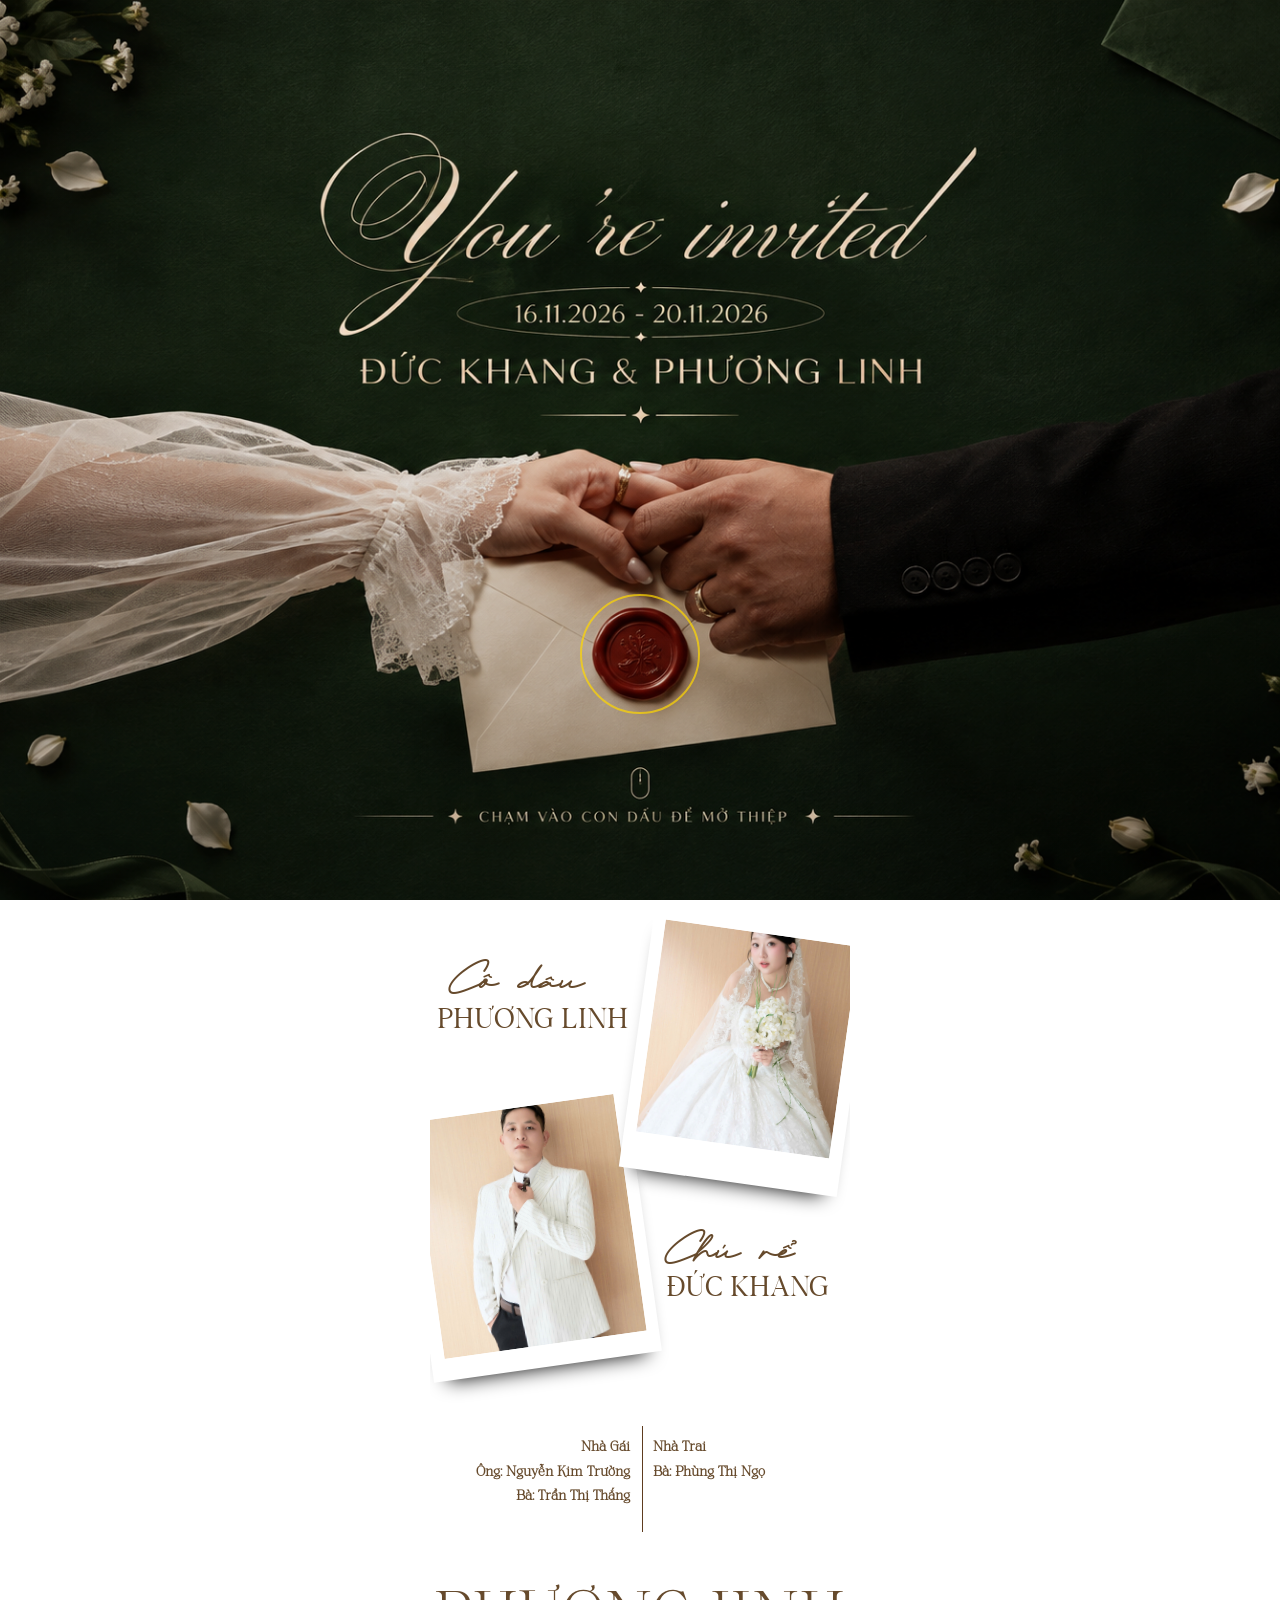
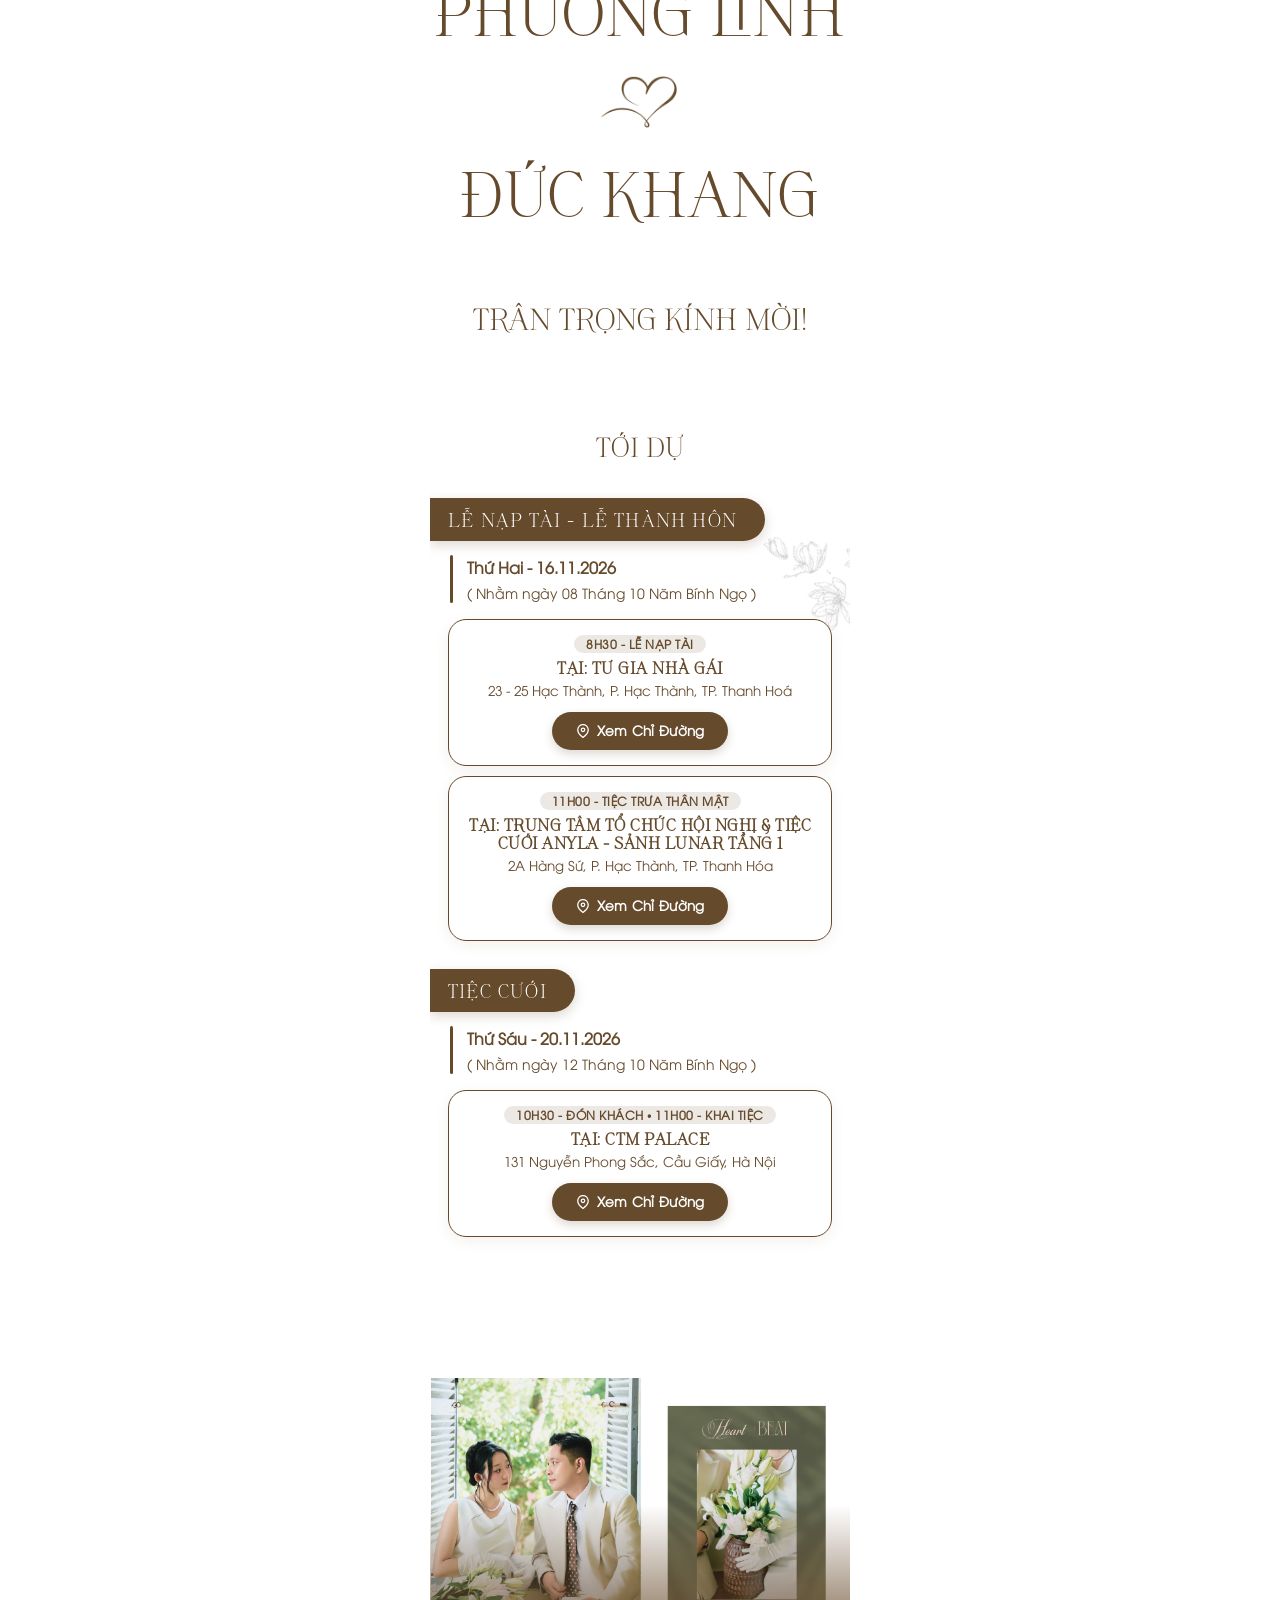
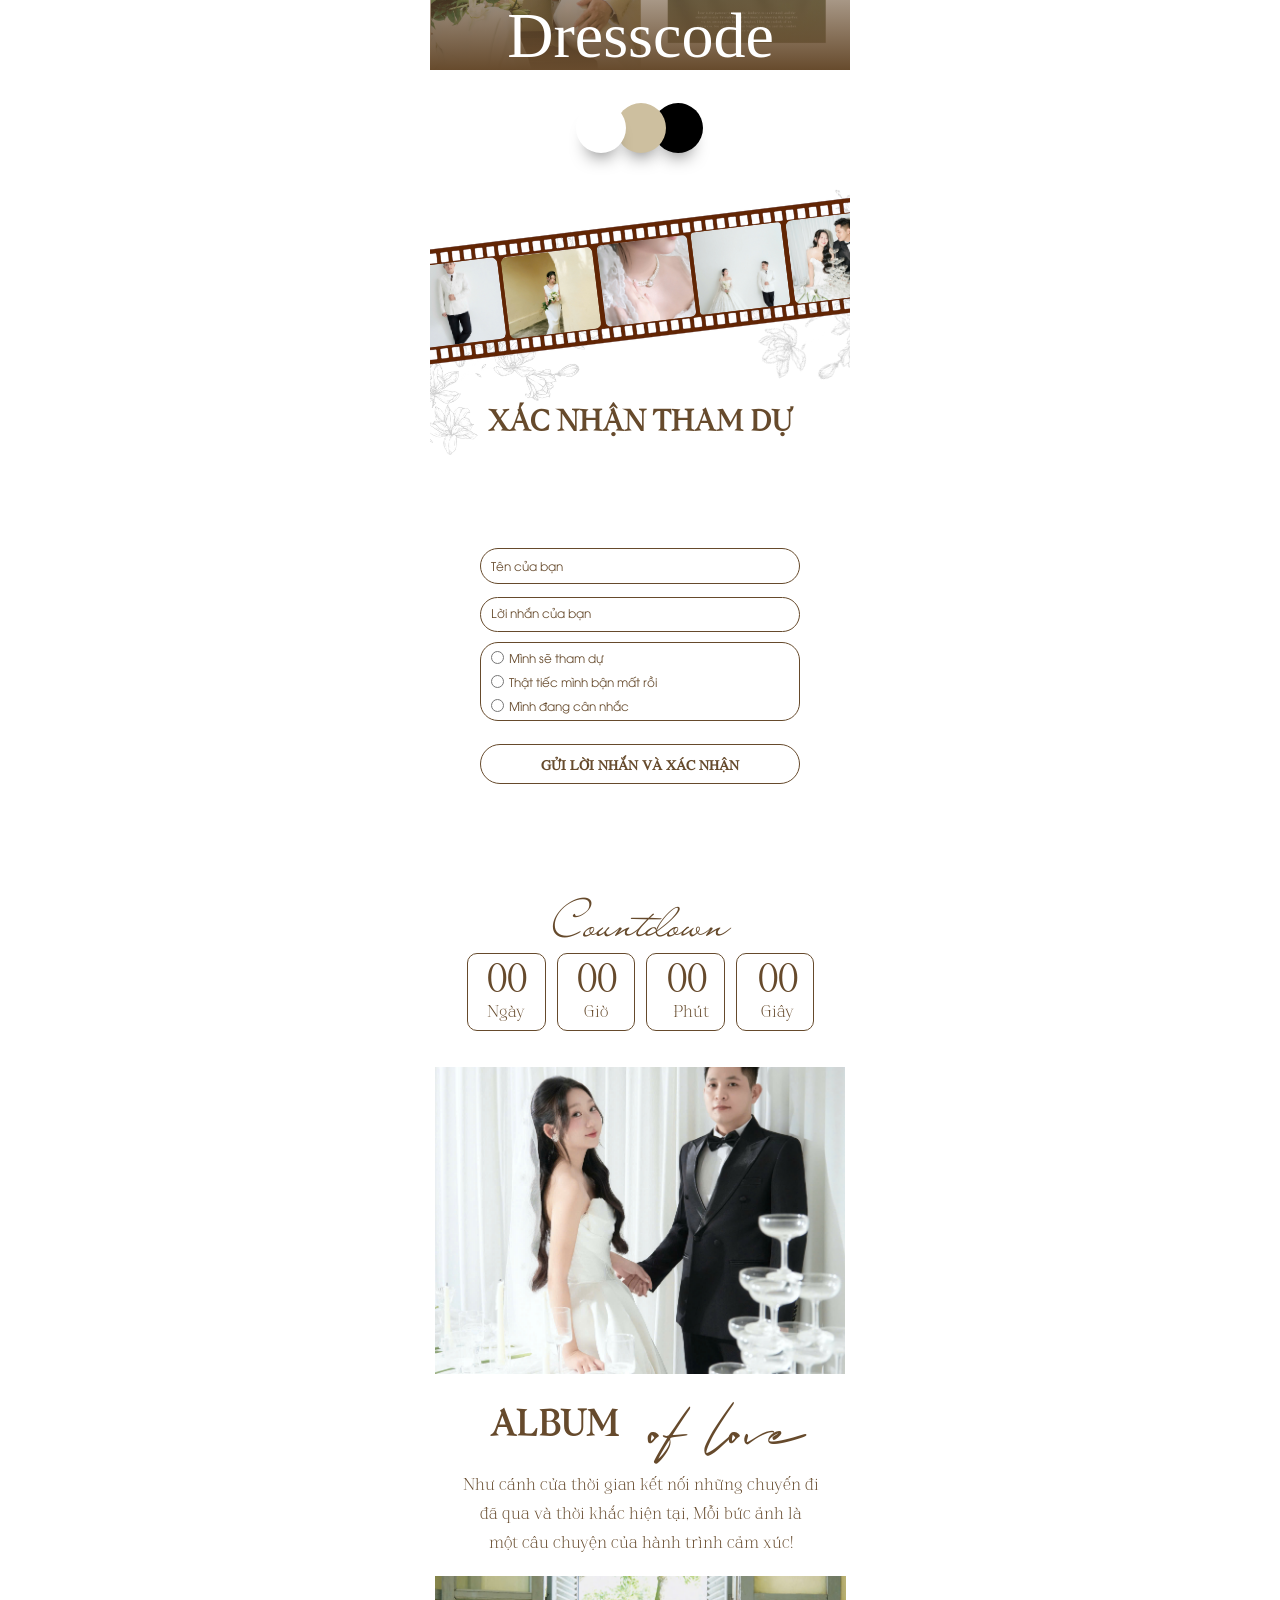
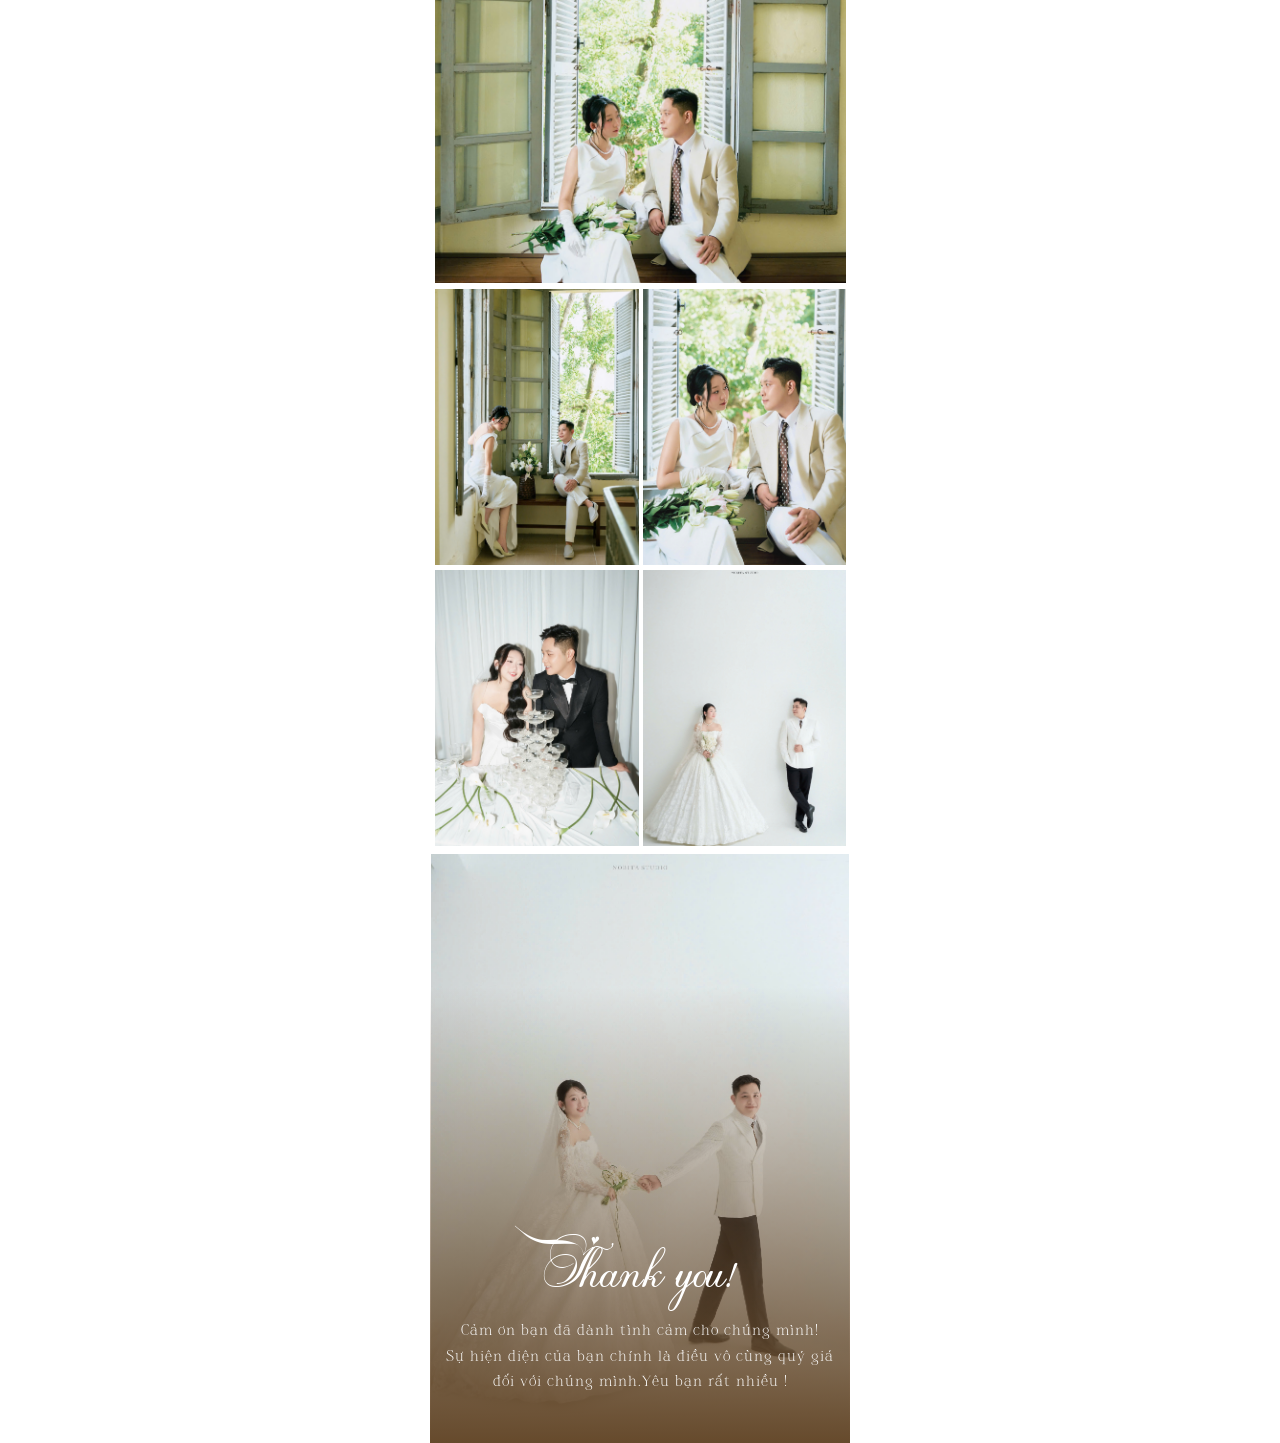
==== commit 95753bde: "Update qr size" ====
--- a/index.html
+++ b/index.html
@@ -2339,7 +2339,7 @@
         text-transform: uppercase;
         text-align: left;
       }
-      #HEADLINE315.ladi-animation > .ladi-headline{
+      #HEADLINE315.ladi-animation > .ladi-headline {
         transform: translateX(-15px);
       }
       #HEADLINE313.ladi-animation > .ladi-headline,
@@ -4202,8 +4202,8 @@
         text-align: center;
       }
       #POPUP1 {
-        width: 300px;
-        height: 350px;
+        width: 390px !important;
+        height: 430px !important;
         right: 0px;
         bottom: 0px;
         margin: auto;
@@ -4216,10 +4216,10 @@
         margin: auto;
       }
       #IMAGE228 {
-        width: 250px;
-        height: 250px;
-        top: 50px;
-        left: 25px;
+        width: 350px !important;
+        height: 350px !important;
+        top: 40px !important;
+        left: 20px !important;
       }
       #IMAGE228 > .ladi-image > .ladi-image-background {
         width: 100%;
@@ -4229,7 +4229,7 @@
         background-size: contain;
         background-position: center center;
         background-repeat: no-repeat;
-        background-image: url("./assets/images/sorted/qr.jpg");
+        background-image: url("./assets/images/sorted/qr1.png");
       }
       #IMAGE232,
       #IMAGE232 > .ladi-image > .ladi-image-background {
@@ -4350,8 +4350,9 @@
         z-index: 999999999 !important;
         overflow: hidden !important;
         background-color: #141e12 !important;
-        transition: opacity 0.7s cubic-bezier(0.4, 0, 0.2, 1),
-                    transform 0.7s cubic-bezier(0.4, 0, 0.2, 1) !important;
+        transition:
+          opacity 0.7s cubic-bezier(0.4, 0, 0.2, 1),
+          transform 0.7s cubic-bezier(0.4, 0, 0.2, 1) !important;
       }
 
       /* Lớp ảnh nền chính */
@@ -4674,10 +4675,10 @@
         border-radius: 16px !important;
       }
       #IMAGE228 {
-        width: 250px !important;
-        height: 250px !important;
-        top: 50px !important;
-        left: 25px !important;
+        width: 350px !important;
+        height: 350px !important;
+        top: 0px !important;
+        left: -25px !important;
       }
       #IMAGE228 > .ladi-image {
         border-radius: 10px !important;
@@ -4690,7 +4691,7 @@
         background-size: contain !important;
         background-position: center center !important;
         background-repeat: no-repeat !important;
-        background-image: url("./assets/images/sorted/qr.jpg") !important;
+        background-image: url("./assets/images/sorted/qr1.png") !important;
       }
     </style>
 
@@ -4907,14 +4908,17 @@
 
           // Phát nhạc nền đám cưới ngay khi khách chạm vào con dấu
           if (audio) {
-            audio.play().then(function () {
-              if (musicBtn) {
-                musicBtn.textContent = "🔊";
-                musicBtn.style.animation = "rotate 2s linear infinite";
-              }
-            }).catch(function (e) {
-              console.log("Audio autoplay note:", e);
-            });
+            audio
+              .play()
+              .then(function () {
+                if (musicBtn) {
+                  musicBtn.textContent = "🔊";
+                  musicBtn.style.animation = "rotate 2s linear infinite";
+                }
+              })
+              .catch(function (e) {
+                console.log("Audio autoplay note:", e);
+              });
           }
 
           // Hiệu ứng chuyển cảnh mở thiệp mượt mà
@@ -4928,14 +4932,17 @@
         if (hotspot) {
           hotspot.addEventListener("click", openWeddingFromCover);
           // Hỗ trợ cảm ứng trên điện thoại mượt mà nhất
-          hotspot.addEventListener("touchend", function (e) {
-            e.preventDefault();
-            openWeddingFromCover();
-          }, { passive: false });
+          hotspot.addEventListener(
+            "touchend",
+            function (e) {
+              e.preventDefault();
+              openWeddingFromCover();
+            },
+            { passive: false },
+          );
         }
       })();
     </script>
-
 
     <div class="ladi-wraper">
       <div id="BODY_BACKGROUND" class="ladi-section">
@@ -5023,7 +5030,8 @@
           </div>
           <div id="PARAGRAPH61" class="ladi-element data-aos">
             <div class="ladi-paragraph">
-              "Khi tình yêu hòa quyện hai con người thành một, họ trở thành hai phần của cùng một định mệnh."
+              "Khi tình yêu hòa quyện hai con người thành một, họ trở thành hai
+              phần của cùng một định mệnh."
             </div>
           </div>
         </div>
@@ -6916,10 +6924,10 @@
         "COUNTDOWN_ITEM19": { "a": "countdown_item", "bY": "minute" },
         "COUNTDOWN_ITEM20": { "a": "countdown_item", "bY": "seconds" },
         "COUNTDOWN5": {
-  "a": "countdown",
-  "bX": "endtime",
-  "bT": 1794792600000
-},
+          "a": "countdown",
+          "bX": "endtime",
+          "bT": 1794792600000
+        },
         "BUTTON_TEXT33": {
           "option.is_product_mapping_name_custom": true,
           "a": "headline"
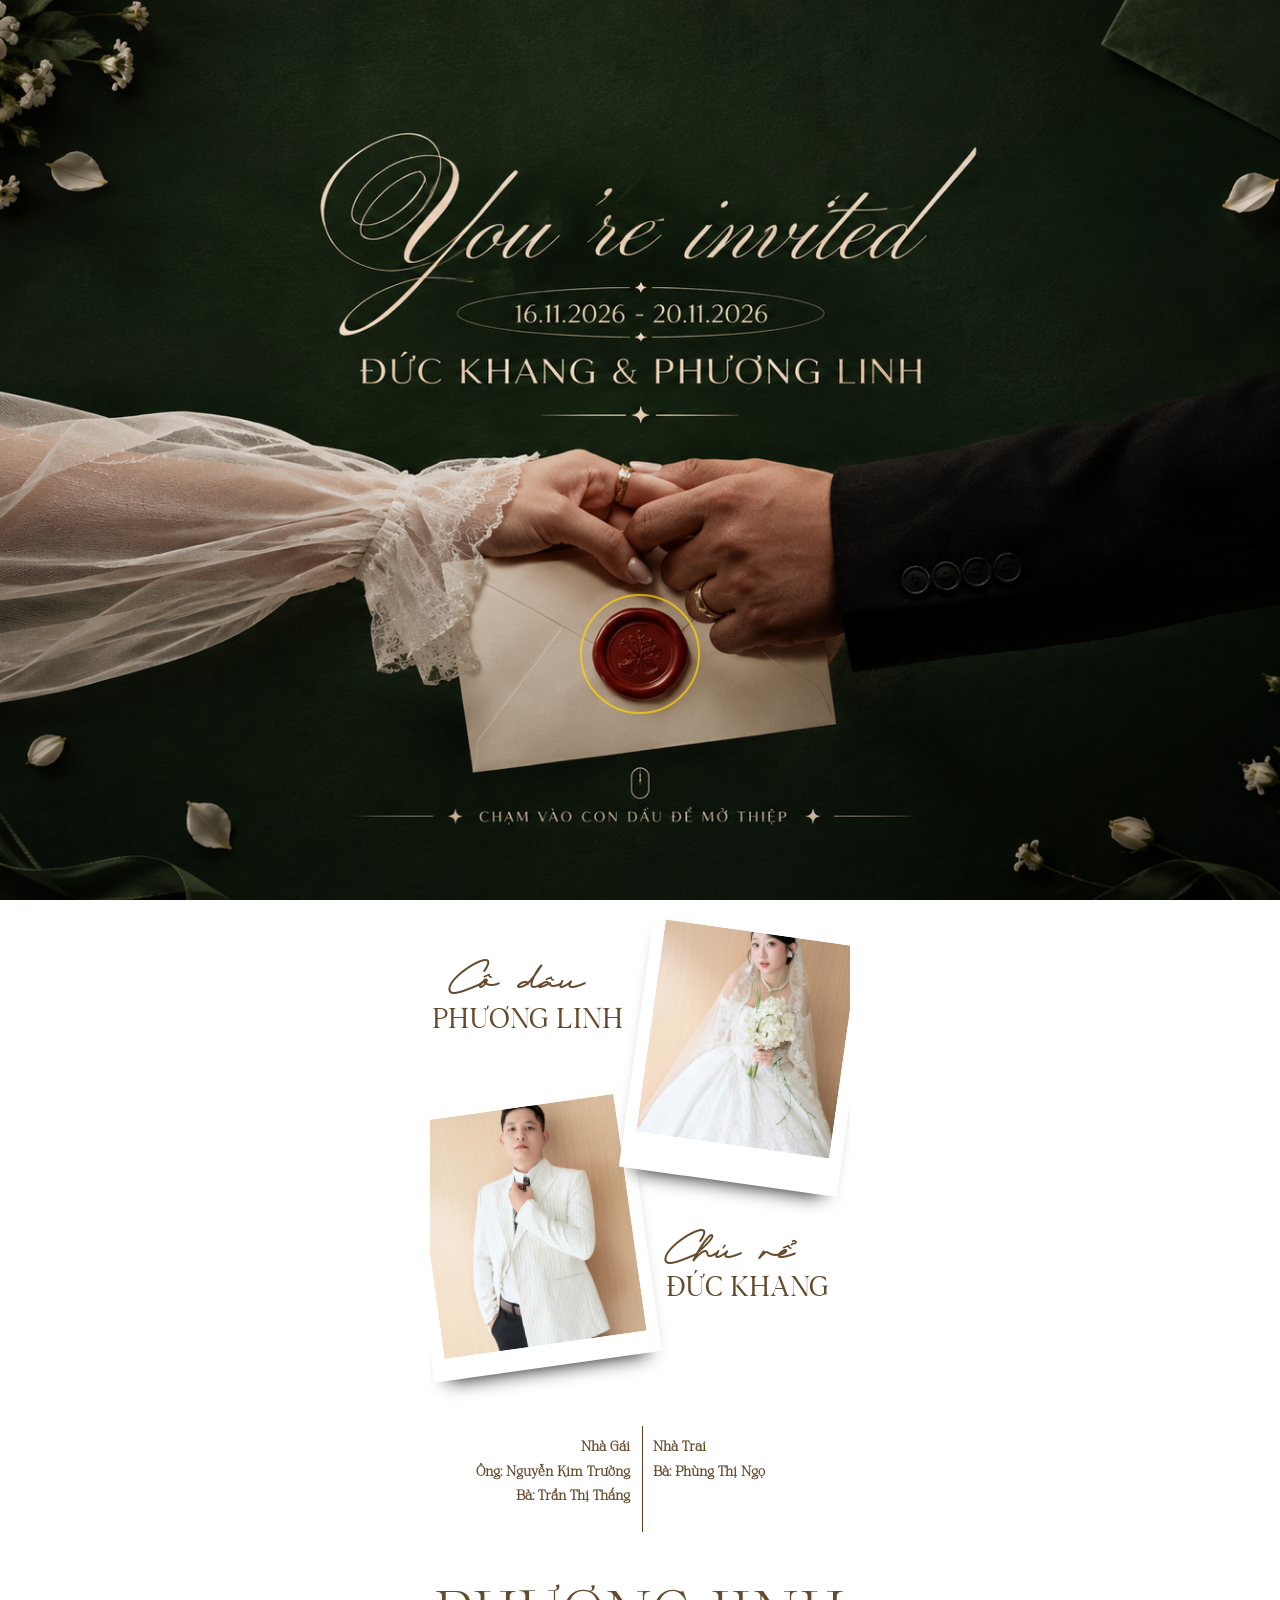
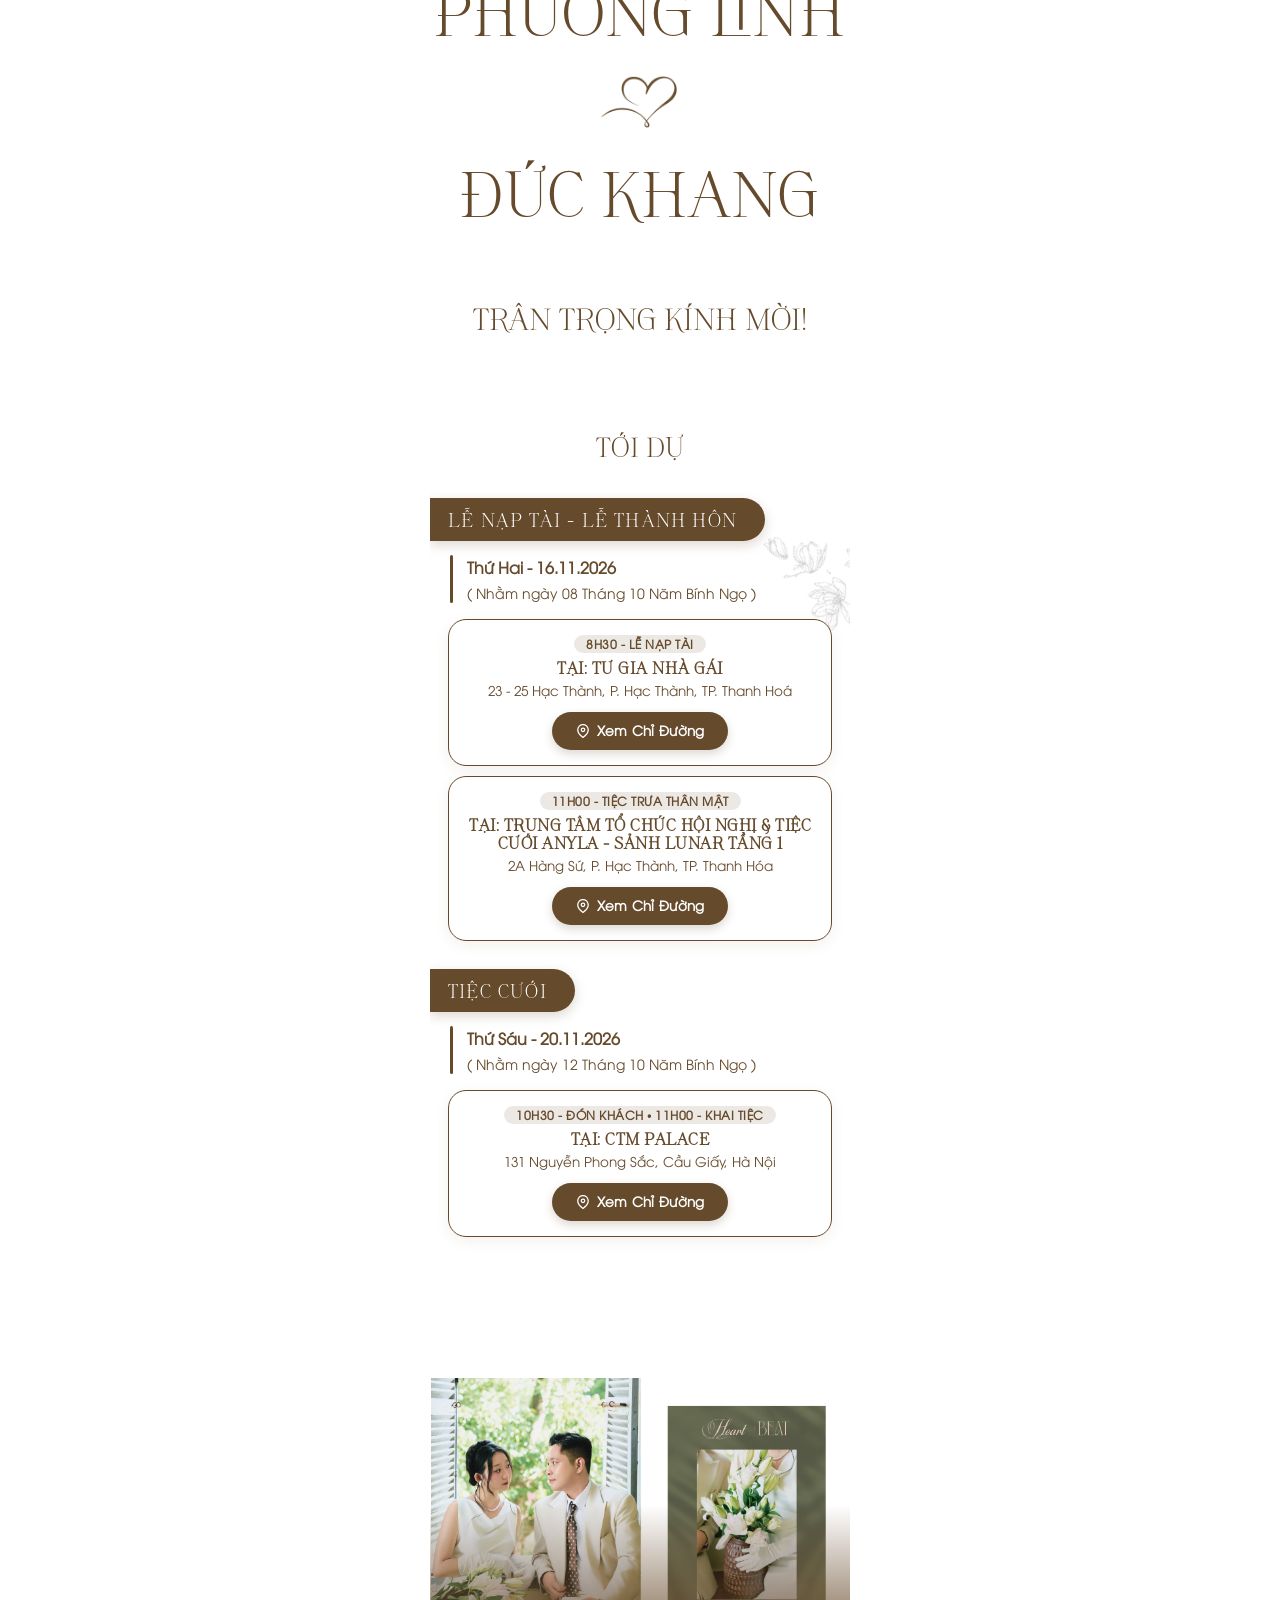
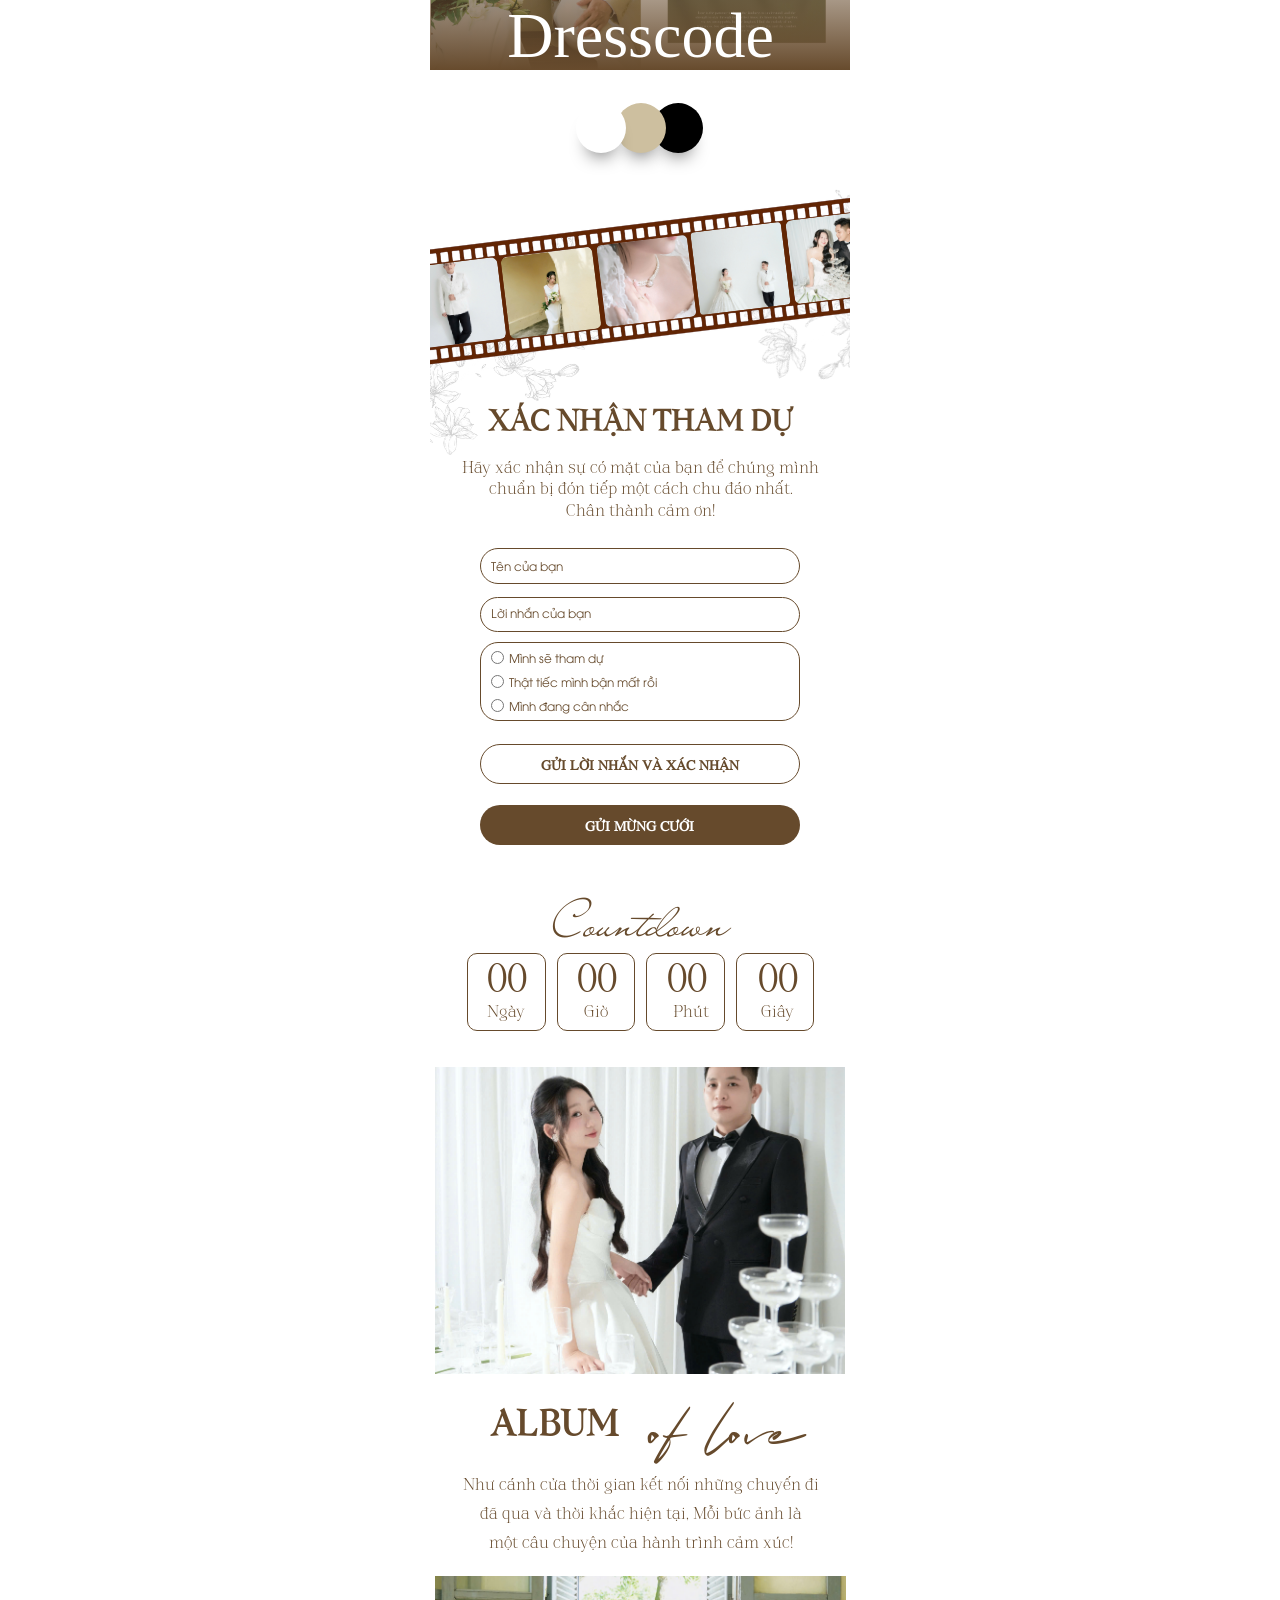
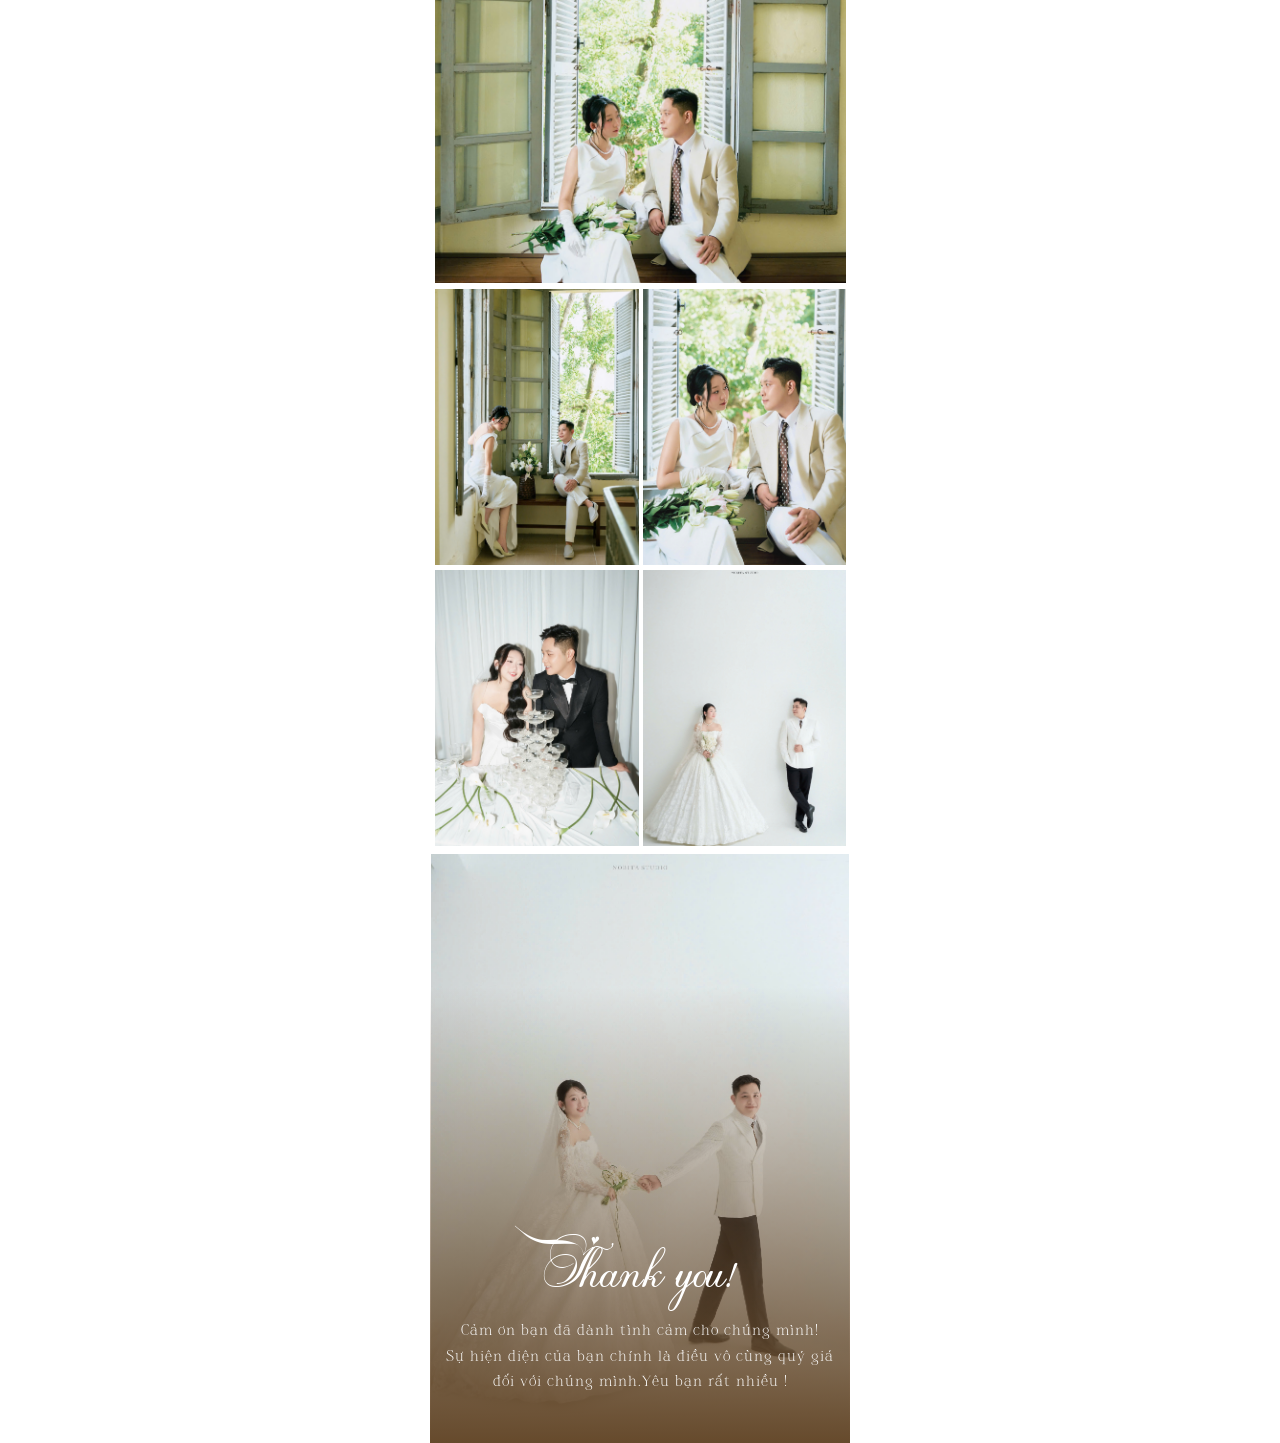
==== commit 4f4f0919: "Fix bug animation" ====
--- a/index.html
+++ b/index.html
@@ -2340,7 +2340,8 @@
         text-align: left;
       }
       #HEADLINE315.ladi-animation > .ladi-headline {
-        transform: translateX(-15px);
+        position: relative;
+        left: -20px;
       }
       #HEADLINE313.ladi-animation > .ladi-headline,
       #BOX80.ladi-animation > .ladi-box {
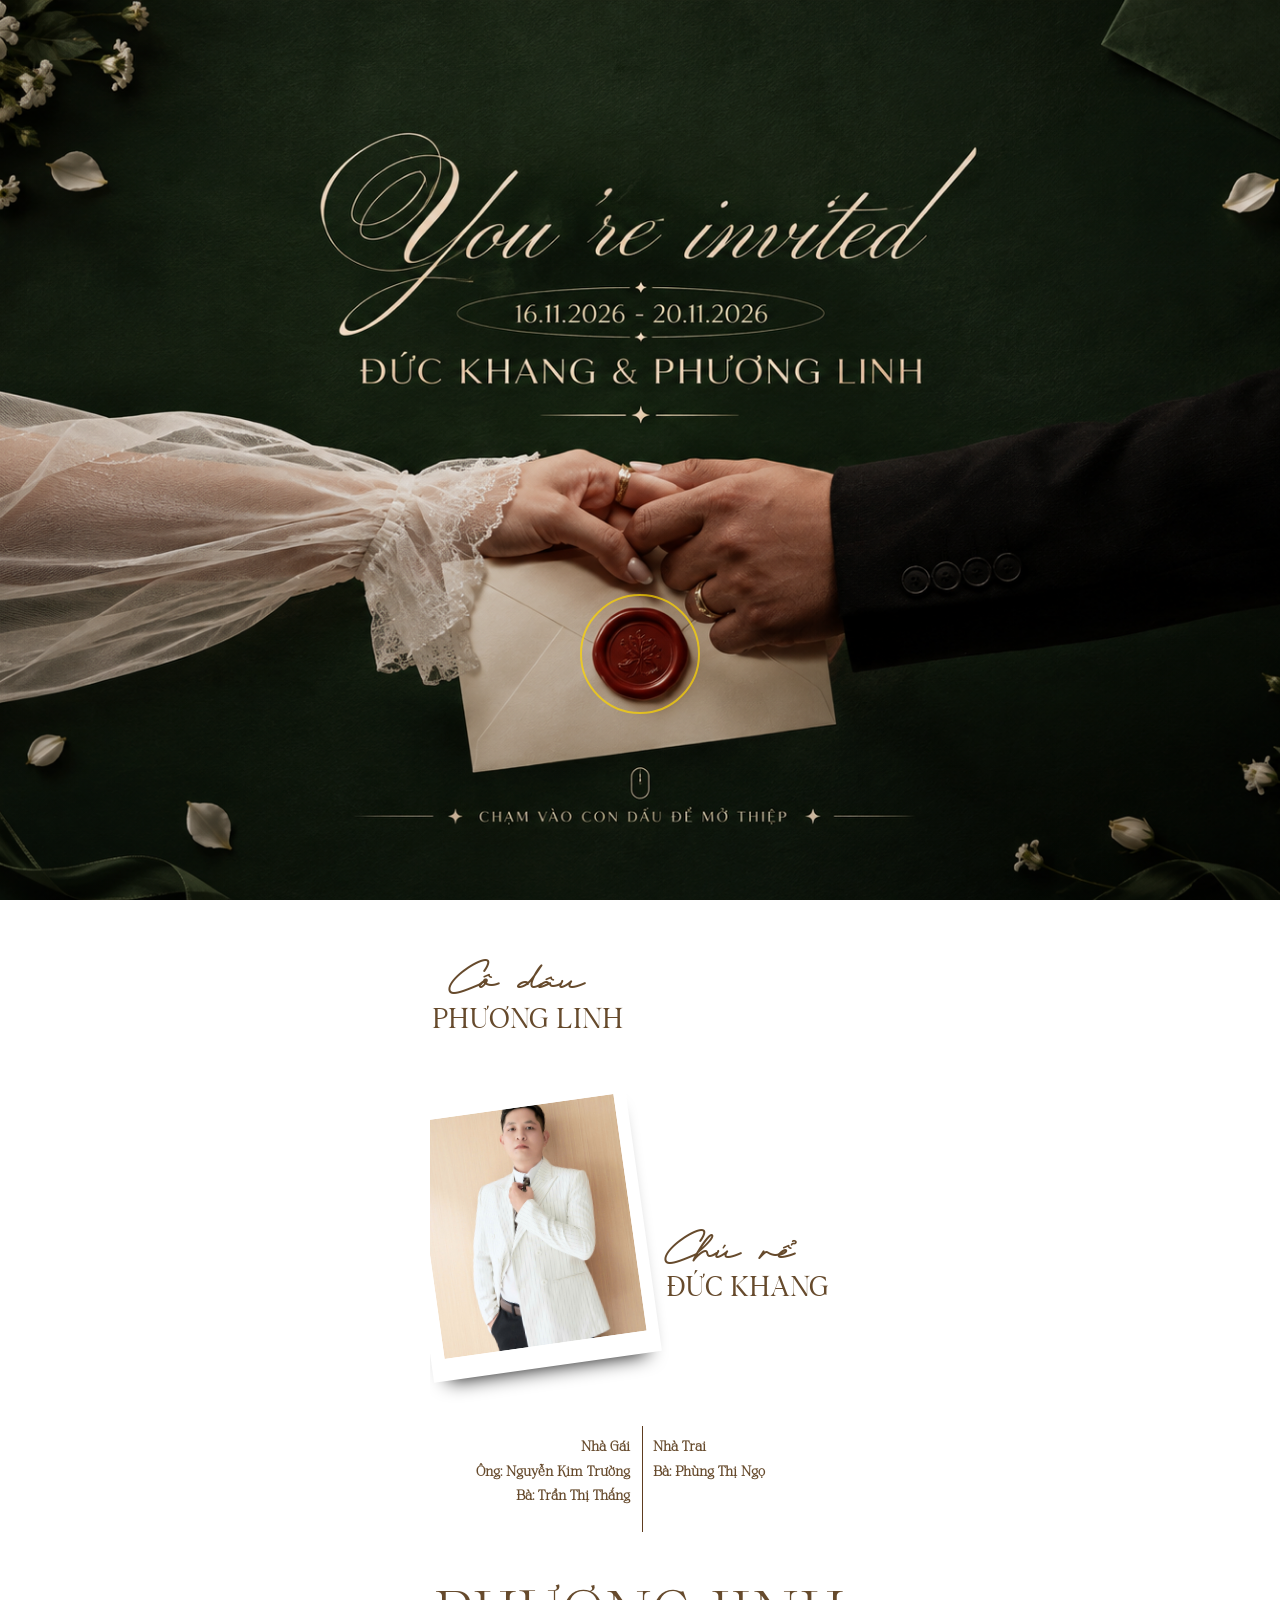
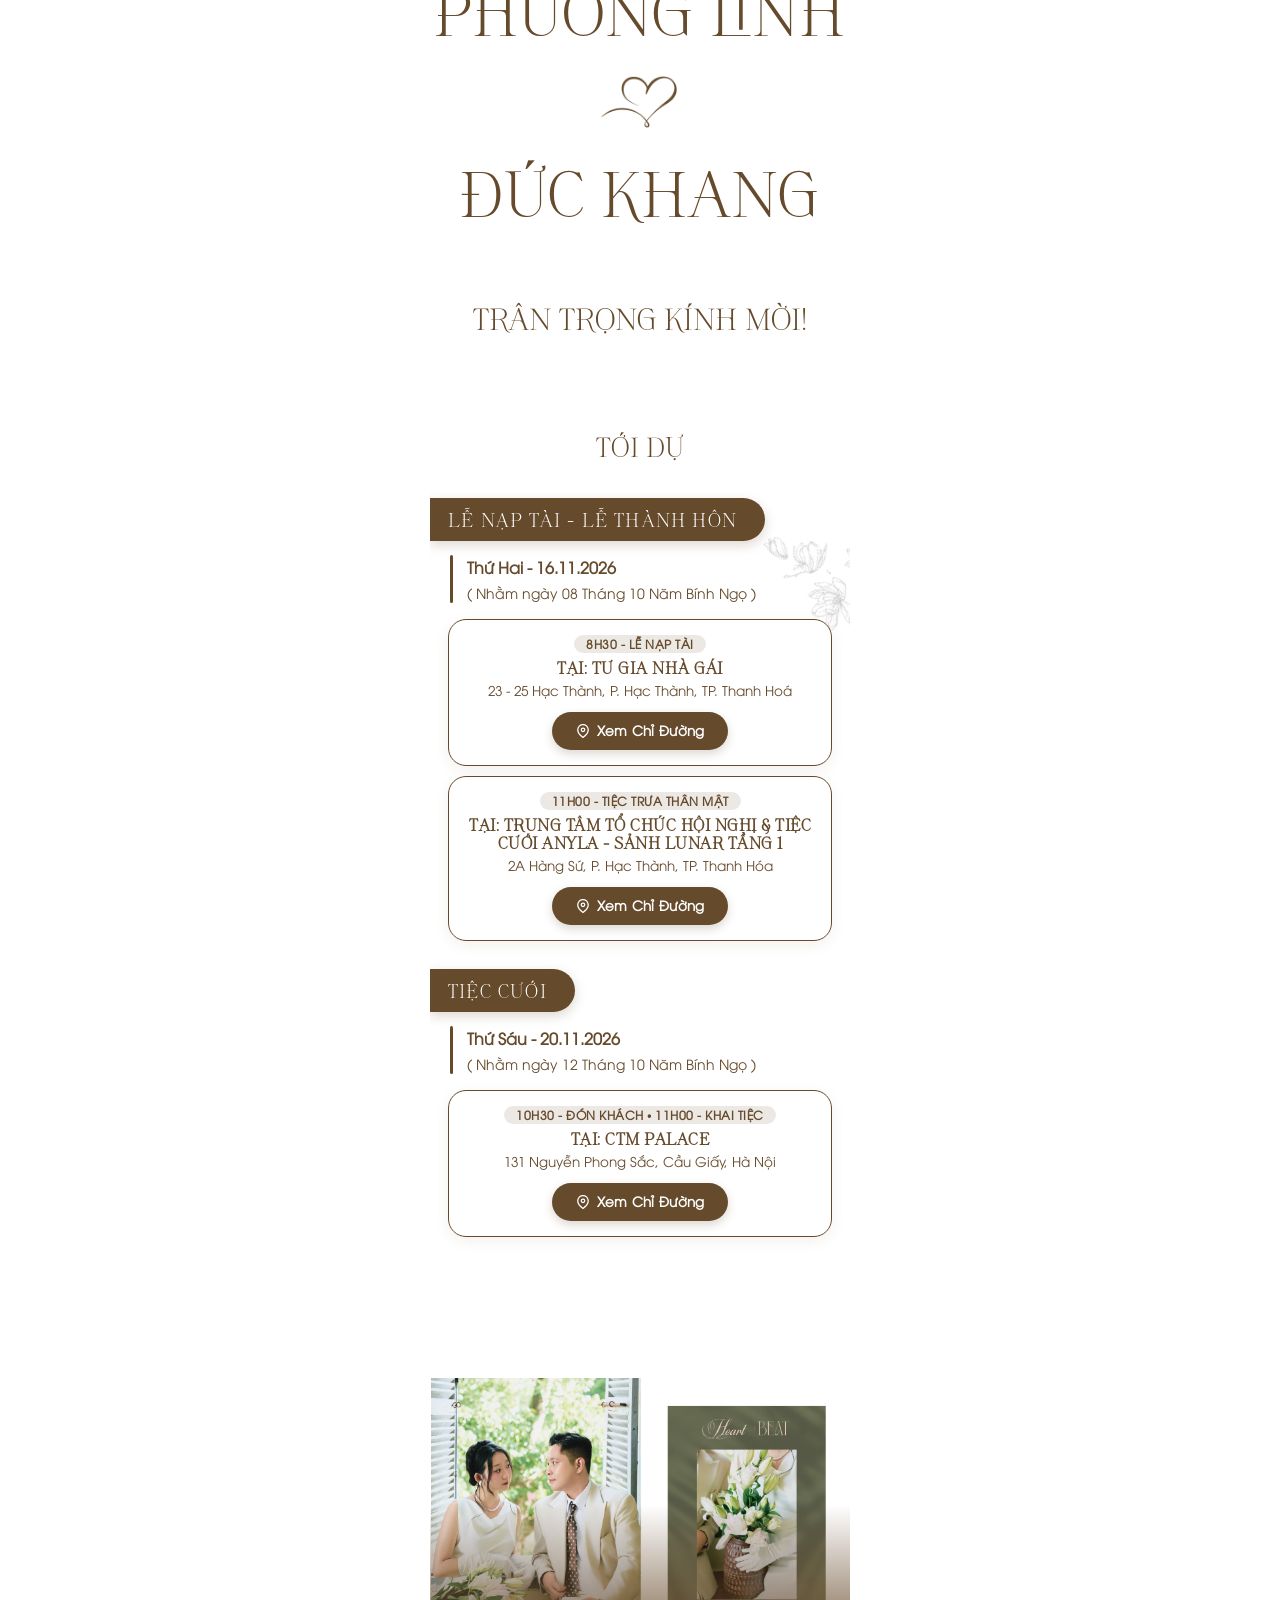
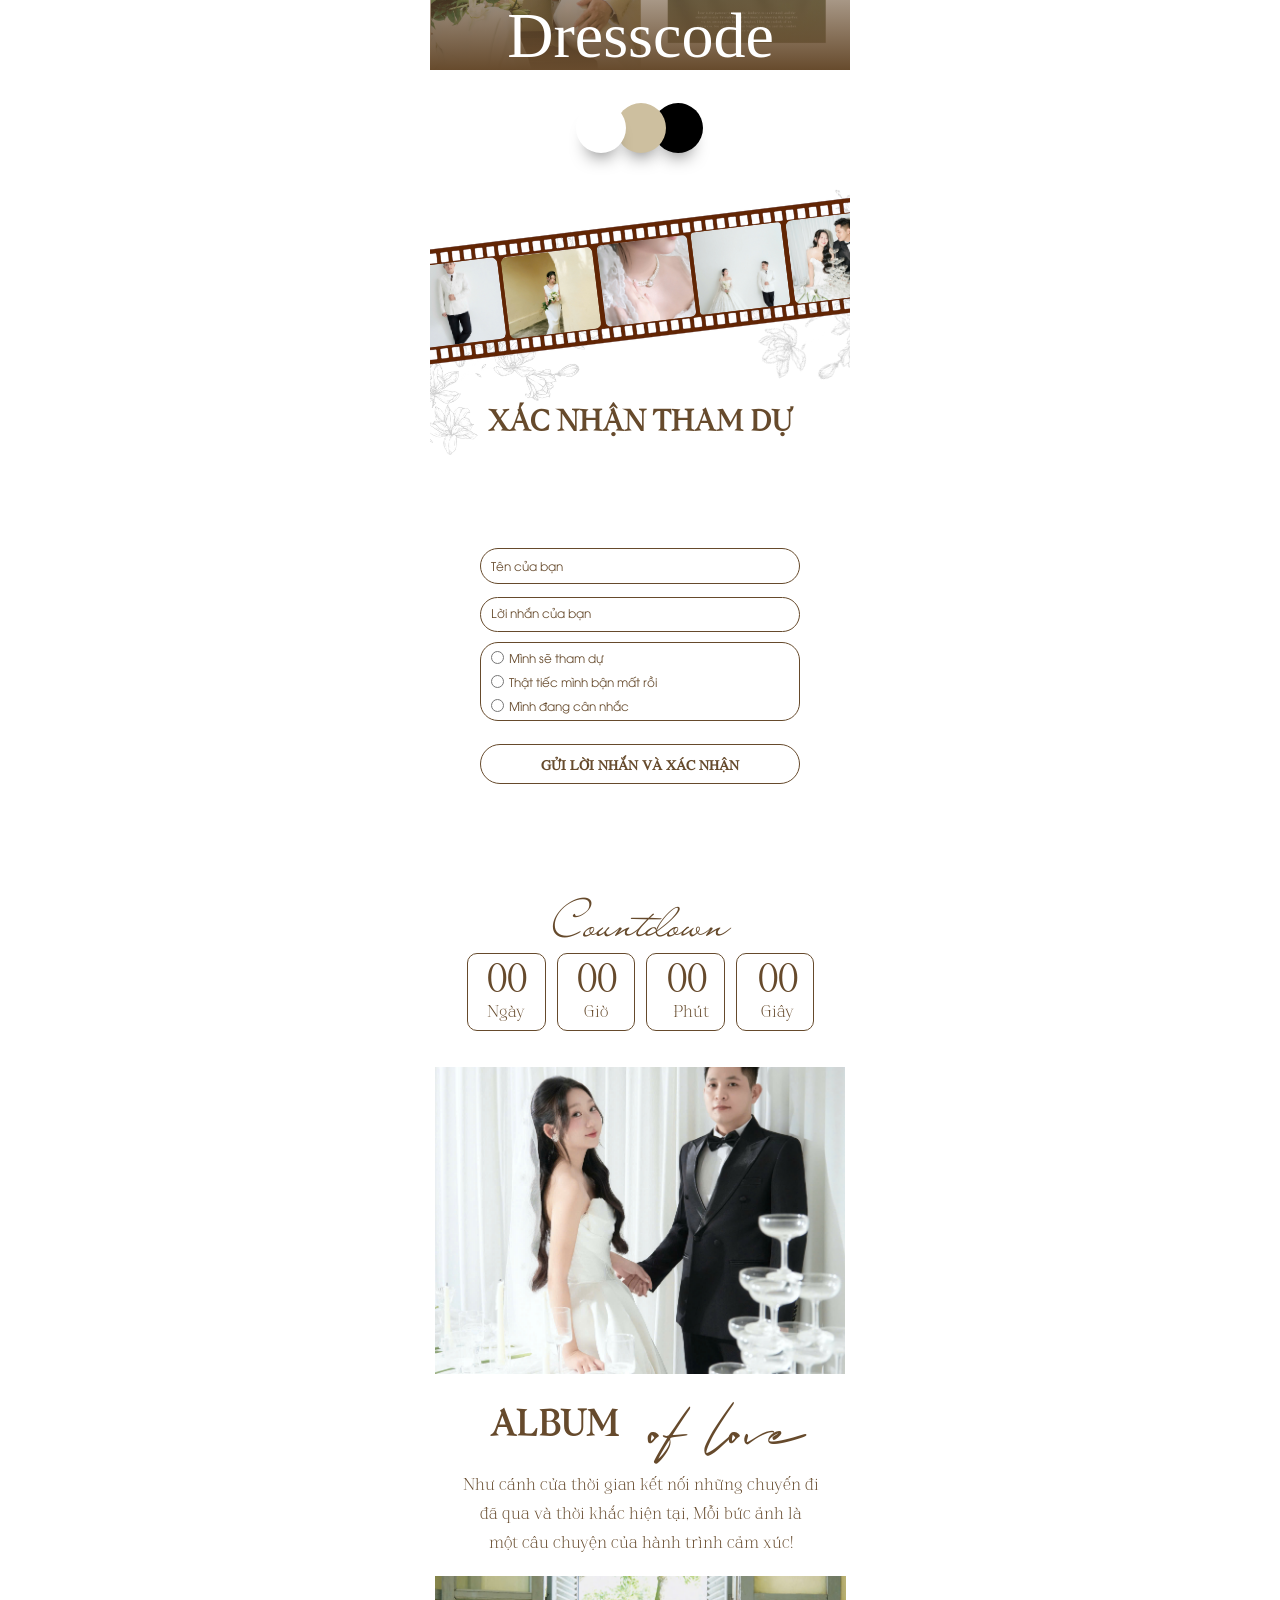
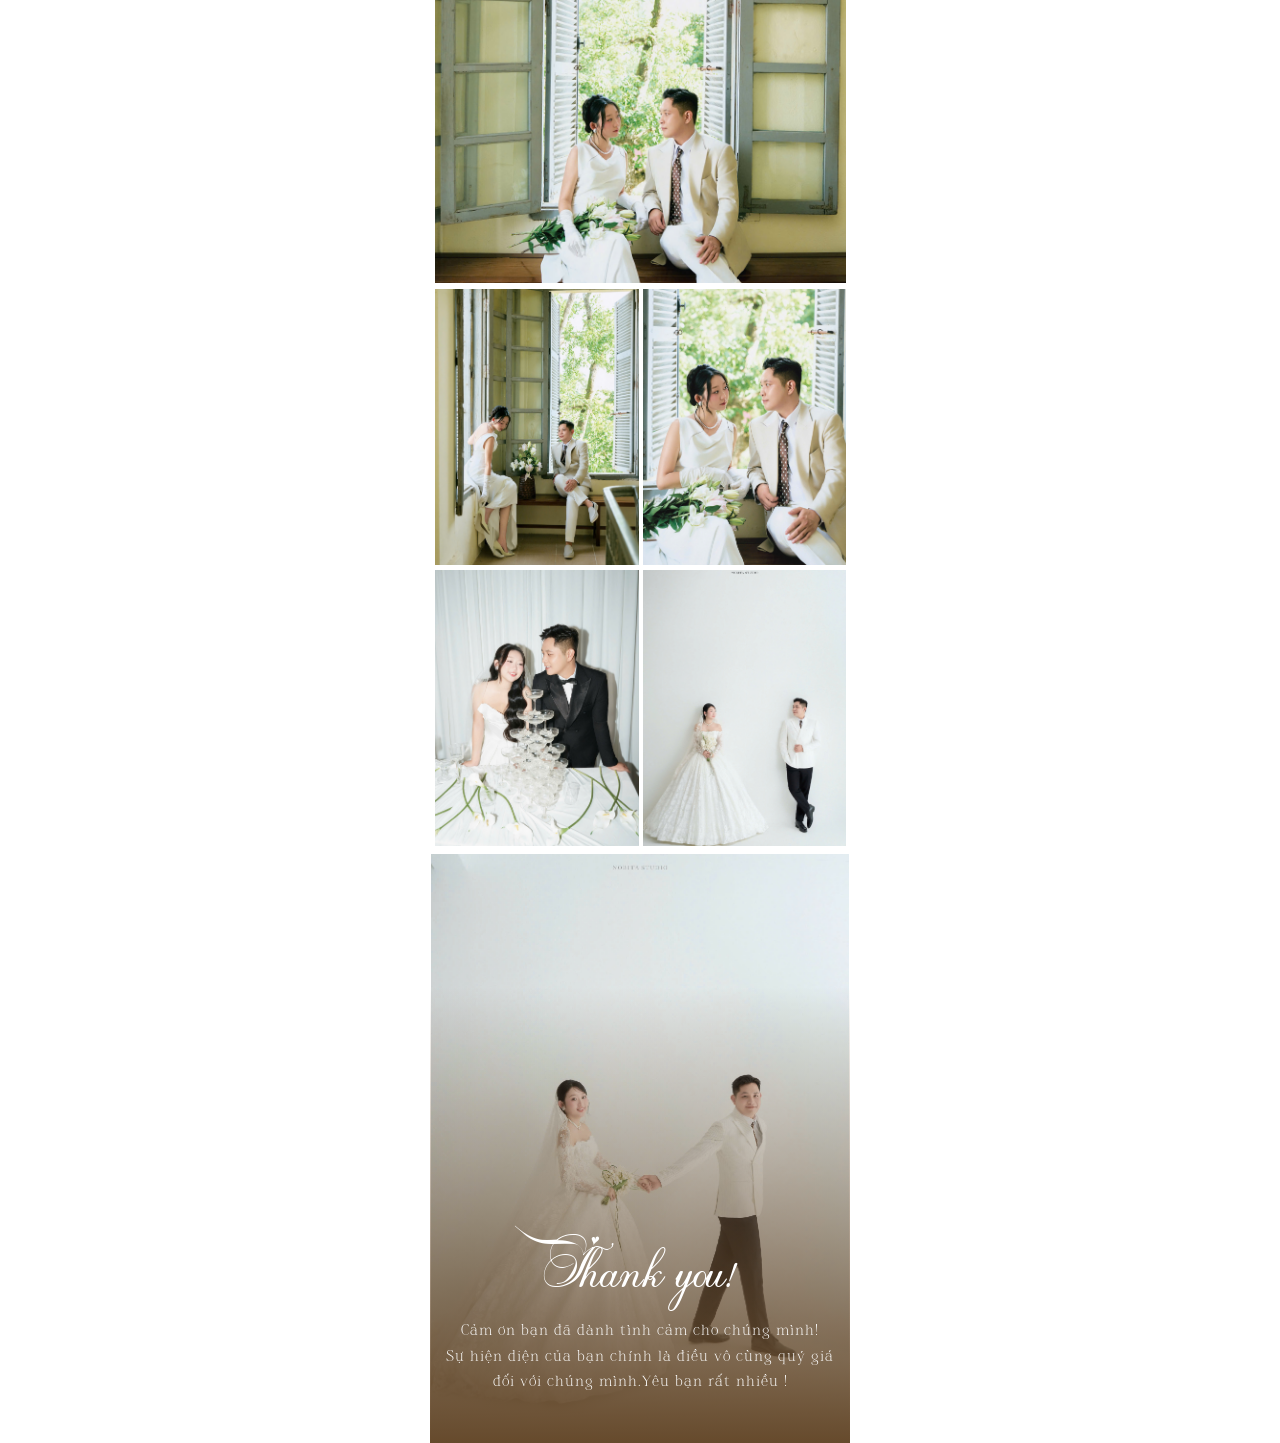
==== commit 6039fec1: "Replace background img" ====
--- a/index.html
+++ b/index.html
@@ -61,15 +61,15 @@
         window.ladi_ttq_data.push(arguments);
       };
     </script>
-    <link rel="canonical" href="https://www.ziuwedding.site/lyhai" />
-    <meta property="og:url" content="https://www.ziuwedding.site/lyhai" />
+
+
     <meta property="og:title" content="Thiệp mời cưới Khang - Linh" />
     <meta property="og:type" content="website" />
     <meta
       property="og:image"
-      content="./assets/images/download-20260105120259-148bh.jpg"
+      content="./assets/images/sorted/1.jpg"
     />
-    <meta property="og:description" content="Wedding Invitation" />
+    <meta property="og:description" content="Trân trọng kính mời bạn đến chung vui cùng chúng mình trong ngày trọng đại!" />
     <meta name="format-detection" content="telephone=no" />
     <link rel="dns-prefetch" />
     <link rel="preconnect" href="https://fonts.googleapis.com/" crossorigin />
@@ -2003,7 +2003,7 @@
         height: 760.101px;
         top: -3px;
         left: -42.7548px;
-        background-image: url("./assets/images/z7399835460945_2589145c1b2722a1810ab5984422f181-20260105115611-pijur.jpg");
+        background-image: url("./assets/images/z7399826600635_594703f71ccc2d5f9eac74e8d6d2c8e0-20260105115607-6rwxf.jpg");
       }
       #IMAGE130 > .ladi-image,
       #BOX78 > .ladi-box,
@@ -3920,7 +3920,7 @@
         height: 142.364px;
         top: -14px;
         left: 1.99995px;
-        background-image: url("./assets/images/z7399835460945_2589145c1b2722a1810ab5984422f181-20260105115611-pijur.jpg");
+        background-image: url("./assets/images/z7399826600635_594703f71ccc2d5f9eac74e8d6d2c8e0-20260105115607-6rwxf.jpg");
       }
       #IMAGE242 > .ladi-image,
       #IMAGE245 > .ladi-image {
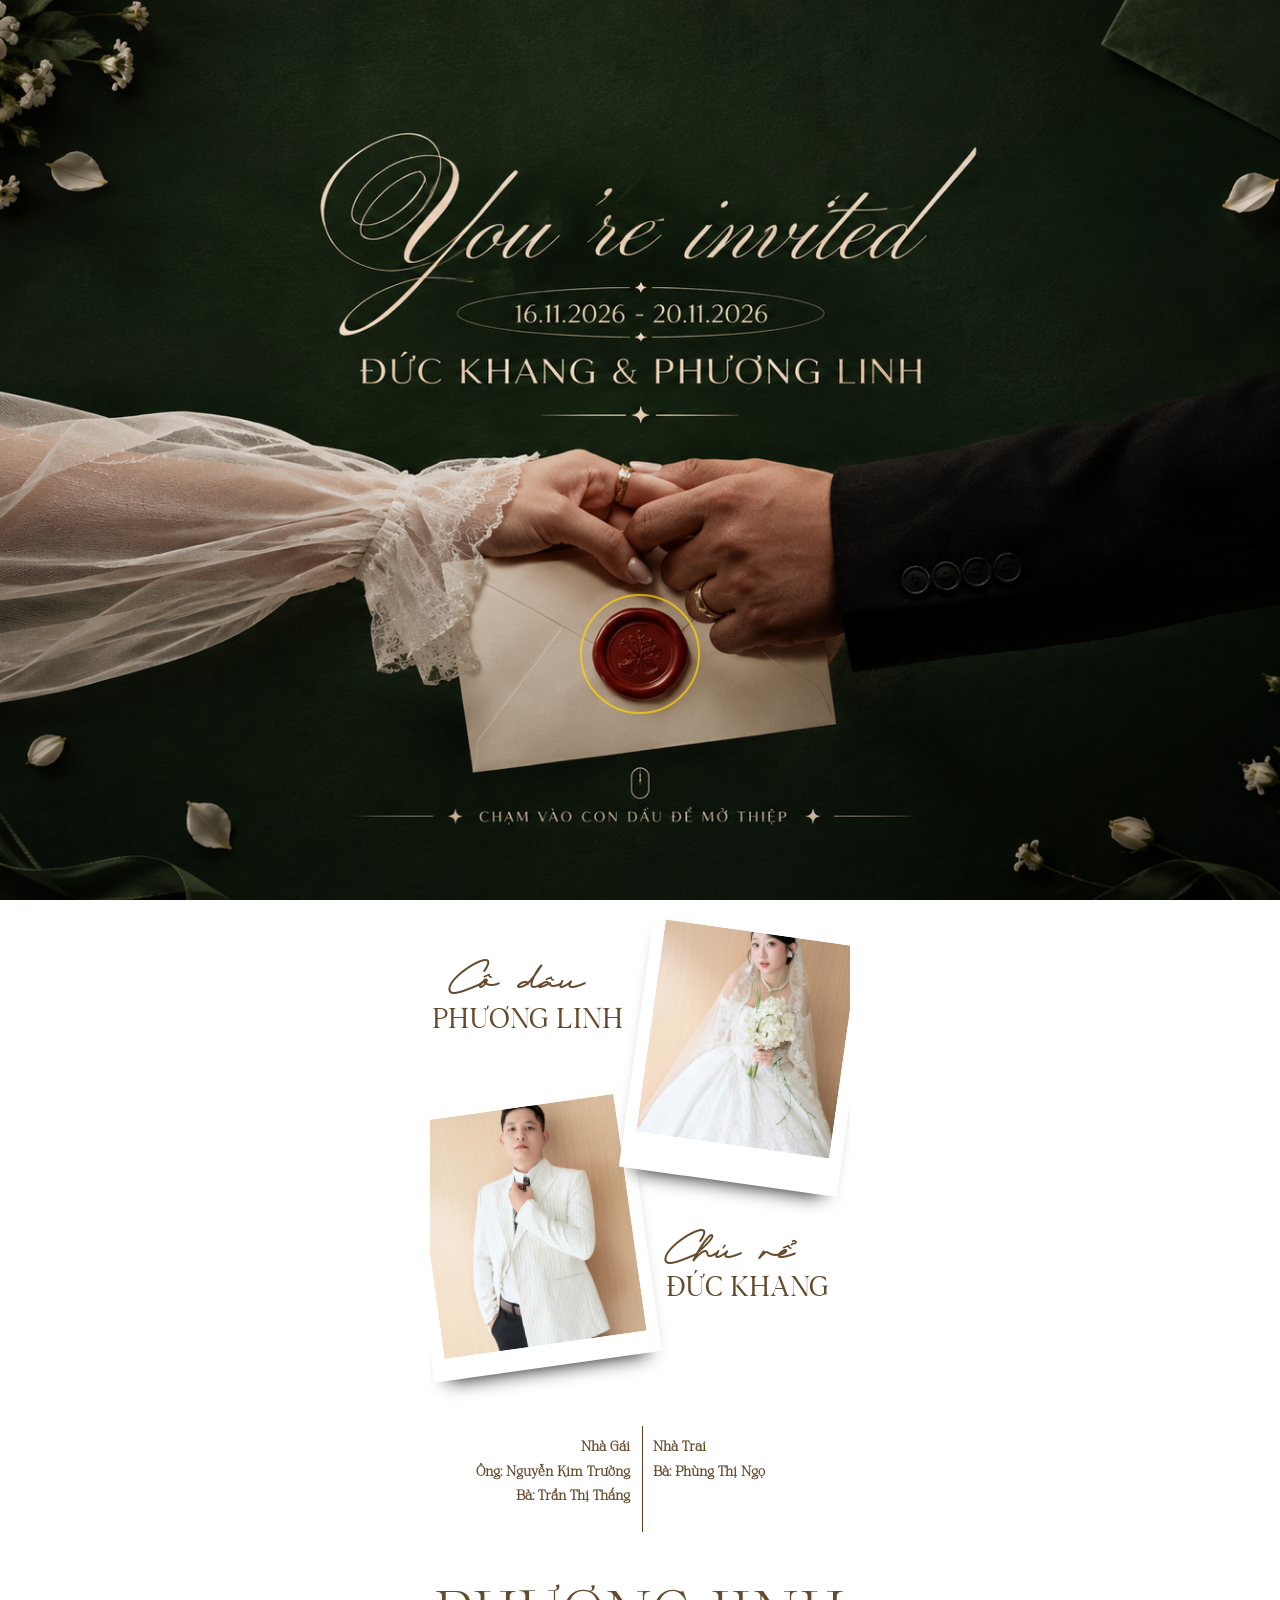
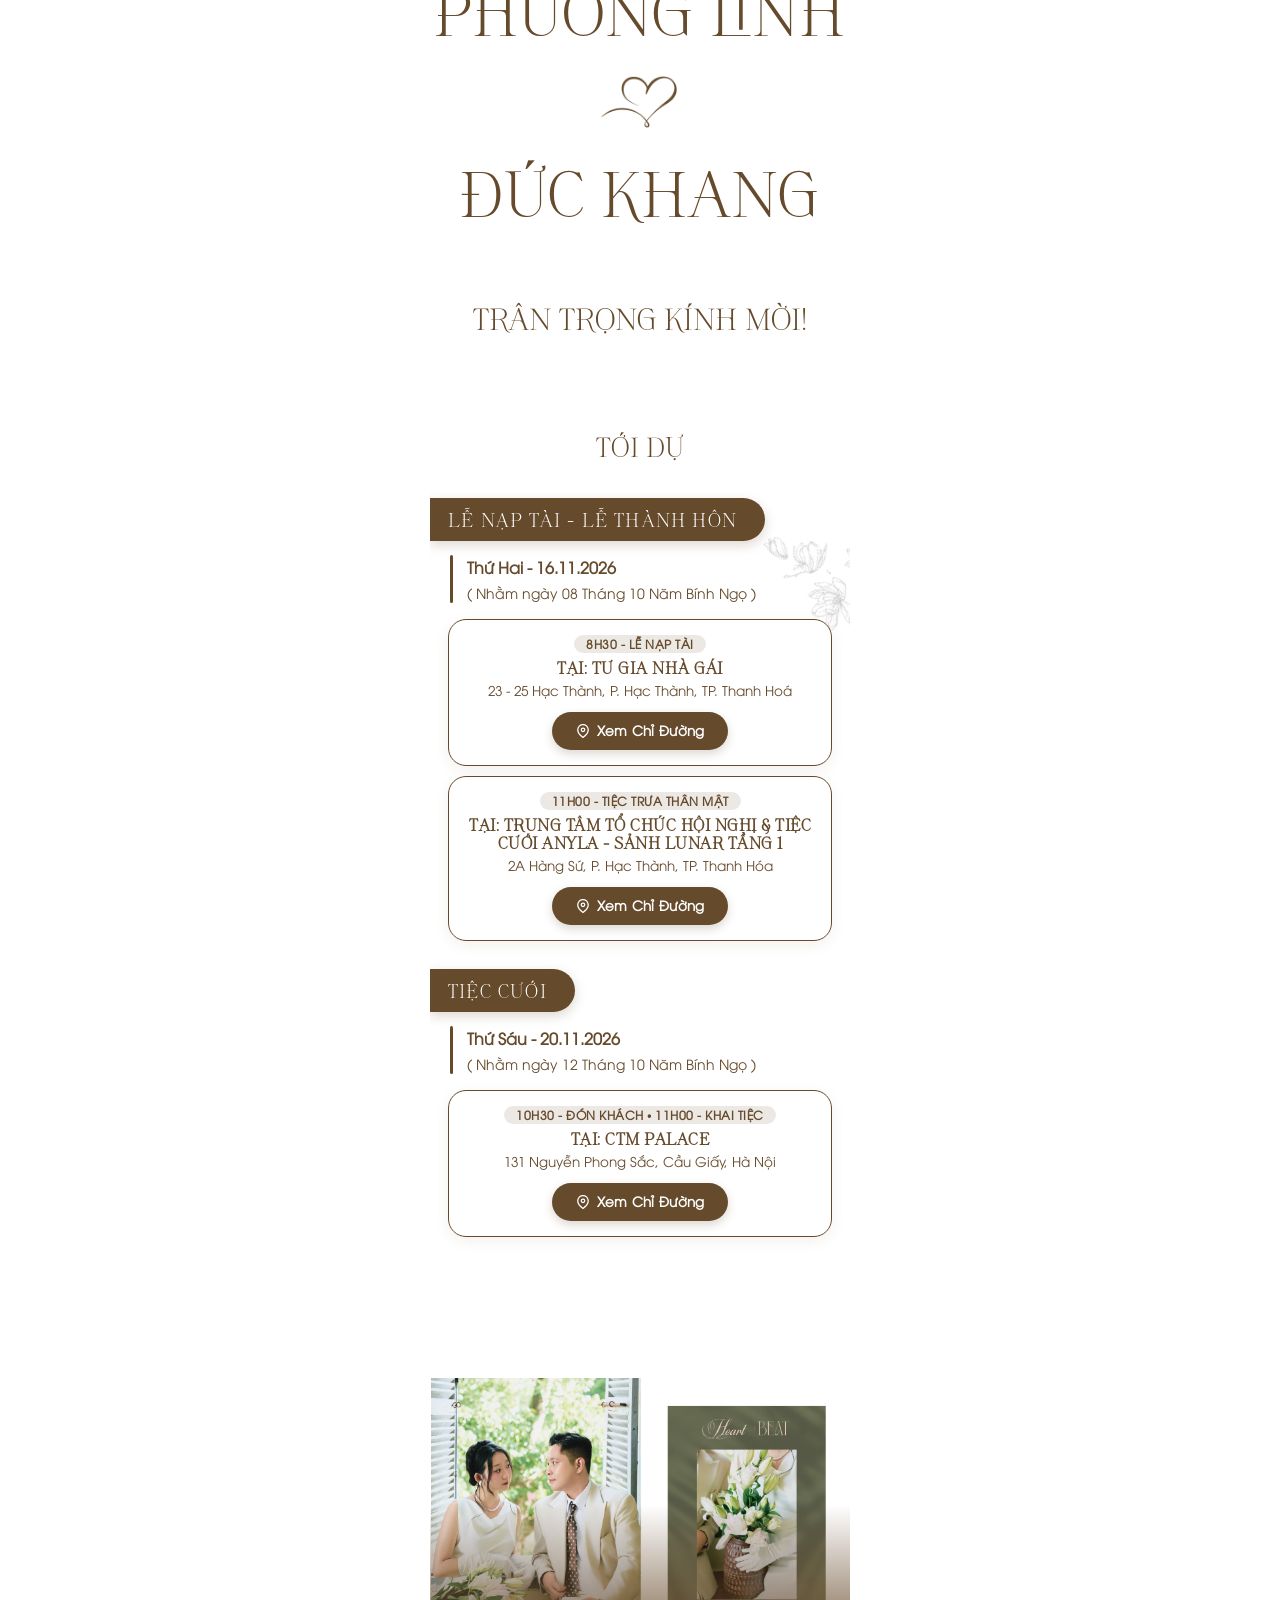
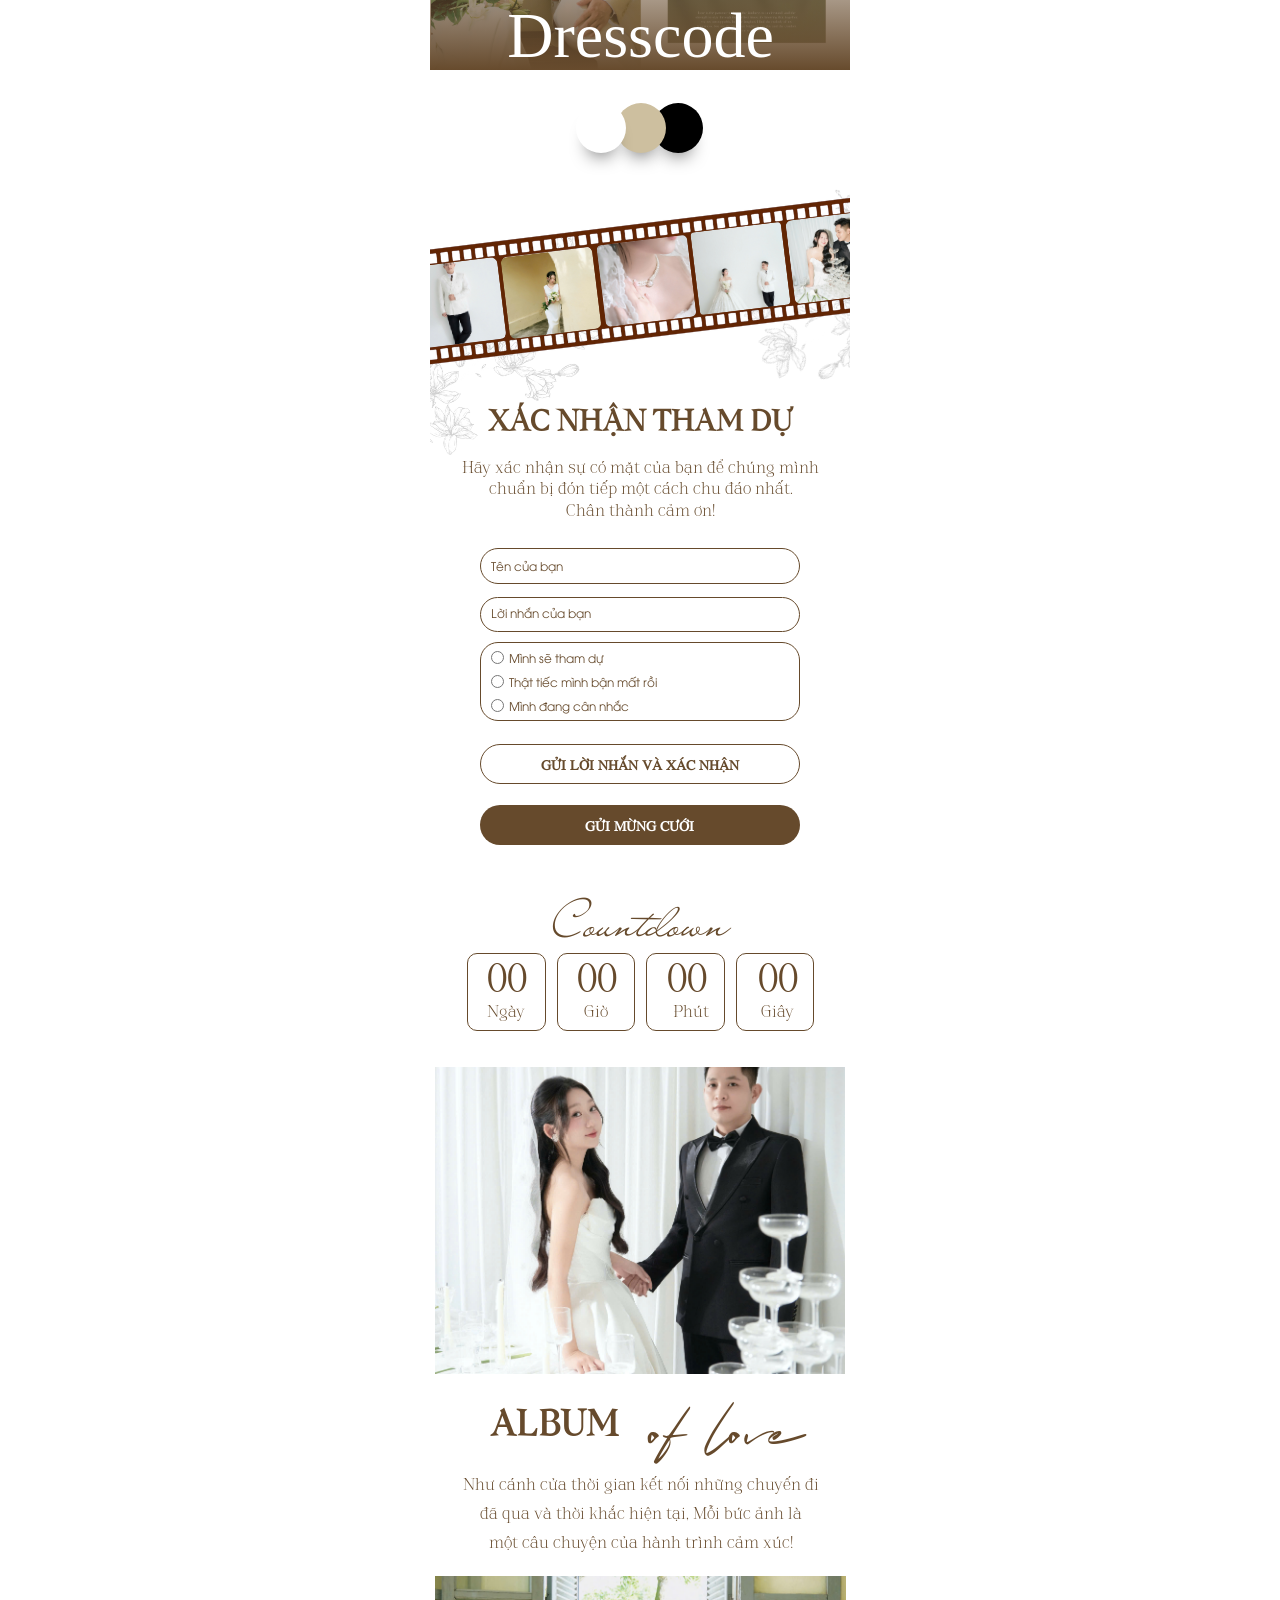
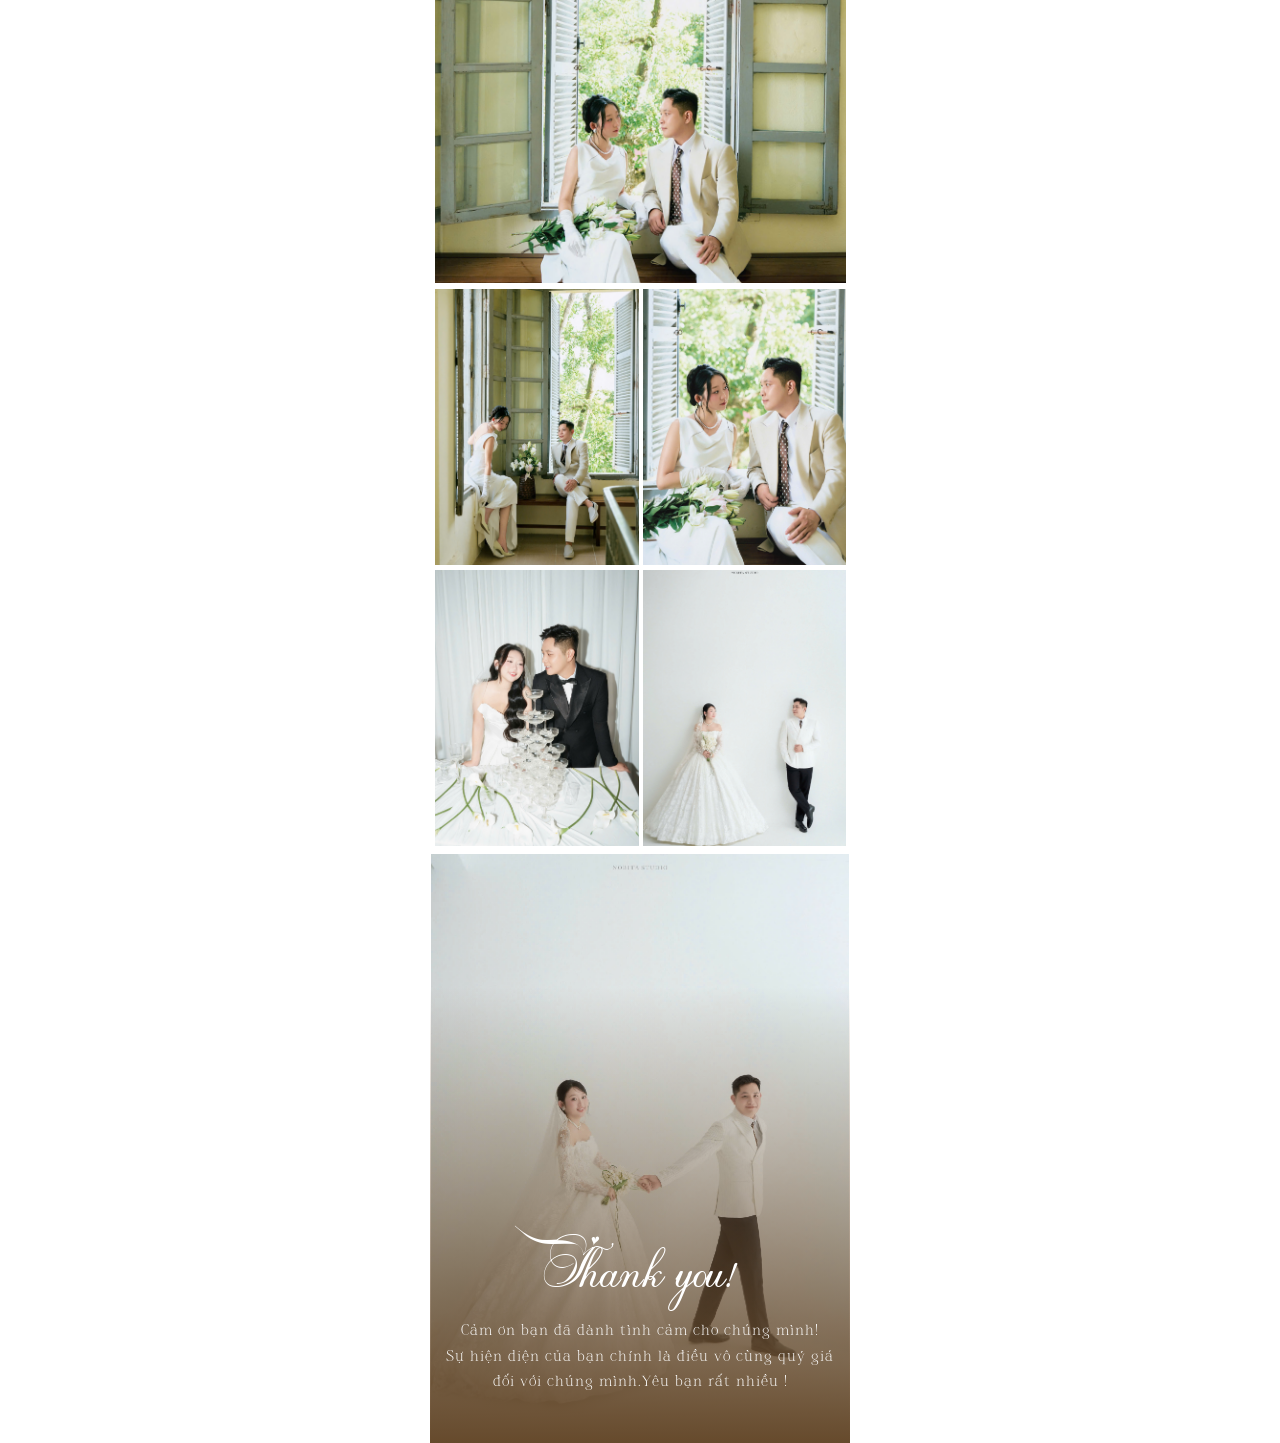
==== commit 86e6e0eb: "Remove ziuwedding domain from DOMAIN_SET_COOKIE" ====
--- a/index.html
+++ b/index.html
@@ -7120,7 +7120,7 @@
           window.LadiPageScript.runtime.version = "1767760543152";
           window.LadiPageScript.runtime.cdn_url =
             "https://w.ladicdn.com/v5/source/";
-          window.LadiPageScript.runtime.DOMAIN_SET_COOKIE = ["ziuwedding.site"];
+          window.LadiPageScript.runtime.DOMAIN_SET_COOKIE = [];
           window.LadiPageScript.runtime.DOMAIN_FREE = [
             "preview.ldpdemo.com",
             "ldp.page",
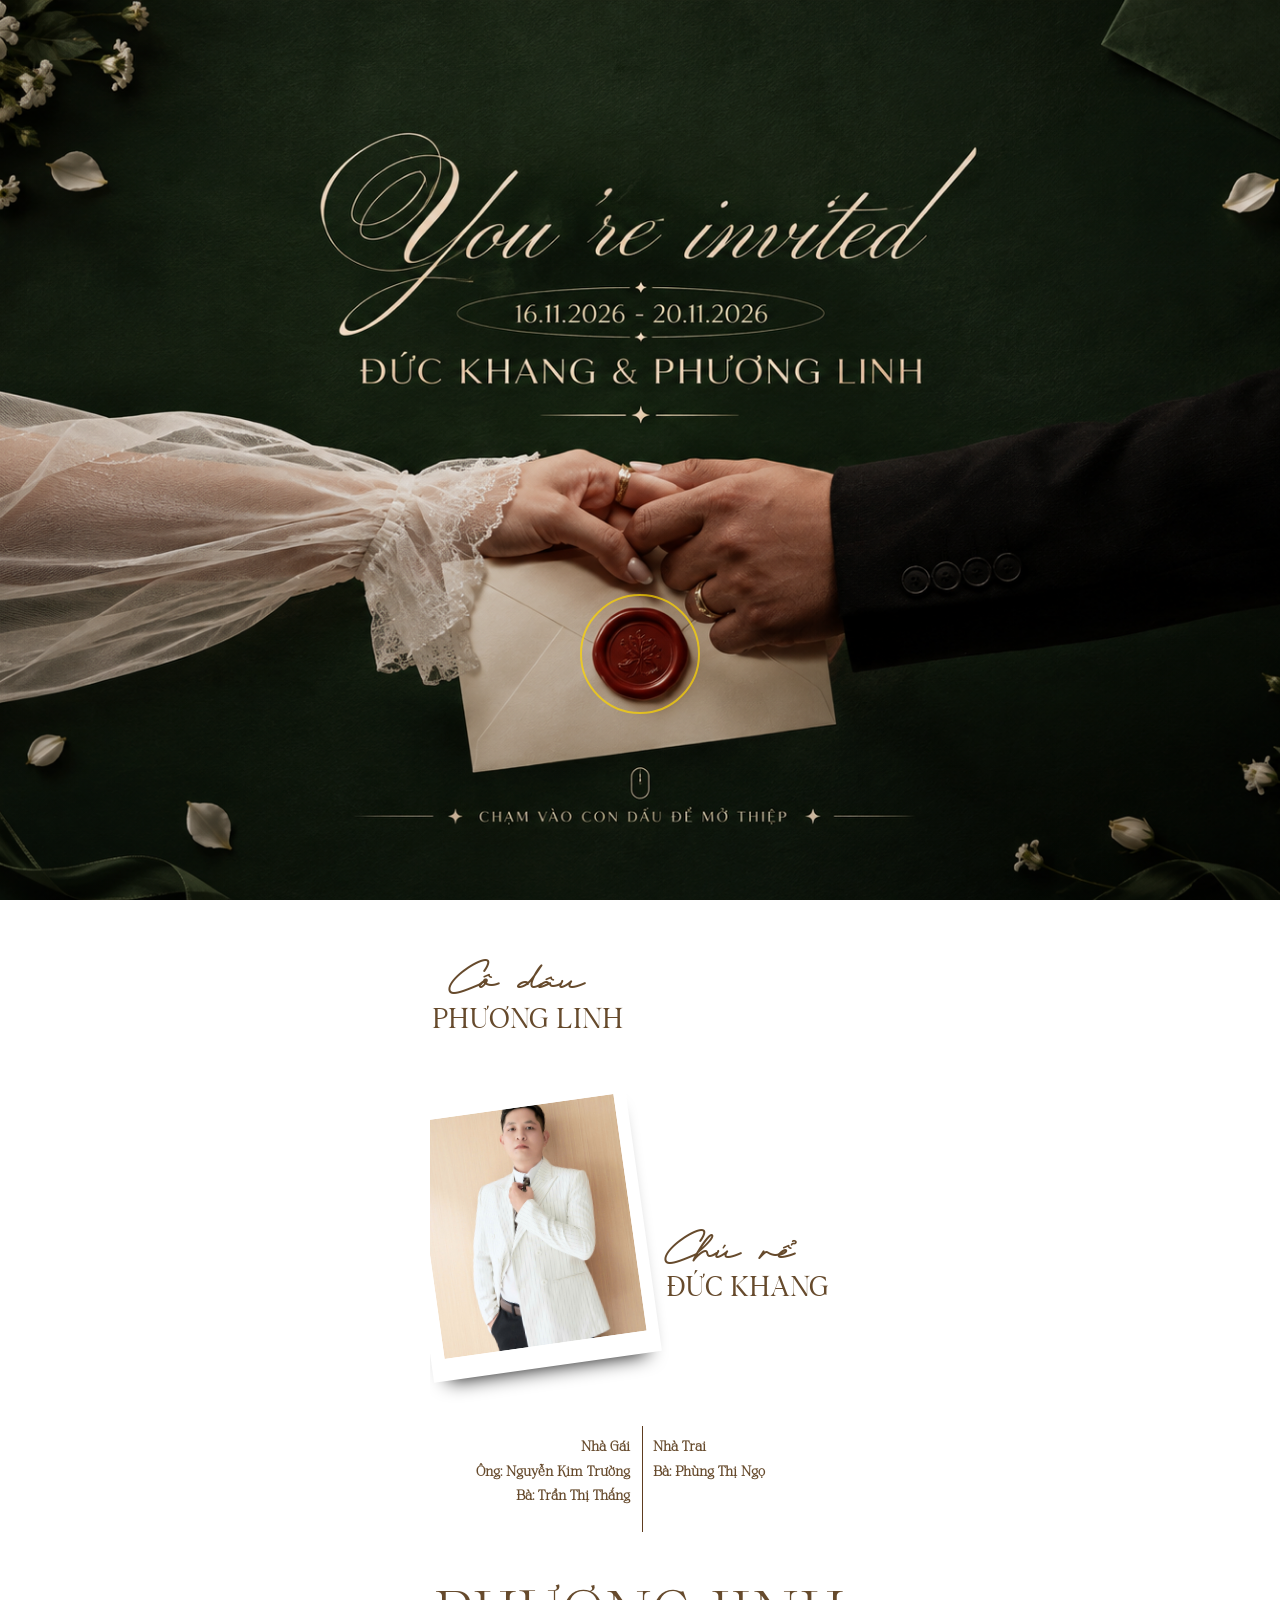
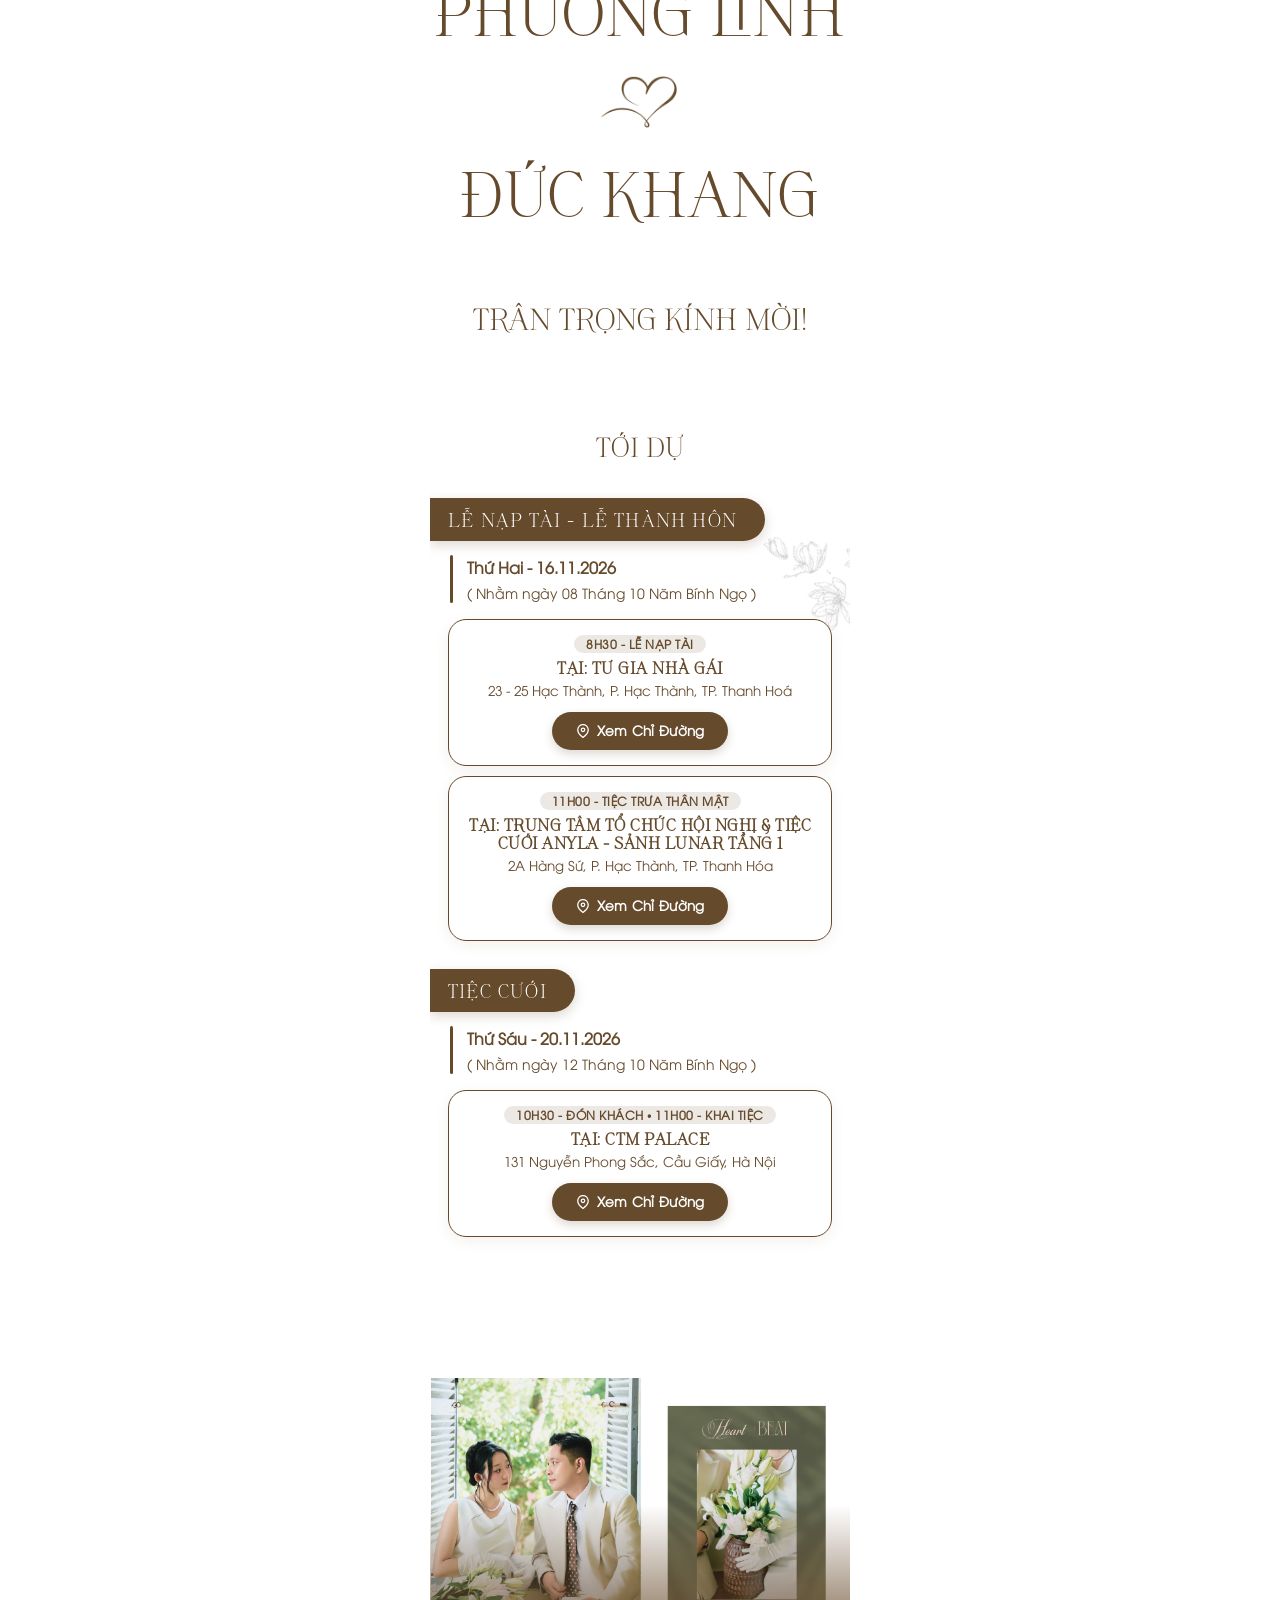
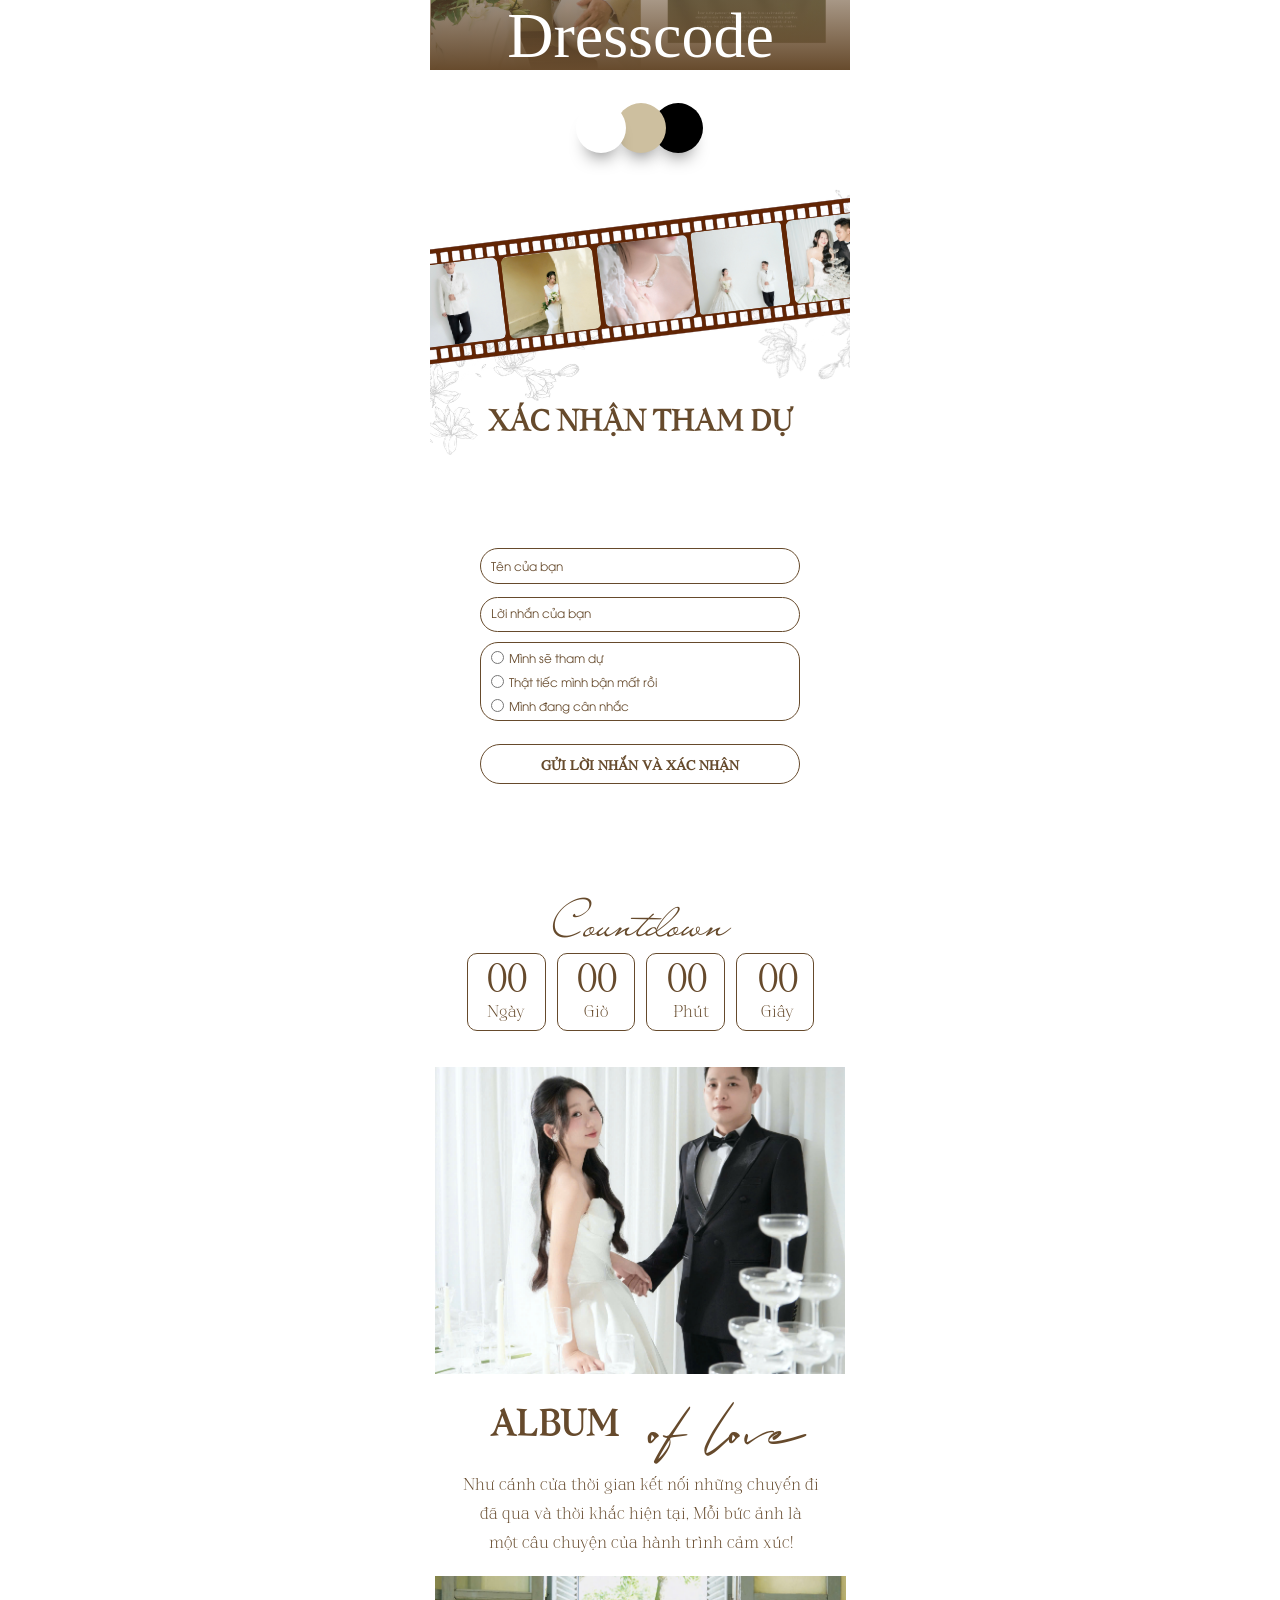
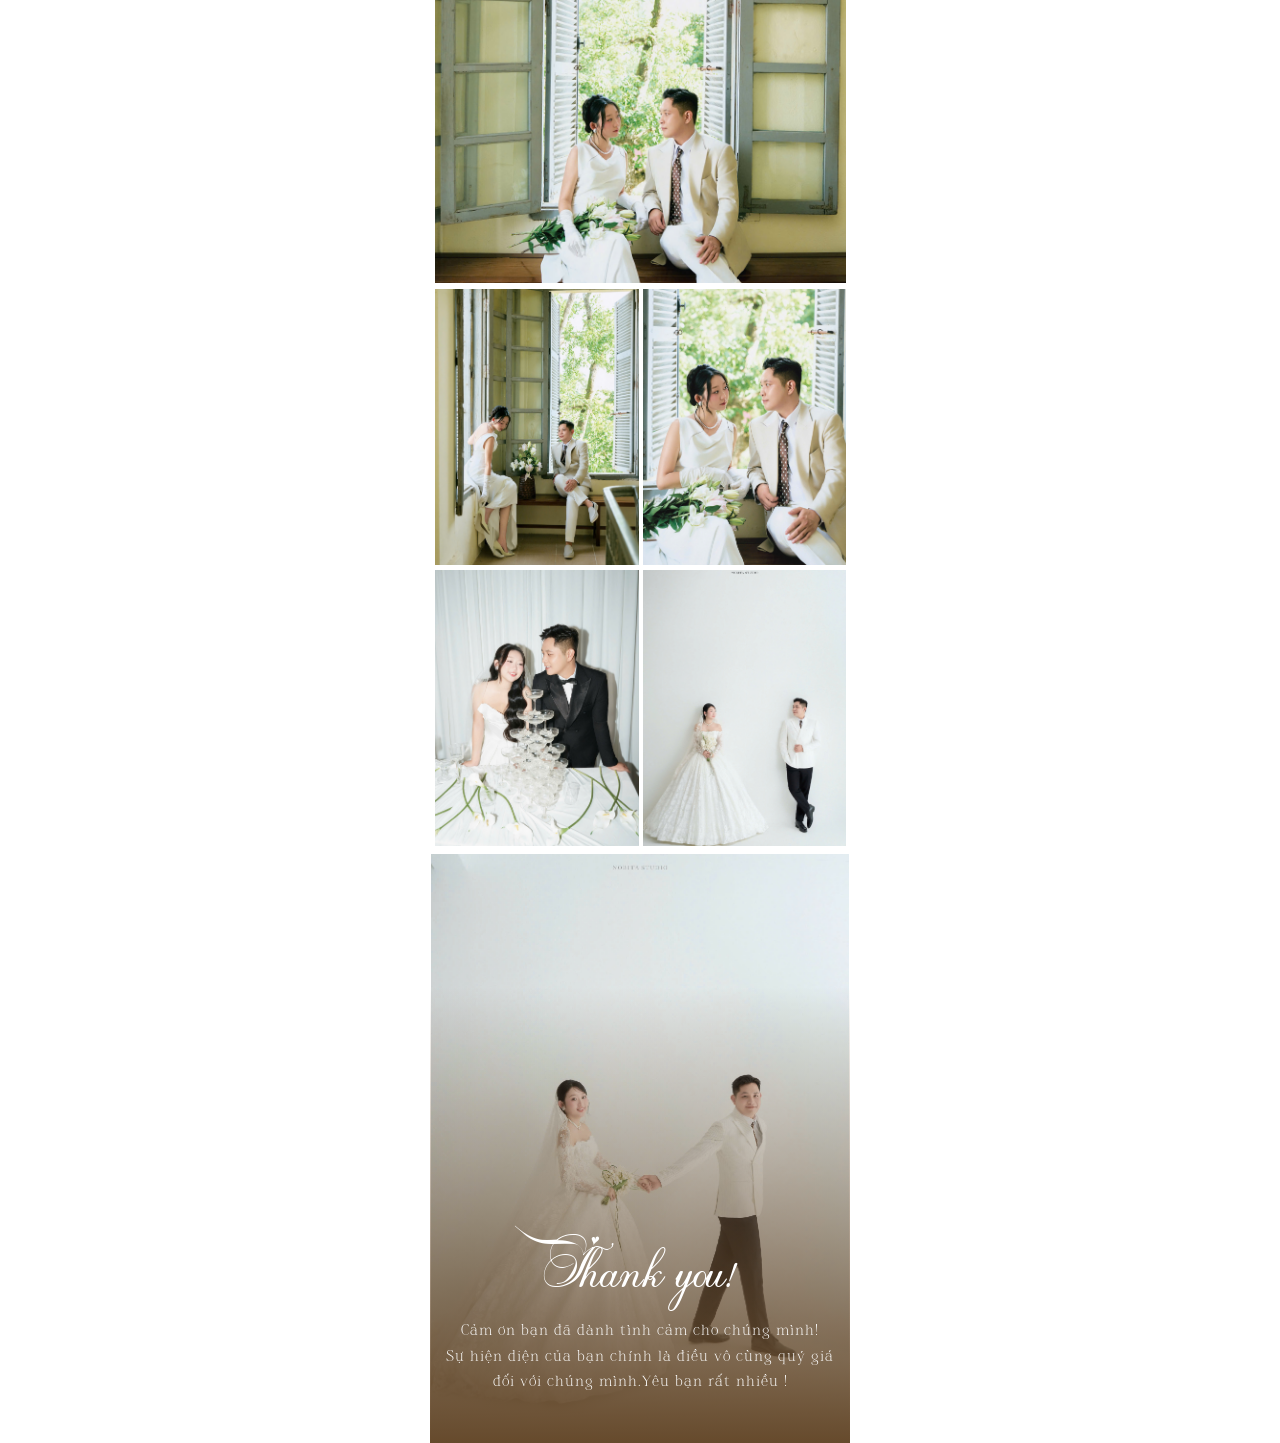
==== commit 67e709b6: "Set cover and og:image to 6rwxf photo" ====
--- a/index.html
+++ b/index.html
@@ -67,7 +67,7 @@
     <meta property="og:type" content="website" />
     <meta
       property="og:image"
-      content="./assets/images/sorted/1.jpg"
+      content="./assets/images/z7399826600635_594703f71ccc2d5f9eac74e8d6d2c8e0-20260105115607-6rwxf.jpg"
     />
     <meta property="og:description" content="Trân trọng kính mời bạn đến chung vui cùng chúng mình trong ngày trọng đại!" />
     <meta name="format-detection" content="telephone=no" />
@@ -4595,7 +4595,7 @@
 
       /* 1. ẢNH BÌA LỚN TRÊN ĐẦU TRANG */
       #IMAGE130 > .ladi-image > .ladi-image-background {
-        background-image: url("./assets/images/sorted/1.jpg") !important;
+        background-image: url("./assets/images/z7399826600635_594703f71ccc2d5f9eac74e8d6d2c8e0-20260105115607-6rwxf.jpg") !important;
       }
 
       /* 2. CHÚ RỂ (Khang) & CÔ DÂU (Linh) */
